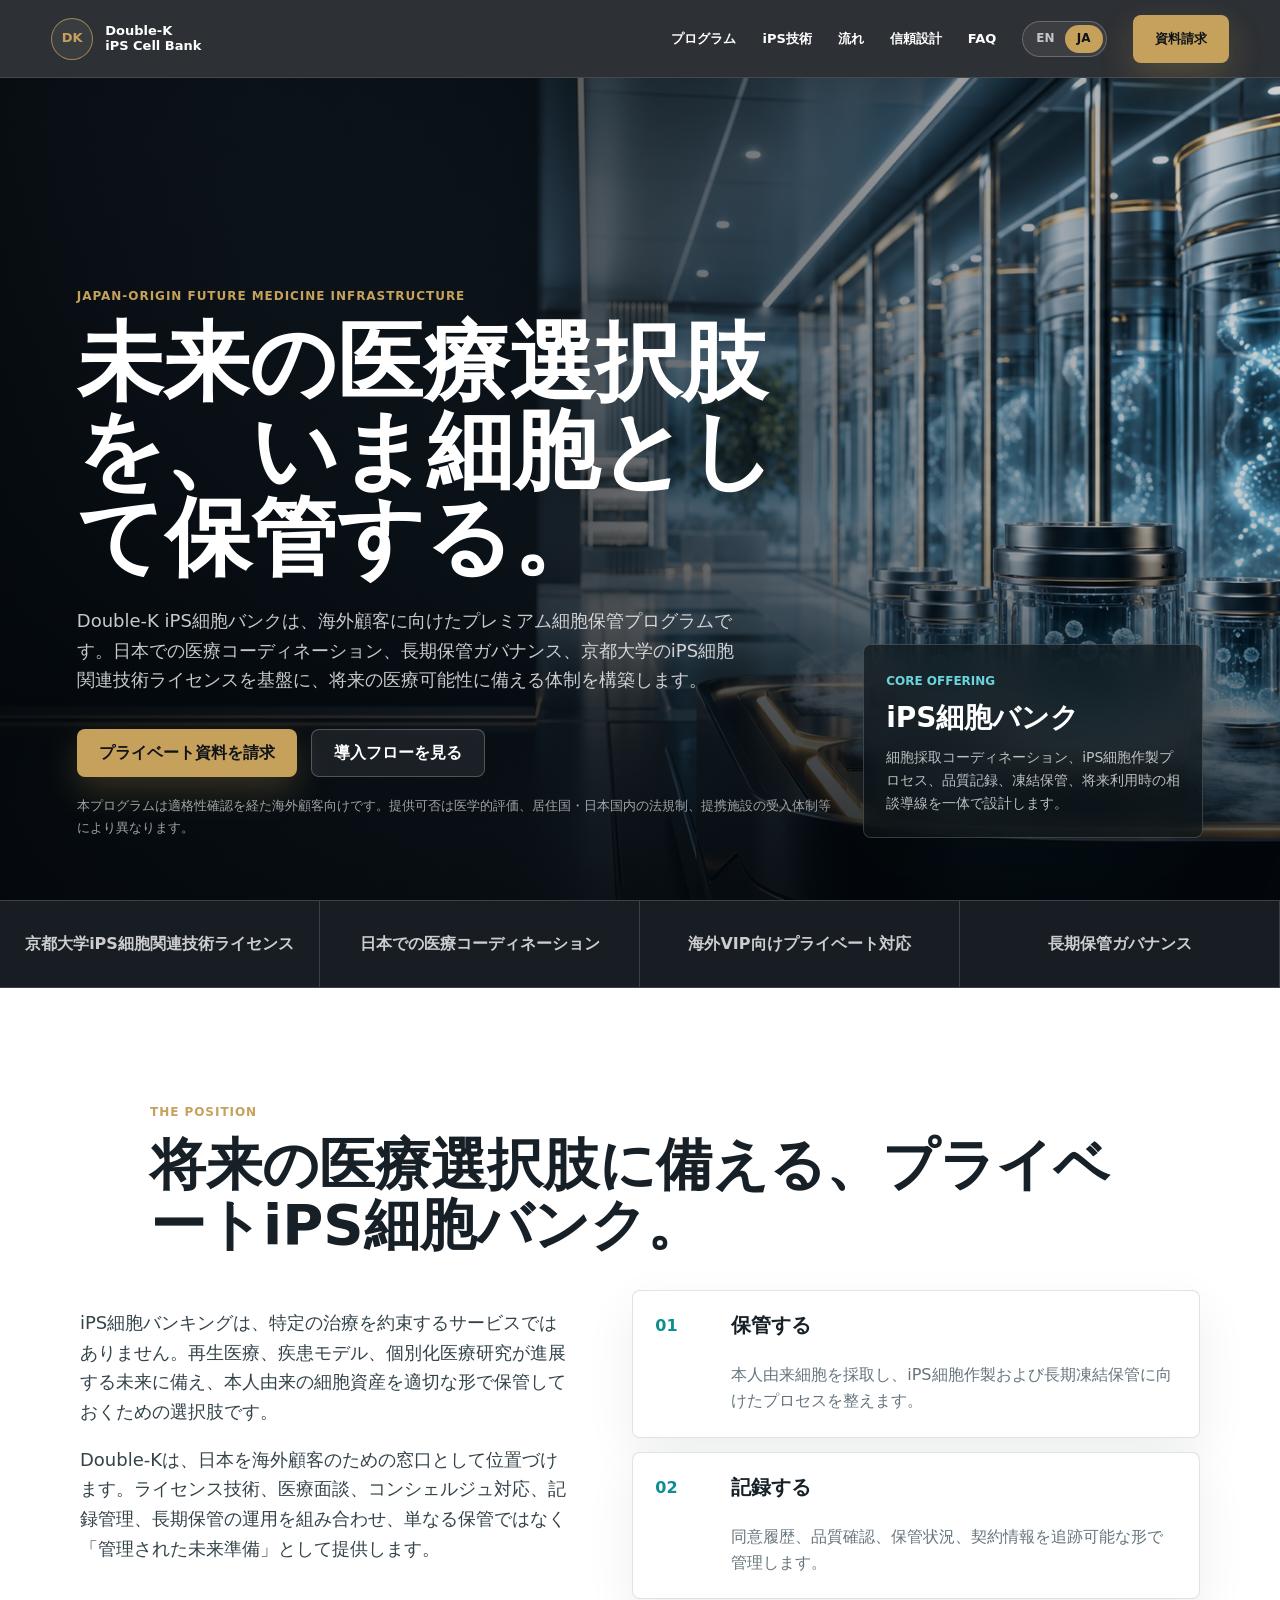
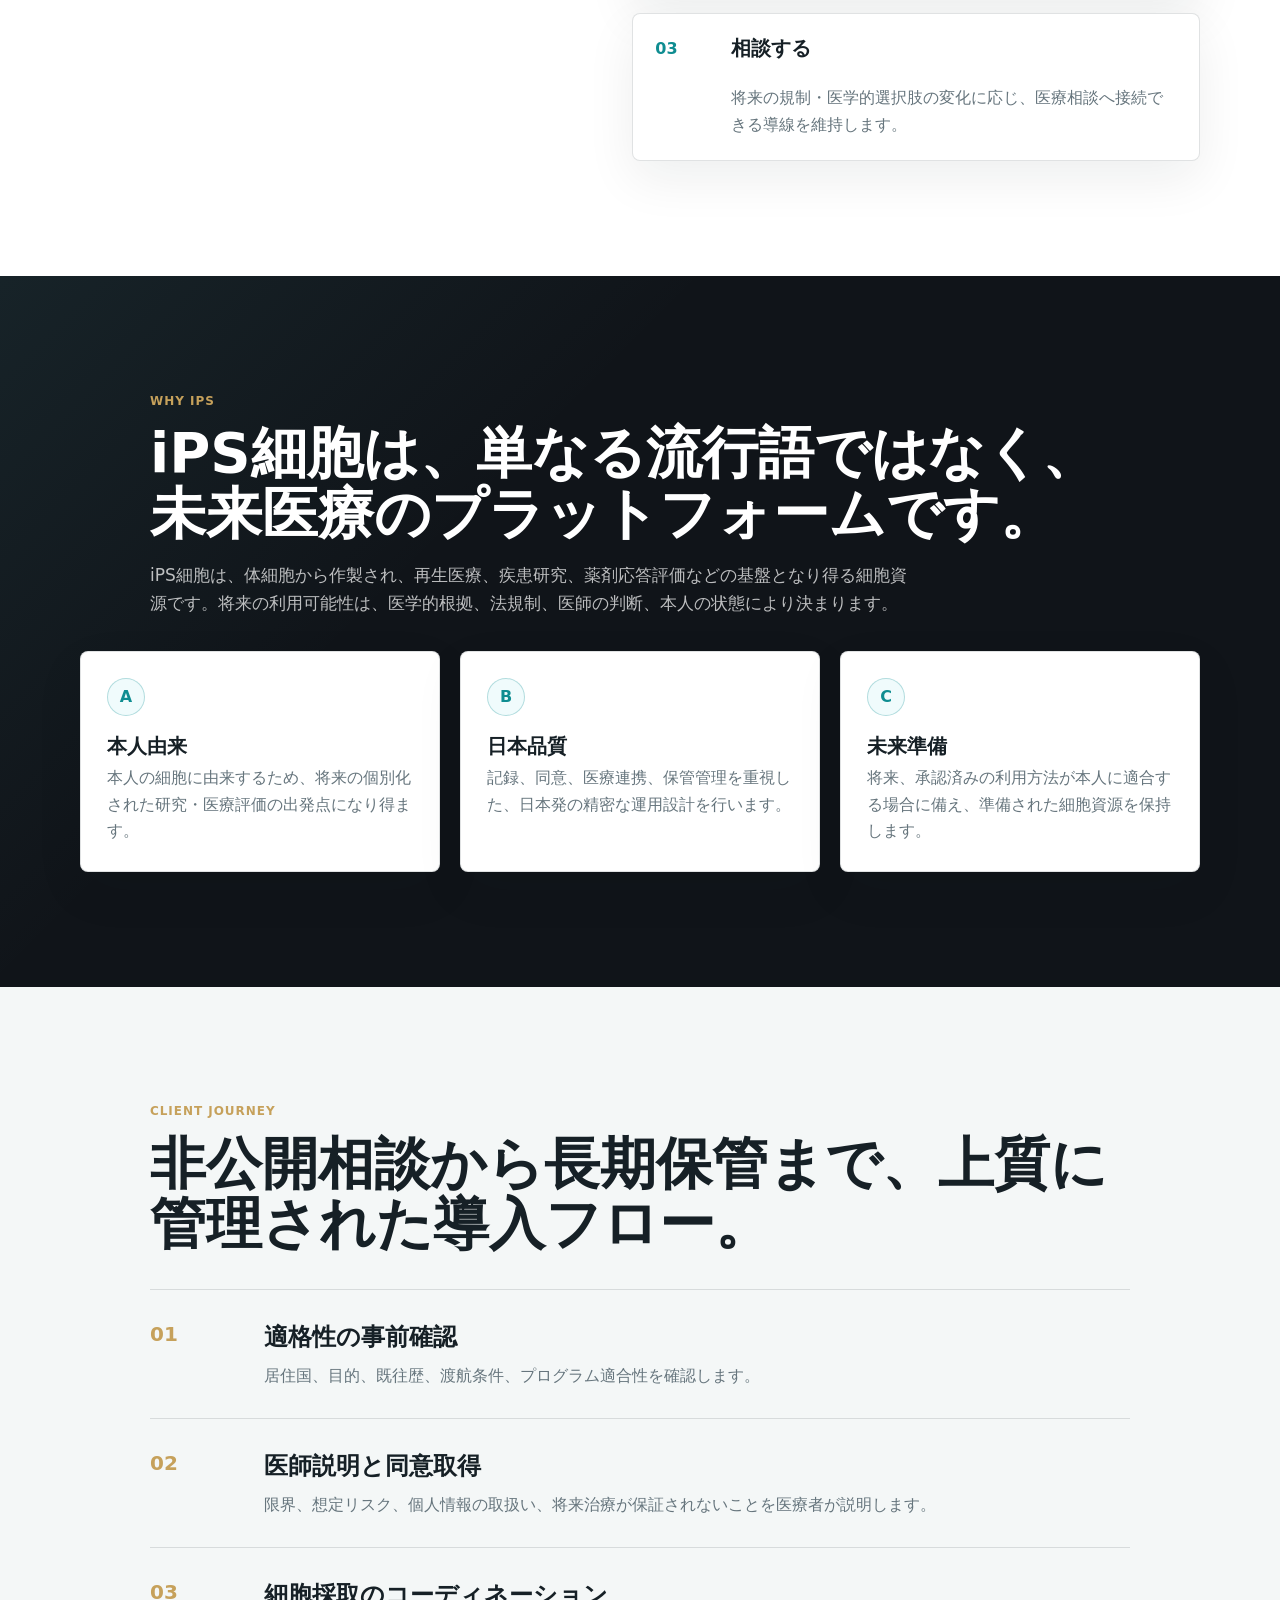
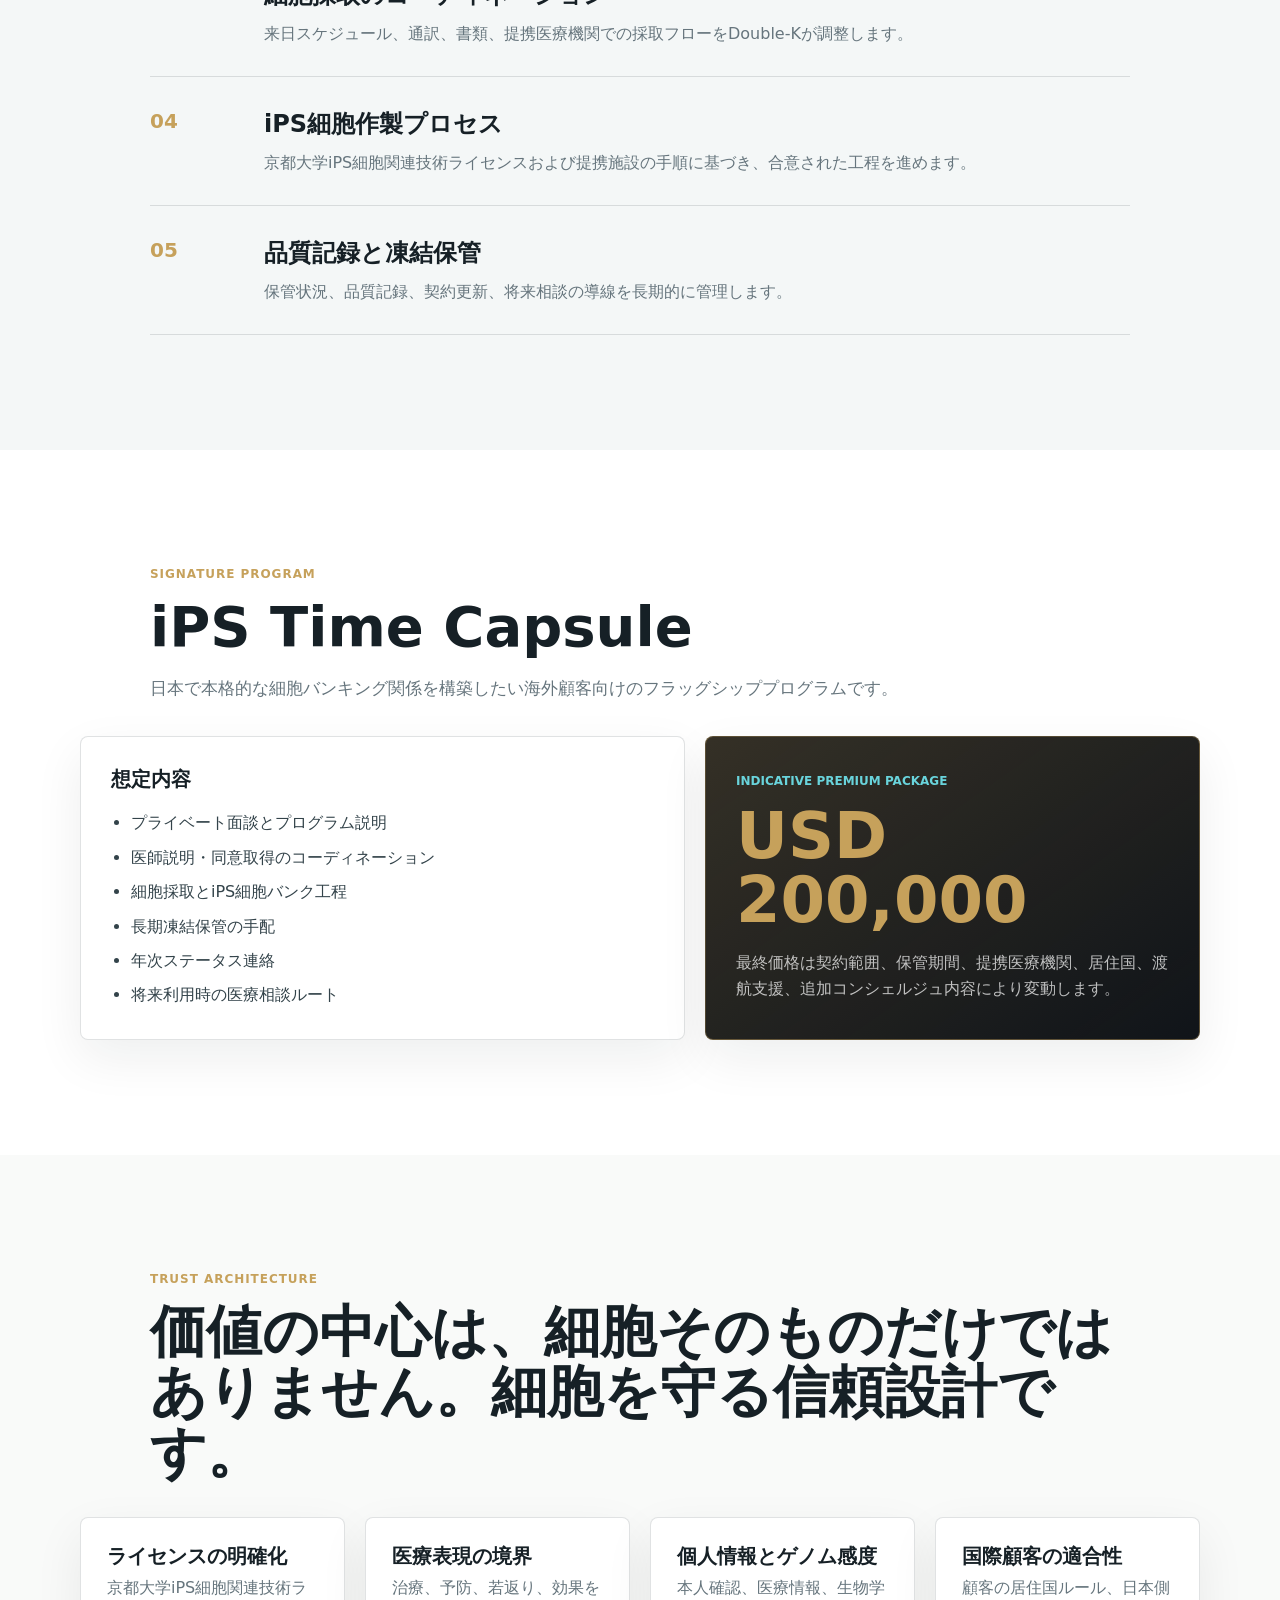
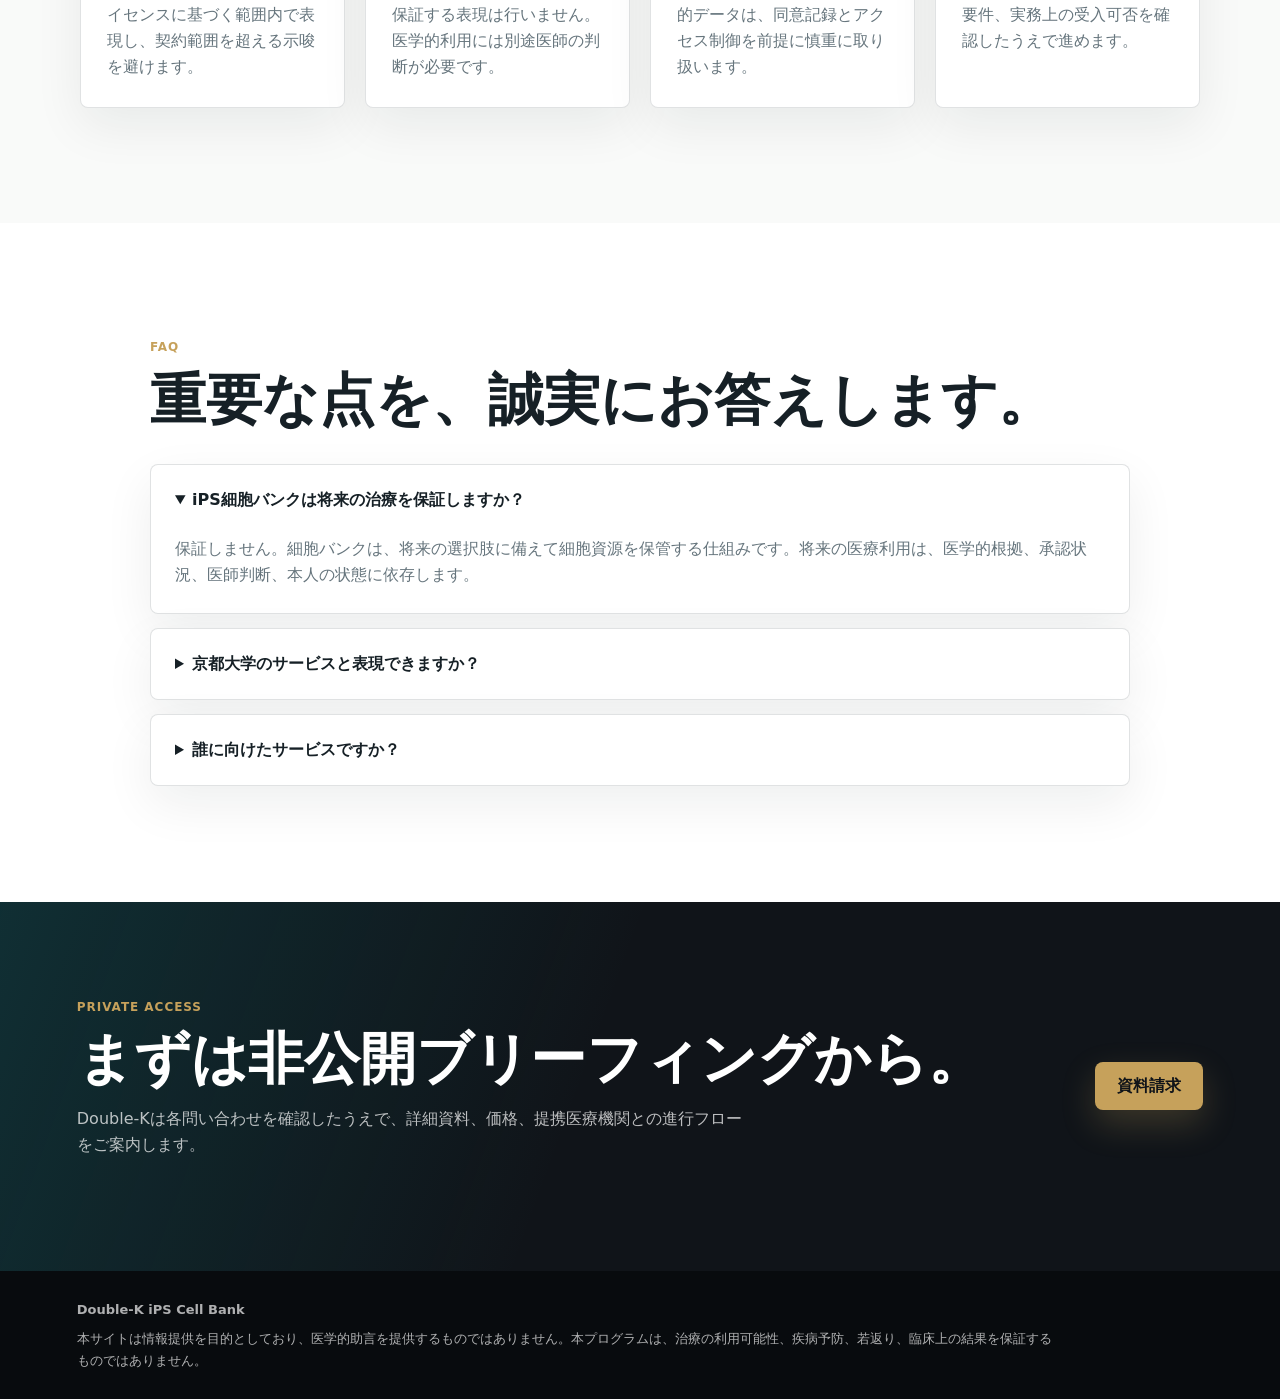
==== ja/index.html @ 8fcce0d9 "Initial Double-K iPS Cell Bank site" ====
<!doctype html>
<html lang="ja">
<head>
  <meta charset="utf-8">
  <meta name="viewport" content="width=device-width, initial-scale=1">
  <link rel="icon" type="image/svg+xml" href="../assets/favicon.svg">
  <title>Double-K iPS細胞バンク | 日本発のプライベート細胞保管</title>
  <meta name="description" content="Double-K iPS細胞バンクは、京都大学のiPS細胞関連技術ライセンスに基づき、海外顧客向けに日本での医療コーディネーションと長期保管ガバナンスを提供するプレミアム細胞バンキングプログラムです。">
  <meta property="og:site_name" content="Double-K iPS細胞バンク">
  <meta property="og:title" content="Double-K iPS細胞バンク | 日本発のプライベート細胞保管">
  <meta property="og:description" content="未来の医療選択肢に備える、プレミアムiPS細胞バンキングプログラム。">
  <meta property="og:type" content="website">
  <meta property="og:image" content="../assets/ips-cell-bank-hero.png">
  <meta name="twitter:card" content="summary_large_image">
  <link rel="stylesheet" href="../styles.css">
</head>
<body>
  <header class="site-header">
    <a class="brand" href="#top" aria-label="Double-K iPS細胞バンク ホーム">
      <span class="brand-mark">DK</span>
      <span>Double-K<br>iPS Cell Bank</span>
    </a>
    <button class="menu-button" type="button" aria-expanded="false" aria-controls="site-nav" aria-label="ナビゲーションを開く">
      <span></span><span></span><span></span>
    </button>
    <nav id="site-nav" class="site-nav">
      <a href="#program">プログラム</a>
      <a href="#science">iPS技術</a>
      <a href="#process">流れ</a>
      <a href="#governance">信頼設計</a>
      <a href="#faq">FAQ</a>
      <span class="lang-switch" aria-label="言語切り替え">
        <a href="../">EN</a>
        <a class="is-active" href="./" aria-current="page">JA</a>
      </span>
      <a class="nav-cta" href="#contact">資料請求</a>
    </nav>
  </header>

  <main id="top">
    <section class="hero">
      <img class="hero-bg" src="../assets/ips-cell-bank-hero.png" alt="先端的な細胞保管施設のイメージ">
      <div class="hero-shade"></div>
      <div class="hero-copy">
        <p class="eyebrow">Japan-Origin Future Medicine Infrastructure</p>
        <h1>未来の医療選択肢を、いま細胞として保管する。</h1>
        <p class="lead">Double-K iPS細胞バンクは、海外顧客に向けたプレミアム細胞保管プログラムです。日本での医療コーディネーション、長期保管ガバナンス、京都大学のiPS細胞関連技術ライセンスを基盤に、将来の医療可能性に備える体制を構築します。</p>
        <div class="hero-actions">
          <a class="button primary" href="#contact">プライベート資料を請求</a>
          <a class="button secondary" href="#process">導入フローを見る</a>
        </div>
        <p class="hero-note">本プログラムは適格性確認を経た海外顧客向けです。提供可否は医学的評価、居住国・日本国内の法規制、提携施設の受入体制等により異なります。</p>
      </div>
      <div class="hero-panel" aria-label="プログラム概要">
        <span class="panel-kicker">Core Offering</span>
        <strong>iPS細胞バンク</strong>
        <p>細胞採取コーディネーション、iPS細胞作製プロセス、品質記録、凍結保管、将来利用時の相談導線を一体で設計します。</p>
      </div>
    </section>

    <section class="proof-band">
      <p>京都大学iPS細胞関連技術ライセンス</p>
      <p>日本での医療コーディネーション</p>
      <p>海外VIP向けプライベート対応</p>
      <p>長期保管ガバナンス</p>
    </section>

    <section id="program" class="section split-section">
      <div class="section-heading">
        <p class="eyebrow">The Position</p>
        <h2>将来の医療選択肢に備える、プライベートiPS細胞バンク。</h2>
      </div>
      <div class="split-grid">
        <div>
          <p>iPS細胞バンキングは、特定の治療を約束するサービスではありません。再生医療、疾患モデル、個別化医療研究が進展する未来に備え、本人由来の細胞資産を適切な形で保管しておくための選択肢です。</p>
          <p>Double-Kは、日本を海外顧客のための窓口として位置づけます。ライセンス技術、医療面談、コンシェルジュ対応、記録管理、長期保管の運用を組み合わせ、単なる保管ではなく「管理された未来準備」として提供します。</p>
        </div>
        <div class="signal-list">
          <article><span>01</span><h3>保管する</h3><p>本人由来細胞を採取し、iPS細胞作製および長期凍結保管に向けたプロセスを整えます。</p></article>
          <article><span>02</span><h3>記録する</h3><p>同意履歴、品質確認、保管状況、契約情報を追跡可能な形で管理します。</p></article>
          <article><span>03</span><h3>相談する</h3><p>将来の規制・医学的選択肢の変化に応じ、医療相談へ接続できる導線を維持します。</p></article>
        </div>
      </div>
    </section>

    <section id="science" class="section dark-section">
      <div class="section-heading">
        <p class="eyebrow">Why iPS</p>
        <h2>iPS細胞は、単なる流行語ではなく、未来医療のプラットフォームです。</h2>
        <p>iPS細胞は、体細胞から作製され、再生医療、疾患研究、薬剤応答評価などの基盤となり得る細胞資源です。将来の利用可能性は、医学的根拠、法規制、医師の判断、本人の状態により決まります。</p>
      </div>
      <div class="feature-grid">
        <article><span class="icon">A</span><h3>本人由来</h3><p>本人の細胞に由来するため、将来の個別化された研究・医療評価の出発点になり得ます。</p></article>
        <article><span class="icon">B</span><h3>日本品質</h3><p>記録、同意、医療連携、保管管理を重視した、日本発の精密な運用設計を行います。</p></article>
        <article><span class="icon">C</span><h3>未来準備</h3><p>将来、承認済みの利用方法が本人に適合する場合に備え、準備された細胞資源を保持します。</p></article>
      </div>
    </section>

    <section id="process" class="section process-section">
      <div class="section-heading">
        <p class="eyebrow">Client Journey</p>
        <h2>非公開相談から長期保管まで、上質に管理された導入フロー。</h2>
      </div>
      <ol class="process-list">
        <li><span>01</span><div><h3>適格性の事前確認</h3><p>居住国、目的、既往歴、渡航条件、プログラム適合性を確認します。</p></div></li>
        <li><span>02</span><div><h3>医師説明と同意取得</h3><p>限界、想定リスク、個人情報の取扱い、将来治療が保証されないことを医療者が説明します。</p></div></li>
        <li><span>03</span><div><h3>細胞採取のコーディネーション</h3><p>来日スケジュール、通訳、書類、提携医療機関での採取フローをDouble-Kが調整します。</p></div></li>
        <li><span>04</span><div><h3>iPS細胞作製プロセス</h3><p>京都大学iPS細胞関連技術ライセンスおよび提携施設の手順に基づき、合意された工程を進めます。</p></div></li>
        <li><span>05</span><div><h3>品質記録と凍結保管</h3><p>保管状況、品質記録、契約更新、将来相談の導線を長期的に管理します。</p></div></li>
      </ol>
    </section>

    <section class="section package-section">
      <div class="section-heading">
        <p class="eyebrow">Signature Program</p>
        <h2>iPS Time Capsule</h2>
        <p>日本で本格的な細胞バンキング関係を構築したい海外顧客向けのフラッグシッププログラムです。</p>
      </div>
      <div class="package-grid">
        <article>
          <h3>想定内容</h3>
          <ul>
            <li>プライベート面談とプログラム説明</li>
            <li>医師説明・同意取得のコーディネーション</li>
            <li>細胞採取とiPS細胞バンク工程</li>
            <li>長期凍結保管の手配</li>
            <li>年次ステータス連絡</li>
            <li>将来利用時の医療相談ルート</li>
          </ul>
        </article>
        <article class="price-card">
          <span>Indicative Premium Package</span>
          <strong>USD 200,000</strong>
          <p>最終価格は契約範囲、保管期間、提携医療機関、居住国、渡航支援、追加コンシェルジュ内容により変動します。</p>
        </article>
      </div>
    </section>

    <section id="governance" class="section governance-section">
      <div class="section-heading">
        <p class="eyebrow">Trust Architecture</p>
        <h2>価値の中心は、細胞そのものだけではありません。細胞を守る信頼設計です。</h2>
      </div>
      <div class="governance-grid">
        <article><h3>ライセンスの明確化</h3><p>京都大学iPS細胞関連技術ライセンスに基づく範囲内で表現し、契約範囲を超える示唆を避けます。</p></article>
        <article><h3>医療表現の境界</h3><p>治療、予防、若返り、効果を保証する表現は行いません。医学的利用には別途医師の判断が必要です。</p></article>
        <article><h3>個人情報とゲノム感度</h3><p>本人確認、医療情報、生物学的データは、同意記録とアクセス制御を前提に慎重に取り扱います。</p></article>
        <article><h3>国際顧客の適合性</h3><p>顧客の居住国ルール、日本側要件、実務上の受入可否を確認したうえで進めます。</p></article>
      </div>
    </section>

    <section id="faq" class="section faq-section">
      <div class="section-heading">
        <p class="eyebrow">FAQ</p>
        <h2>重要な点を、誠実にお答えします。</h2>
      </div>
      <div class="faq-list">
        <details open><summary>iPS細胞バンクは将来の治療を保証しますか？</summary><p>保証しません。細胞バンクは、将来の選択肢に備えて細胞資源を保管する仕組みです。将来の医療利用は、医学的根拠、承認状況、医師判断、本人の状態に依存します。</p></details>
        <details><summary>京都大学のサービスと表現できますか？</summary><p>いいえ。適切な表現は、京都大学iPS細胞関連技術ライセンスに基づくプログラム、という範囲です。別途許諾がない限り、京都大学による推奨や運営と誤認される表現は避けます。</p></details>
        <details><summary>誰に向けたサービスですか？</summary><p>将来の医療選択肢に備え、日本で長期的に管理された細胞バンク関係を構築したい海外顧客向けです。治療保証ではなく、準備と保管のサービスであることを理解いただける方を対象とします。</p></details>
      </div>
    </section>

    <section id="contact" class="cta-section">
      <div>
        <p class="eyebrow">Private Access</p>
        <h2>まずは非公開ブリーフィングから。</h2>
        <p>Double-Kは各問い合わせを確認したうえで、詳細資料、価格、提携医療機関との進行フローをご案内します。</p>
      </div>
      <a class="button primary" href="mailto:info@example.com?subject=Double-K%20iPS%E7%B4%B0%E8%83%9E%E3%83%90%E3%83%B3%E3%82%AF%20%E8%B3%87%E6%96%99%E8%AB%8B%E6%B1%82">資料請求</a>
    </section>
  </main>

  <footer class="site-footer">
    <p><strong>Double-K iPS Cell Bank</strong></p>
    <p>本サイトは情報提供を目的としており、医学的助言を提供するものではありません。本プログラムは、治療の利用可能性、疾病予防、若返り、臨床上の結果を保証するものではありません。</p>
  </footer>

  <script src="../script.js"></script>
</body>
</html>
---- styles.css ----
:root {
  --graphite: #101419;
  --graphite-2: #171d23;
  --ink: #162026;
  --muted: #66757d;
  --mist: #f4f7f7;
  --white: #ffffff;
  --cyan: #69d4dc;
  --teal: #0f8d91;
  --gold: #c6a15b;
  --line: rgba(20, 32, 38, .13);
  --dark-line: rgba(255, 255, 255, .16);
  --shadow: 0 28px 80px rgba(3, 12, 18, .22);
}

* { box-sizing: border-box; }

html {
  scroll-behavior: smooth;
  scroll-padding-top: 88px;
}

body {
  margin: 0;
  color: var(--ink);
  background: var(--white);
  font-family: Inter, ui-sans-serif, system-ui, -apple-system, BlinkMacSystemFont, "Segoe UI", sans-serif;
  line-height: 1.65;
}

a {
  color: inherit;
  text-decoration: none;
}

img {
  display: block;
  max-width: 100%;
}

.site-header {
  position: sticky;
  top: 0;
  z-index: 20;
  display: flex;
  align-items: center;
  justify-content: space-between;
  min-height: 78px;
  padding: 14px clamp(18px, 4vw, 58px);
  color: var(--white);
  background: rgba(16, 20, 25, .88);
  border-bottom: 1px solid rgba(255, 255, 255, .12);
  backdrop-filter: blur(18px);
}

.brand {
  display: inline-flex;
  align-items: center;
  gap: 12px;
  font-size: 13px;
  font-weight: 800;
  line-height: 1.1;
}

.brand-mark {
  display: grid;
  place-items: center;
  width: 42px;
  height: 42px;
  border: 1px solid rgba(198, 161, 91, .75);
  border-radius: 50%;
  color: var(--gold);
  background: rgba(255, 255, 255, .06);
  font-size: 13px;
}

.site-nav {
  display: flex;
  align-items: center;
  gap: 26px;
  font-size: 13px;
  font-weight: 700;
}

.lang-switch {
  display: inline-grid;
  grid-template-columns: repeat(2, 1fr);
  min-width: 78px;
  padding: 3px;
  border: 1px solid rgba(255, 255, 255, .22);
  border-radius: 999px;
  background: rgba(255, 255, 255, .07);
}

.lang-switch a {
  display: grid;
  place-items: center;
  min-height: 28px;
  padding: 0 10px;
  border-radius: 999px;
  color: rgba(255, 255, 255, .7);
  font-size: 12px;
  font-weight: 900;
}

.lang-switch a.is-active {
  color: var(--graphite);
  background: var(--gold);
}

.nav-cta,
.button {
  display: inline-flex;
  align-items: center;
  justify-content: center;
  min-height: 48px;
  padding: 0 22px;
  border-radius: 8px;
  font-weight: 800;
  white-space: nowrap;
}

.nav-cta,
.button.primary {
  color: var(--graphite);
  background: var(--gold);
  box-shadow: 0 14px 34px rgba(198, 161, 91, .24);
}

.button.secondary {
  color: var(--white);
  background: rgba(255, 255, 255, .08);
  border: 1px solid rgba(255, 255, 255, .24);
}

.menu-button {
  display: none;
  width: 44px;
  height: 44px;
  padding: 10px;
  border: 0;
  background: transparent;
}

.menu-button span {
  display: block;
  height: 2px;
  margin: 6px 0;
  background: var(--white);
}

.hero {
  position: relative;
  min-height: calc(100vh - 78px);
  overflow: hidden;
  display: grid;
  align-items: end;
  padding: clamp(80px, 11vw, 132px) clamp(20px, 6vw, 88px) clamp(32px, 5vw, 62px);
  color: var(--white);
  background: var(--graphite);
}

.hero-bg,
.hero-shade {
  position: absolute;
  inset: 0;
}

.hero-bg {
  width: 100%;
  height: 100%;
  object-fit: cover;
}

.hero-shade {
  background:
    linear-gradient(90deg, rgba(4, 8, 12, .92) 0%, rgba(4, 8, 12, .68) 42%, rgba(4, 8, 12, .18) 100%),
    linear-gradient(0deg, rgba(4, 8, 12, .74), transparent 48%);
}

.hero-copy {
  position: relative;
  z-index: 1;
  max-width: 780px;
}

.eyebrow {
  margin: 0 0 12px;
  color: var(--gold);
  font-size: 12px;
  font-weight: 900;
  letter-spacing: .08em;
  text-transform: uppercase;
}

.hero h1 {
  margin: 0;
  max-width: 820px;
  font-size: clamp(44px, 7vw, 86px);
  line-height: 1.02;
}

.lead {
  max-width: 660px;
  margin: 24px 0 0;
  color: rgba(255, 255, 255, .78);
  font-size: 18px;
}

.hero-actions {
  display: flex;
  flex-wrap: wrap;
  gap: 14px;
  margin-top: 34px;
}

.hero-note {
  max-width: 760px;
  margin: 18px 0 0;
  color: rgba(255, 255, 255, .62);
  font-size: 13px;
}

.hero-panel {
  position: absolute;
  right: clamp(20px, 6vw, 88px);
  bottom: clamp(28px, 5vw, 62px);
  z-index: 2;
  width: min(340px, calc(100vw - 40px));
  padding: 22px;
  border: 1px solid rgba(255, 255, 255, .18);
  border-radius: 8px;
  background: rgba(10, 18, 23, .68);
  box-shadow: var(--shadow);
  backdrop-filter: blur(18px);
}

.panel-kicker {
  color: var(--cyan);
  font-size: 12px;
  font-weight: 900;
  text-transform: uppercase;
}

.hero-panel strong {
  display: block;
  margin-top: 8px;
  font-size: 28px;
  line-height: 1.15;
}

.hero-panel p {
  margin: 12px 0 0;
  color: rgba(255, 255, 255, .72);
  font-size: 14px;
}

.proof-band {
  display: grid;
  grid-template-columns: repeat(4, 1fr);
  color: var(--white);
  background: var(--graphite-2);
  border-top: 1px solid var(--dark-line);
  border-bottom: 1px solid var(--dark-line);
}

.proof-band p {
  margin: 0;
  min-height: 86px;
  display: grid;
  place-items: center;
  padding: 18px;
  border-right: 1px solid var(--dark-line);
  color: rgba(255, 255, 255, .78);
  text-align: center;
  font-weight: 800;
}

.section {
  padding: clamp(70px, 9vw, 120px) clamp(20px, 6vw, 88px);
}

.section-heading {
  max-width: 980px;
  margin: 0 auto 34px;
}

.section-heading h2,
.cta-section h2 {
  margin: 0;
  font-size: clamp(30px, 4.6vw, 56px);
  line-height: 1.08;
}

.section-heading p:not(.eyebrow) {
  max-width: 760px;
  color: var(--muted);
  font-size: 17px;
}

.split-grid {
  display: grid;
  grid-template-columns: minmax(0, .86fr) minmax(360px, 1fr);
  gap: clamp(28px, 5vw, 72px);
  max-width: 1120px;
  margin: 0 auto;
  align-items: start;
}

.split-grid > div:first-child {
  color: #34434a;
  font-size: 18px;
}

.signal-list {
  display: grid;
  gap: 14px;
}

.signal-list article,
.feature-grid article,
.package-grid article,
.governance-grid article,
.faq-list details {
  border: 1px solid var(--line);
  border-radius: 8px;
  background: var(--white);
  box-shadow: 0 18px 50px rgba(8, 24, 32, .07);
}

.signal-list article {
  display: grid;
  grid-template-columns: 58px 1fr;
  gap: 18px;
  padding: 22px;
}

.signal-list span,
.feature-grid .icon {
  color: var(--teal);
  font-weight: 900;
}

.signal-list h3,
.feature-grid h3,
.package-grid h3,
.governance-grid h3 {
  margin: 0 0 6px;
  font-size: 20px;
  line-height: 1.25;
}

.signal-list p,
.feature-grid p,
.package-grid p,
.governance-grid p,
.faq-list p {
  margin: 0;
  color: var(--muted);
}

.signal-list p { grid-column: 2; }

.dark-section {
  color: var(--white);
  background:
    linear-gradient(135deg, rgba(105, 212, 220, .08), transparent 36%),
    var(--graphite);
}

.dark-section .section-heading p:not(.eyebrow) {
  color: rgba(255, 255, 255, .72);
}

.feature-grid,
.governance-grid {
  display: grid;
  grid-template-columns: repeat(3, 1fr);
  gap: 20px;
  max-width: 1120px;
  margin: 0 auto;
}

.feature-grid article {
  padding: 26px;
  color: var(--ink);
}

.feature-grid .icon {
  display: inline-grid;
  place-items: center;
  width: 38px;
  height: 38px;
  margin-bottom: 18px;
  border: 1px solid rgba(15, 141, 145, .28);
  border-radius: 50%;
  background: rgba(105, 212, 220, .1);
}

.process-section { background: var(--mist); }

.process-list {
  max-width: 980px;
  margin: 0 auto;
  padding: 0;
  list-style: none;
  border-top: 1px solid var(--line);
}

.process-list li {
  display: grid;
  grid-template-columns: 90px 1fr;
  gap: 24px;
  padding: 28px 0;
  border-bottom: 1px solid var(--line);
}

.process-list span {
  color: var(--gold);
  font-weight: 900;
  font-size: 20px;
}

.process-list h3 {
  margin: 0 0 6px;
  font-size: 24px;
}

.process-list p {
  margin: 0;
  color: var(--muted);
}

.package-grid {
  display: grid;
  grid-template-columns: 1.1fr .9fr;
  gap: 20px;
  max-width: 1120px;
  margin: 0 auto;
}

.package-grid article { padding: 30px; }

.package-grid ul {
  margin: 18px 0 0;
  padding-left: 20px;
  color: #33434a;
}

.package-grid li + li { margin-top: 8px; }

.price-card {
  color: var(--white);
  background:
    linear-gradient(145deg, rgba(198, 161, 91, .2), transparent),
    var(--graphite) !important;
  border-color: rgba(198, 161, 91, .36) !important;
}

.price-card span {
  color: var(--cyan);
  font-size: 12px;
  font-weight: 900;
  text-transform: uppercase;
}

.price-card strong {
  display: block;
  margin: 10px 0 18px;
  color: var(--gold);
  font-size: clamp(42px, 5vw, 64px);
  line-height: 1;
}

.price-card p { color: rgba(255, 255, 255, .72); }

.governance-section { background: #f9faf9; }

.governance-grid {
  grid-template-columns: repeat(4, 1fr);
}

.governance-grid article { padding: 26px; }

.faq-list {
  max-width: 980px;
  margin: 0 auto;
  display: grid;
  gap: 14px;
}

.faq-list details { padding: 0; }

.faq-list summary {
  cursor: pointer;
  padding: 22px 24px;
  font-weight: 900;
}

.faq-list p { padding: 0 24px 24px; }

.cta-section {
  display: flex;
  align-items: center;
  justify-content: space-between;
  gap: 28px;
  padding: clamp(64px, 8vw, 96px) clamp(20px, 6vw, 88px);
  color: var(--white);
  background:
    linear-gradient(110deg, rgba(15, 141, 145, .22), transparent 46%),
    var(--graphite);
}

.cta-section p:not(.eyebrow) {
  max-width: 680px;
  color: rgba(255, 255, 255, .72);
}

.site-footer {
  padding: 28px clamp(20px, 6vw, 88px);
  color: rgba(255, 255, 255, .68);
  background: #080b0e;
  font-size: 13px;
}

.site-footer p {
  max-width: 980px;
  margin: 0;
}

.site-footer p + p { margin-top: 8px; }

@media (max-width: 980px) {
  .site-nav {
    position: fixed;
    inset: 78px 0 auto 0;
    display: none;
    flex-direction: column;
    align-items: stretch;
    gap: 0;
    padding: 14px 20px 24px;
    background: rgba(16, 20, 25, .98);
  }

  .site-nav.is-open { display: flex; }

  .site-nav a {
    padding: 14px 0;
    border-bottom: 1px solid rgba(255, 255, 255, .1);
  }

  .site-nav .lang-switch {
    width: 112px;
    margin: 14px 0;
  }

  .site-nav .lang-switch a {
    padding: 0 12px;
    border-bottom: 0;
  }

  .menu-button { display: block; }

  .hero {
    min-height: 840px;
    align-items: start;
  }

  .hero-panel {
    left: 20px;
    right: 20px;
    bottom: 28px;
  }

  .proof-band,
  .feature-grid,
  .governance-grid,
  .package-grid,
  .split-grid {
    grid-template-columns: 1fr;
  }

  .proof-band p {
    min-height: 64px;
    border-right: 0;
    border-bottom: 1px solid var(--dark-line);
  }

  .cta-section {
    align-items: flex-start;
    flex-direction: column;
  }
}

@media (max-width: 640px) {
  .brand { font-size: 12px; }

  .hero {
    min-height: 780px;
    padding-top: 66px;
  }

  .hero h1 { font-size: 42px; }

  .lead { font-size: 16px; }

  .hero-actions,
  .button {
    width: 100%;
  }

  .process-list li,
  .signal-list article {
    grid-template-columns: 1fr;
    gap: 8px;
  }

  .signal-list p { grid-column: auto; }

  .section {
    padding-left: 18px;
    padding-right: 18px;
  }
}
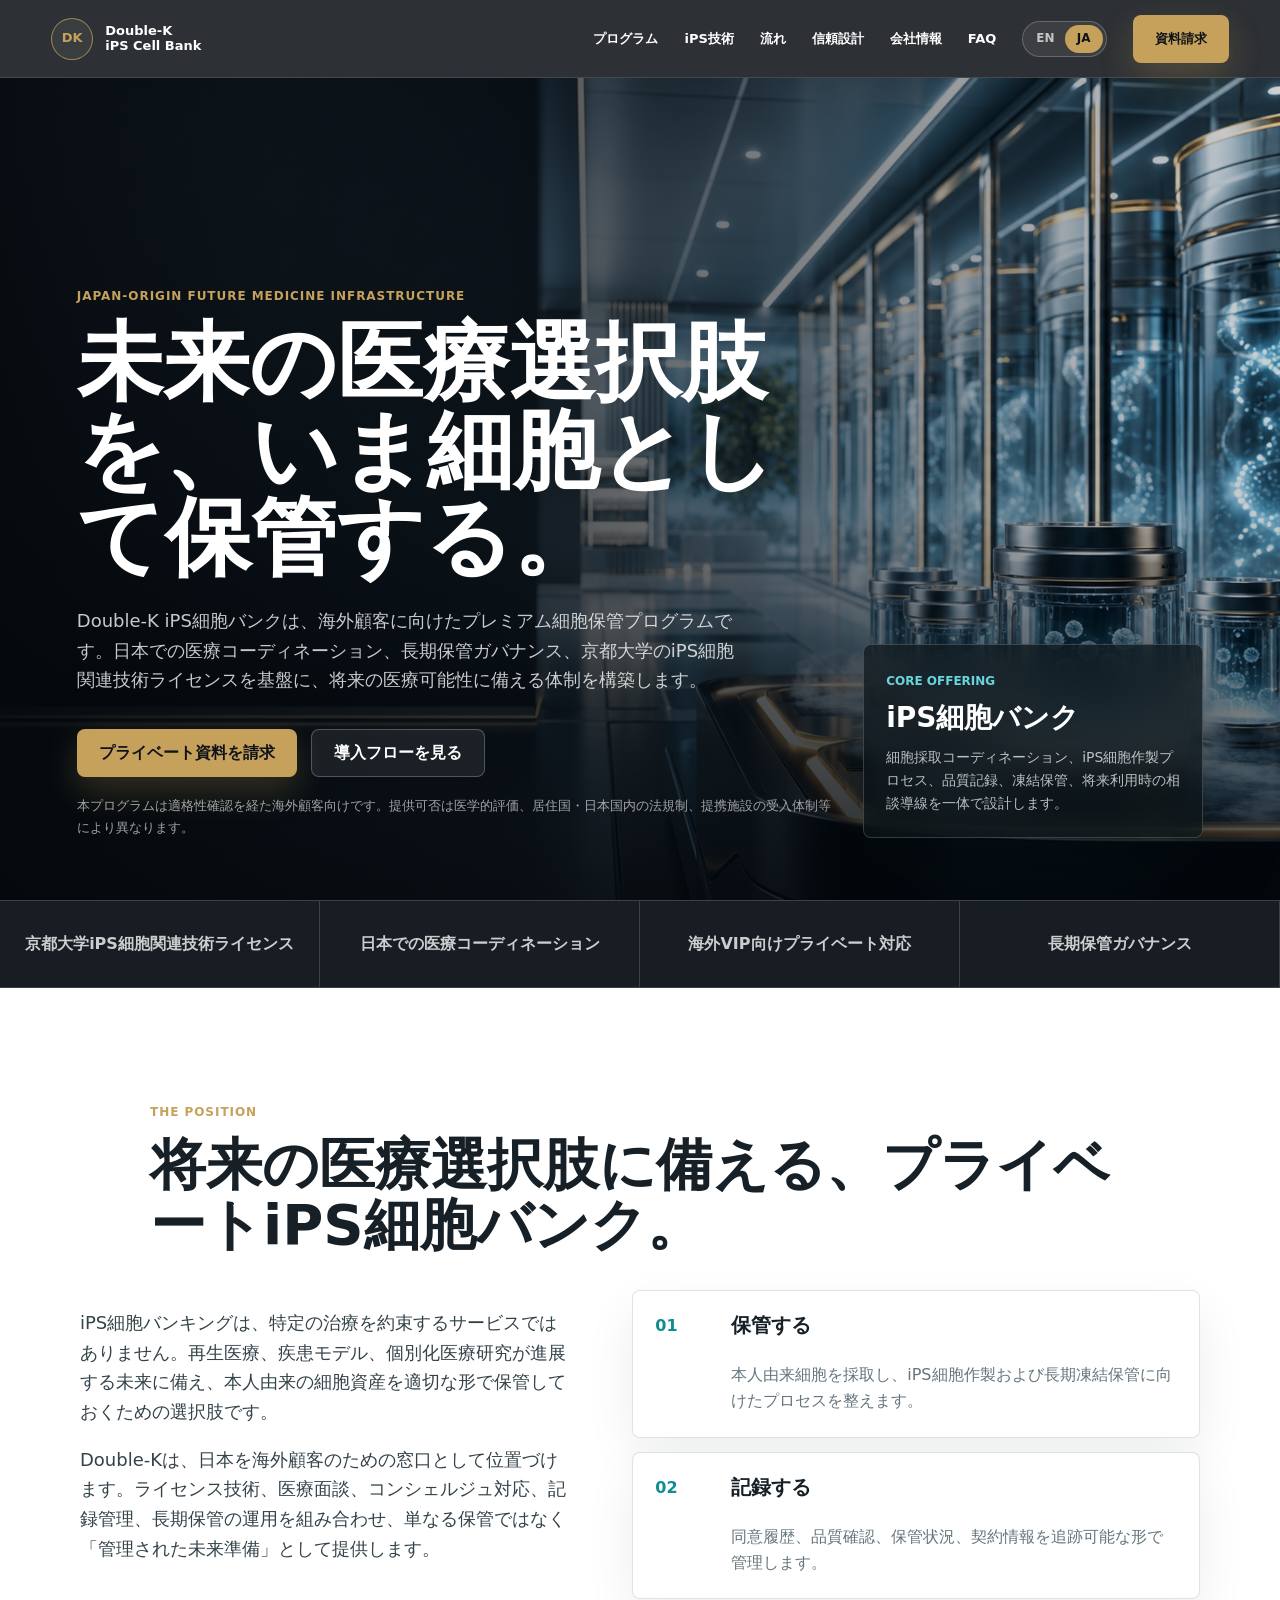
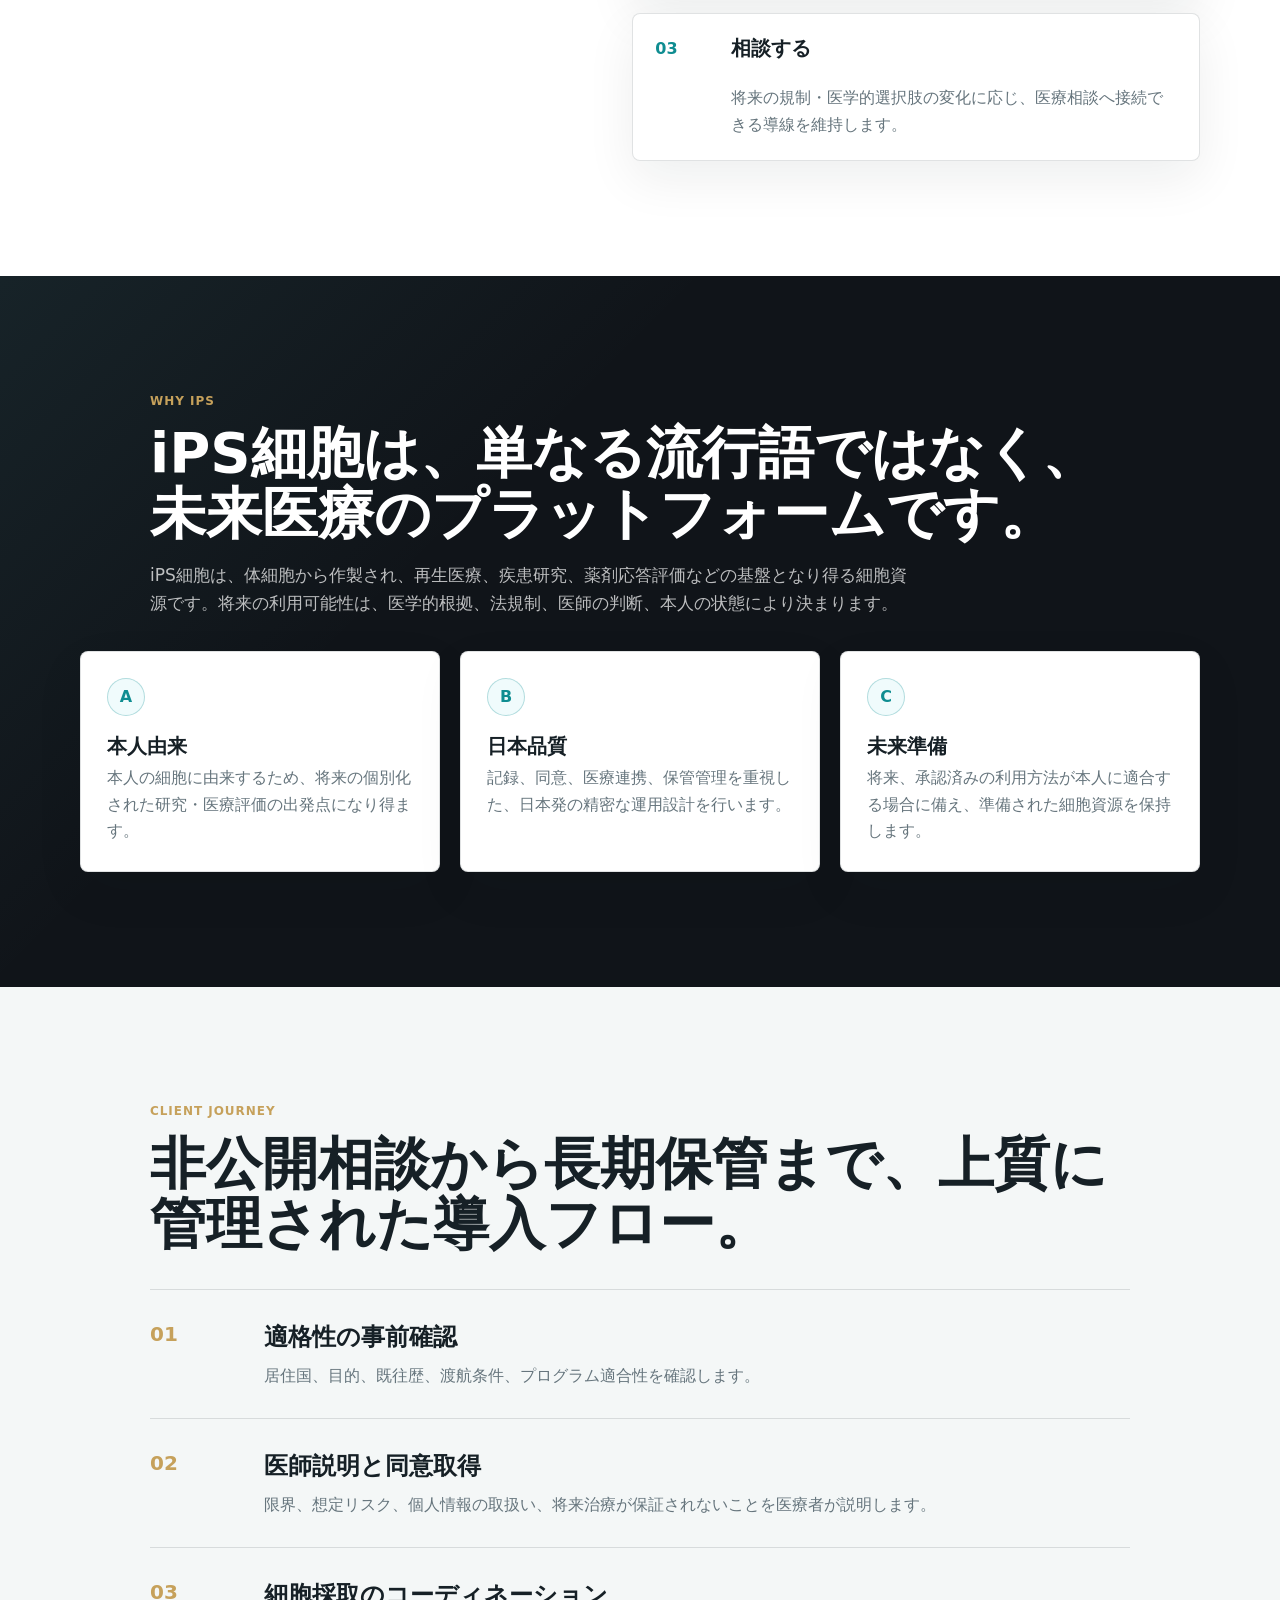
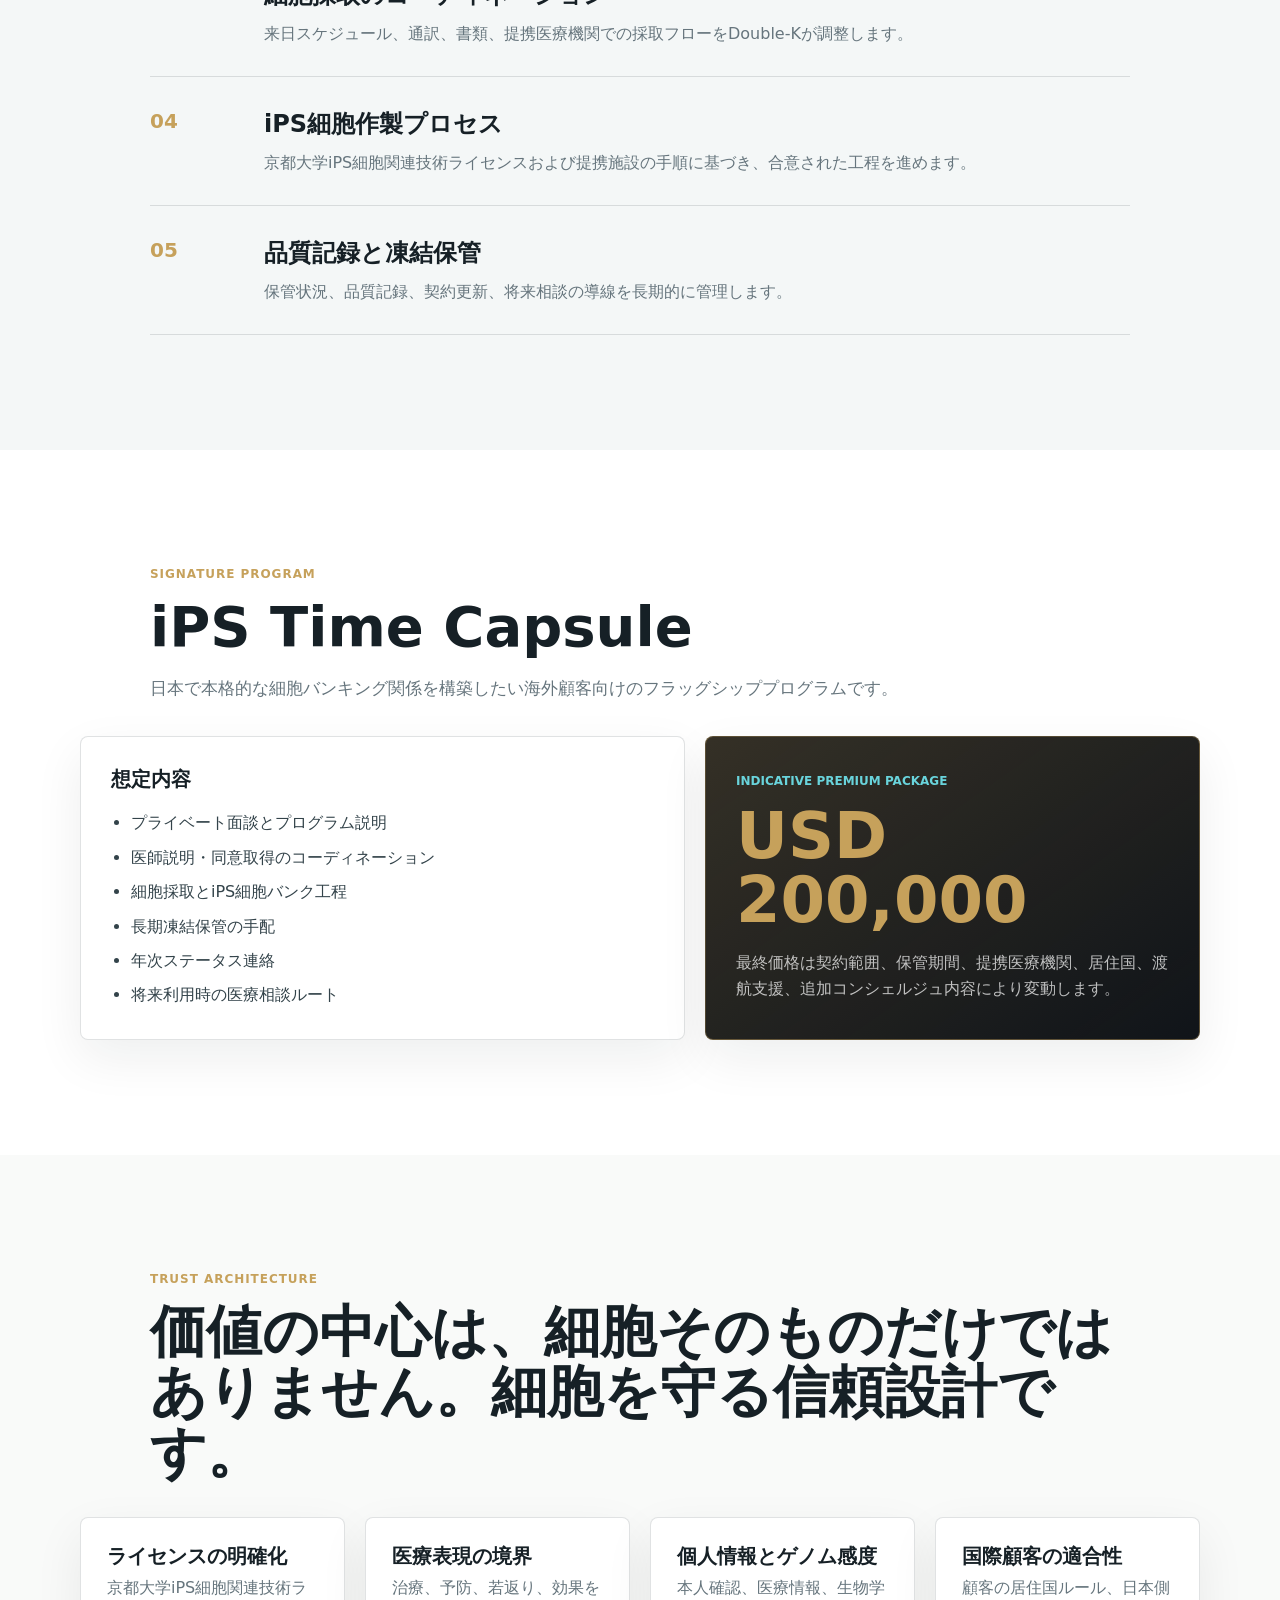
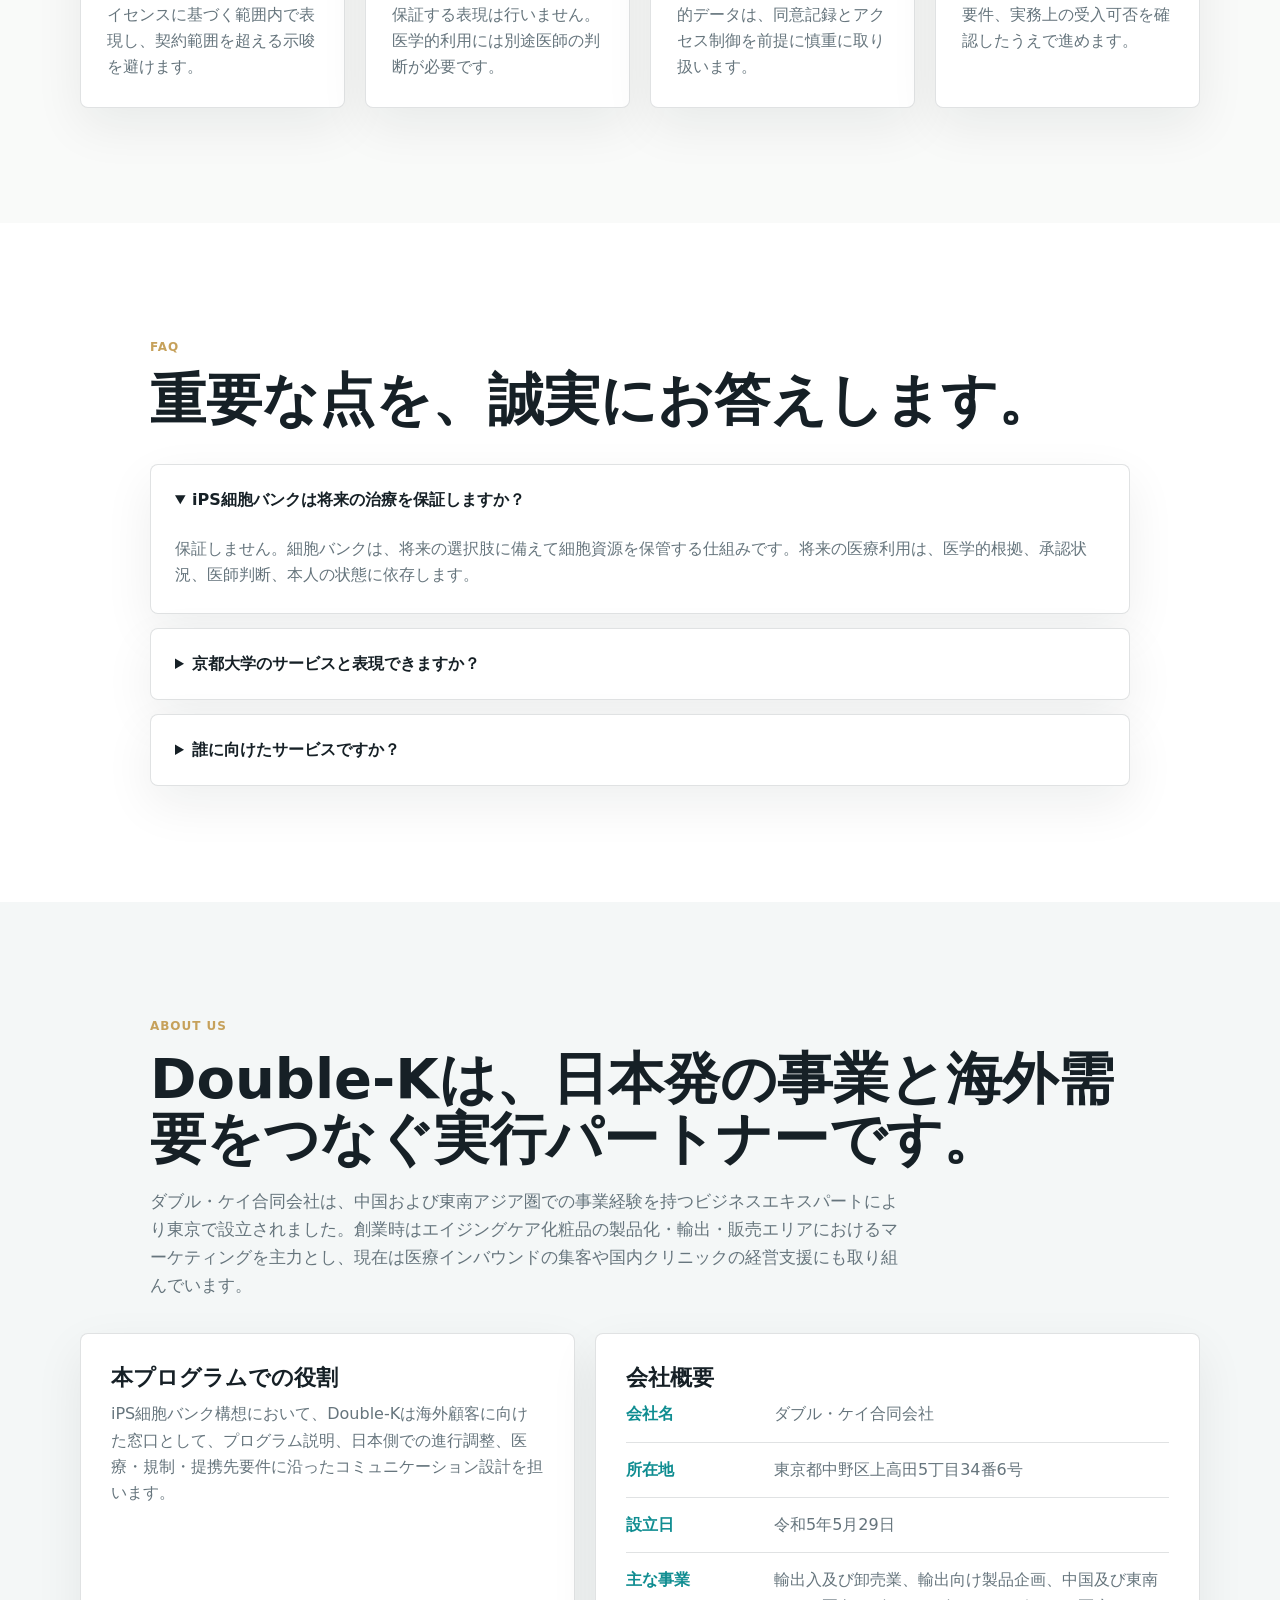
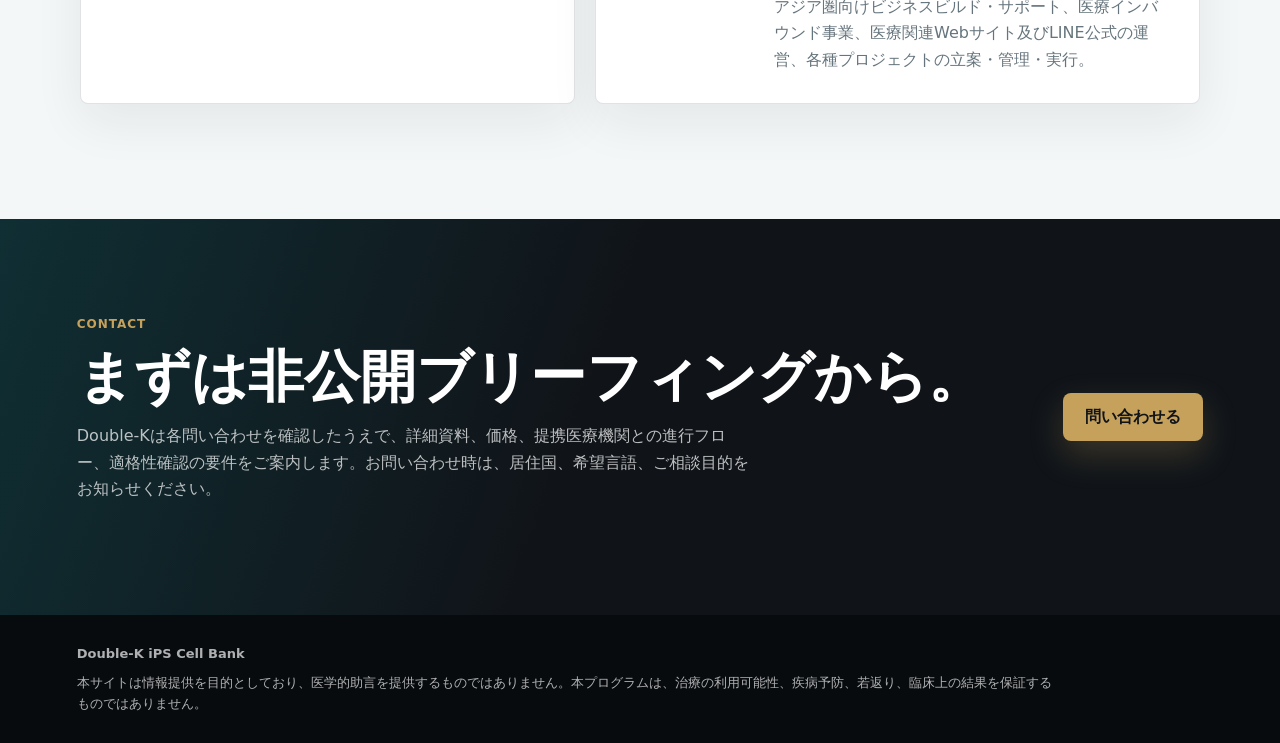
==== commit efc52d9d: "Add about and contact sections" ====
--- a/ja/index.html
+++ b/ja/index.html
@@ -28,6 +28,7 @@
       <a href="#science">iPS技術</a>
       <a href="#process">流れ</a>
       <a href="#governance">信頼設計</a>
+      <a href="#about">会社情報</a>
       <a href="#faq">FAQ</a>
       <span class="lang-switch" aria-label="言語切り替え">
         <a href="../">EN</a>
@@ -161,13 +162,36 @@
       </div>
     </section>
 
+    <section id="about" class="section about-section">
+      <div class="section-heading">
+        <p class="eyebrow">About Us</p>
+        <h2>Double-Kは、日本発の事業と海外需要をつなぐ実行パートナーです。</h2>
+        <p>ダブル・ケイ合同会社は、中国および東南アジア圏での事業経験を持つビジネスエキスパートにより東京で設立されました。創業時はエイジングケア化粧品の製品化・輸出・販売エリアにおけるマーケティングを主力とし、現在は医療インバウンドの集客や国内クリニックの経営支援にも取り組んでいます。</p>
+      </div>
+      <div class="about-grid">
+        <article>
+          <h3>本プログラムでの役割</h3>
+          <p>iPS細胞バンク構想において、Double-Kは海外顧客に向けた窓口として、プログラム説明、日本側での進行調整、医療・規制・提携先要件に沿ったコミュニケーション設計を担います。</p>
+        </article>
+        <article>
+          <h3>会社概要</h3>
+          <dl class="company-list">
+            <div><dt>会社名</dt><dd>ダブル・ケイ合同会社</dd></div>
+            <div><dt>所在地</dt><dd>東京都中野区上高田5丁目34番6号</dd></div>
+            <div><dt>設立日</dt><dd>令和5年5月29日</dd></div>
+            <div><dt>主な事業</dt><dd>輸出入及び卸売業、輸出向け製品企画、中国及び東南アジア圏向けビジネスビルド・サポート、医療インバウンド事業、医療関連Webサイト及びLINE公式の運営、各種プロジェクトの立案・管理・実行。</dd></div>
+          </dl>
+        </article>
+      </div>
+    </section>
+
     <section id="contact" class="cta-section">
       <div>
-        <p class="eyebrow">Private Access</p>
+        <p class="eyebrow">Contact</p>
         <h2>まずは非公開ブリーフィングから。</h2>
-        <p>Double-Kは各問い合わせを確認したうえで、詳細資料、価格、提携医療機関との進行フローをご案内します。</p>
-      </div>
-      <a class="button primary" href="mailto:info@example.com?subject=Double-K%20iPS%E7%B4%B0%E8%83%9E%E3%83%90%E3%83%B3%E3%82%AF%20%E8%B3%87%E6%96%99%E8%AB%8B%E6%B1%82">資料請求</a>
+        <p>Double-Kは各問い合わせを確認したうえで、詳細資料、価格、提携医療機関との進行フロー、適格性確認の要件をご案内します。お問い合わせ時は、居住国、希望言語、ご相談目的をお知らせください。</p>
+      </div>
+      <a class="button primary" href="mailto:info@double-k.co.jp?subject=Double-K%20iPS%E7%B4%B0%E8%83%9E%E3%83%90%E3%83%B3%E3%82%AF%20%E8%B3%87%E6%96%99%E8%AB%8B%E6%B1%82">問い合わせる</a>
     </section>
   </main>
 
--- a/styles.css
+++ b/styles.css
@@ -482,6 +482,68 @@
 
 .governance-grid article { padding: 26px; }
 
+.about-section {
+  background: var(--mist);
+}
+
+.about-grid {
+  display: grid;
+  grid-template-columns: .9fr 1.1fr;
+  gap: 20px;
+  max-width: 1120px;
+  margin: 0 auto;
+}
+
+.about-grid article {
+  padding: 30px;
+  border: 1px solid var(--line);
+  border-radius: 8px;
+  background: var(--white);
+  box-shadow: 0 18px 50px rgba(8, 24, 32, .07);
+}
+
+.about-grid h3 {
+  margin: 0 0 10px;
+  font-size: 22px;
+  line-height: 1.25;
+}
+
+.about-grid p {
+  margin: 0;
+  color: var(--muted);
+}
+
+.company-list {
+  margin: 0;
+}
+
+.company-list div {
+  display: grid;
+  grid-template-columns: 130px 1fr;
+  gap: 18px;
+  padding: 14px 0;
+  border-bottom: 1px solid var(--line);
+}
+
+.company-list div:first-child {
+  padding-top: 0;
+}
+
+.company-list div:last-child {
+  padding-bottom: 0;
+  border-bottom: 0;
+}
+
+.company-list dt {
+  color: var(--teal);
+  font-weight: 900;
+}
+
+.company-list dd {
+  margin: 0;
+  color: var(--muted);
+}
+
 .faq-list {
   max-width: 980px;
   margin: 0 auto;
@@ -575,6 +637,7 @@
   .proof-band,
   .feature-grid,
   .governance-grid,
+  .about-grid,
   .package-grid,
   .split-grid {
     grid-template-columns: 1fr;
@@ -610,7 +673,8 @@
   }
 
   .process-list li,
-  .signal-list article {
+  .signal-list article,
+  .company-list div {
     grid-template-columns: 1fr;
     gap: 8px;
   }
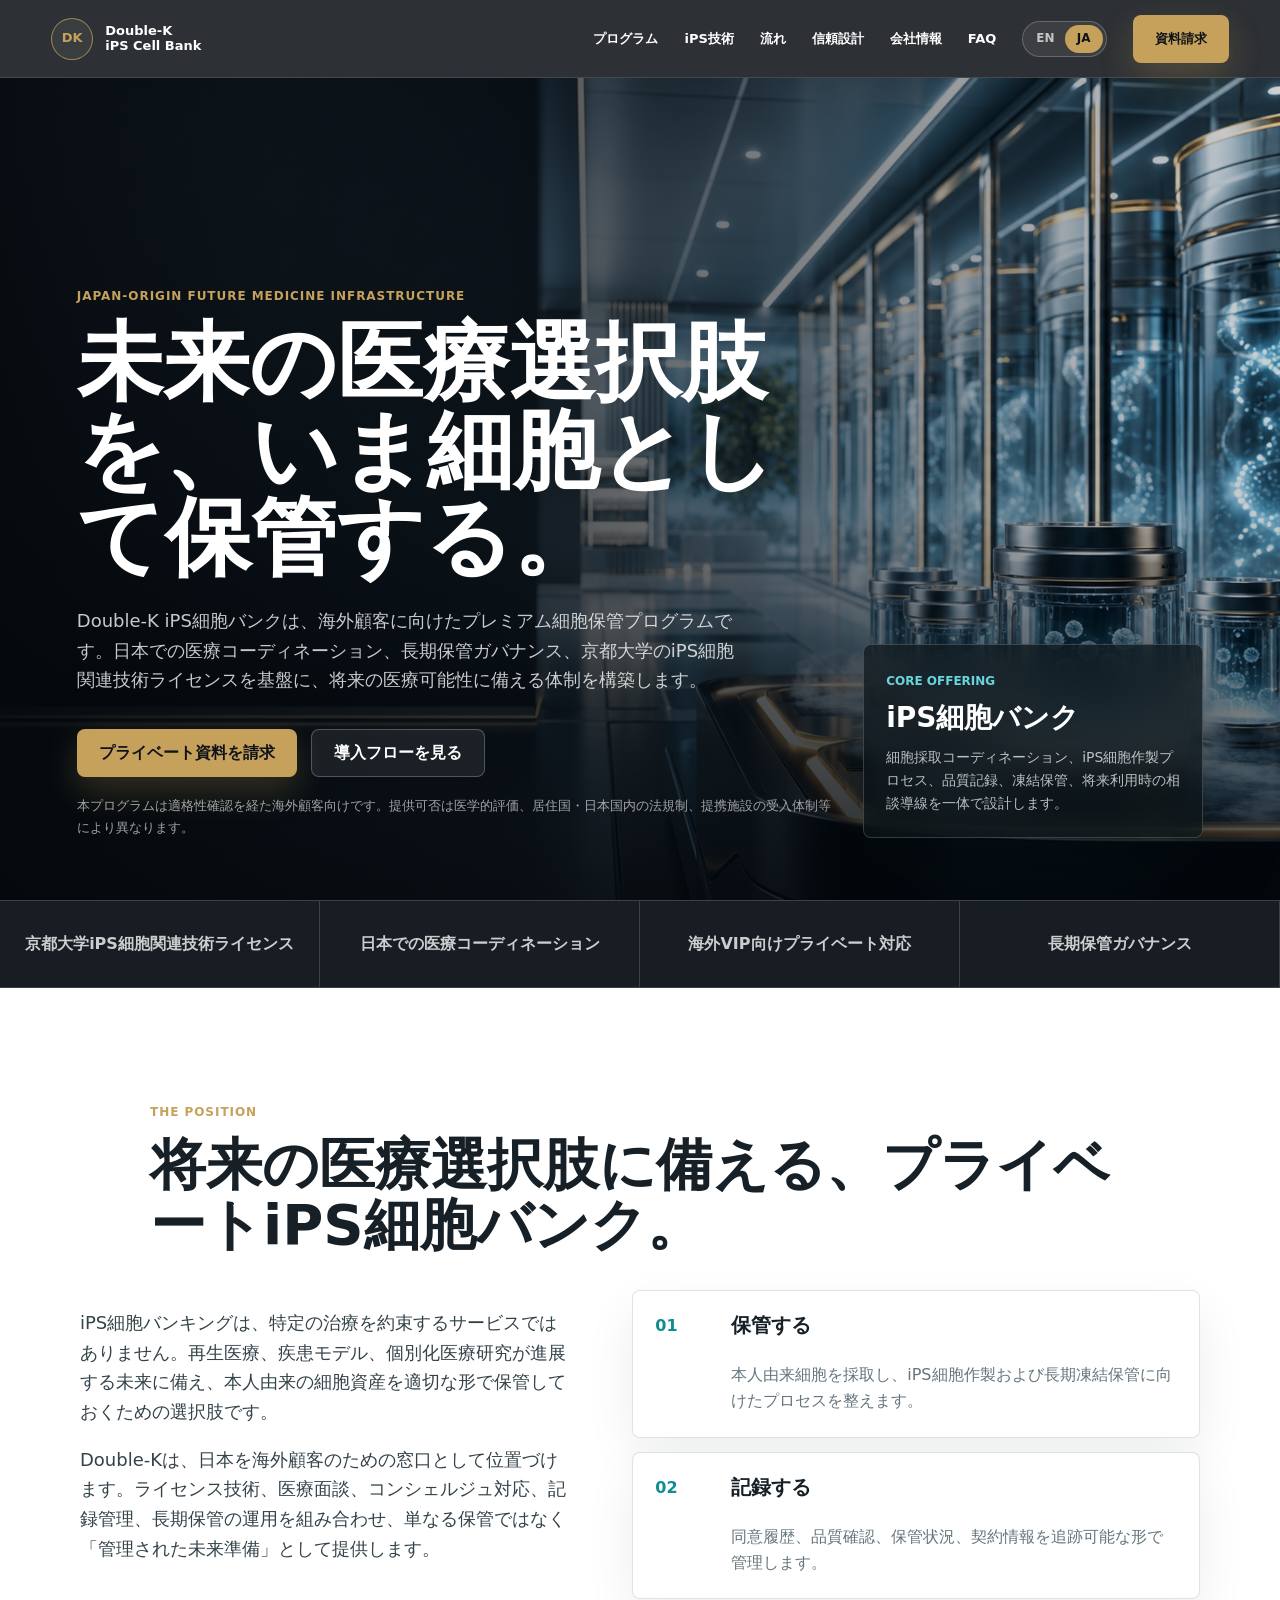
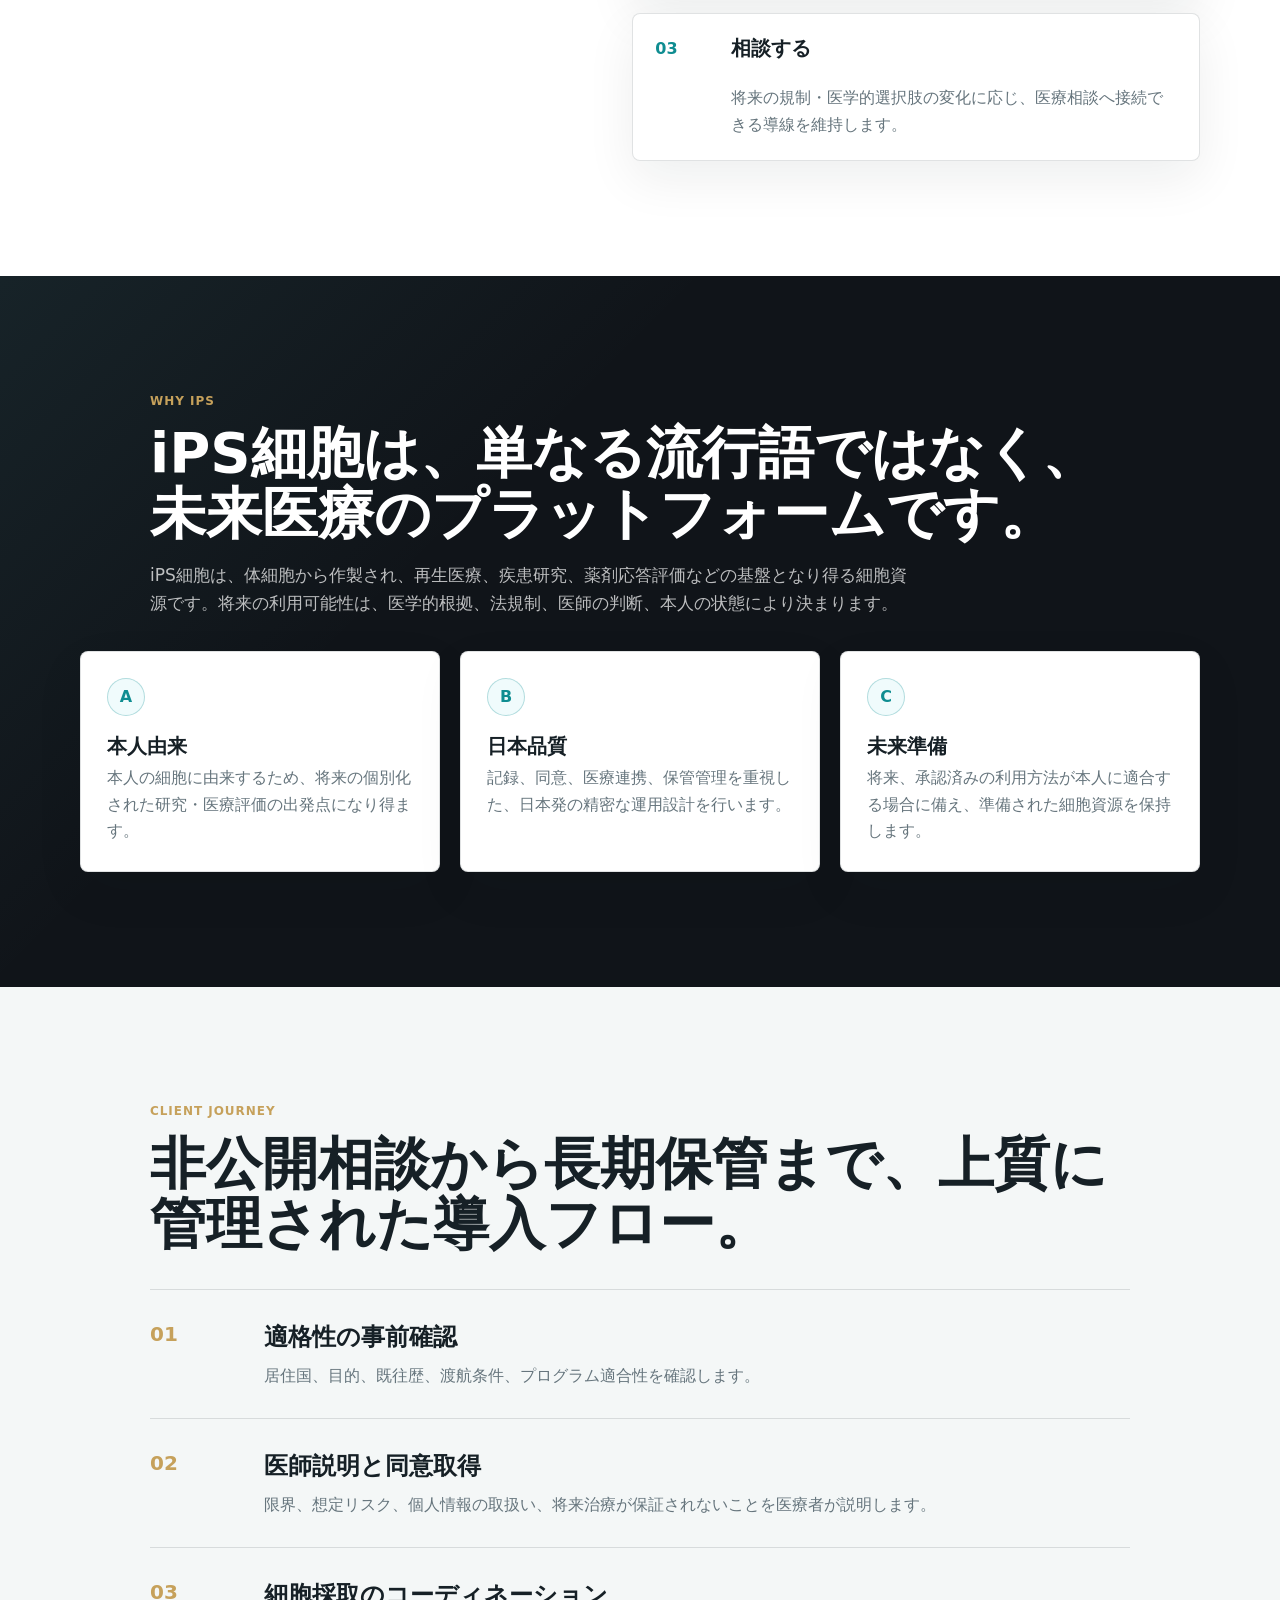
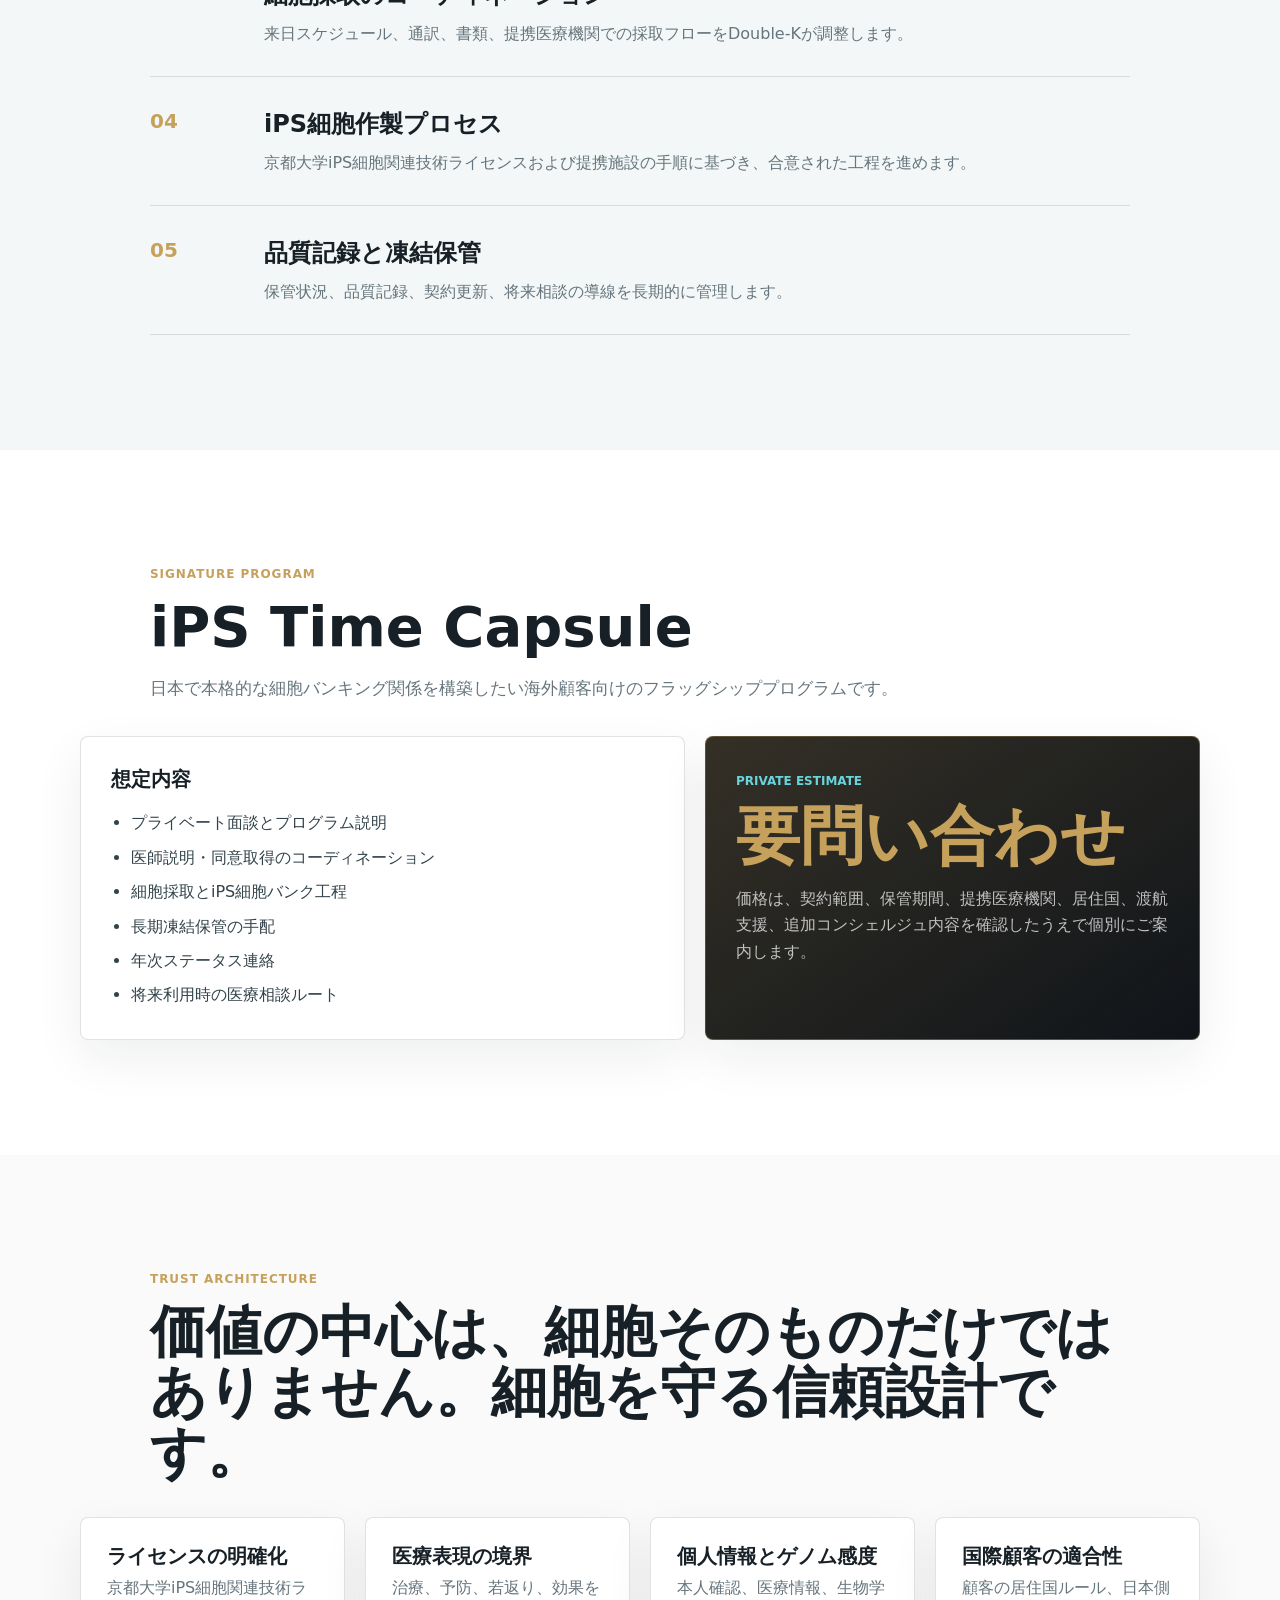
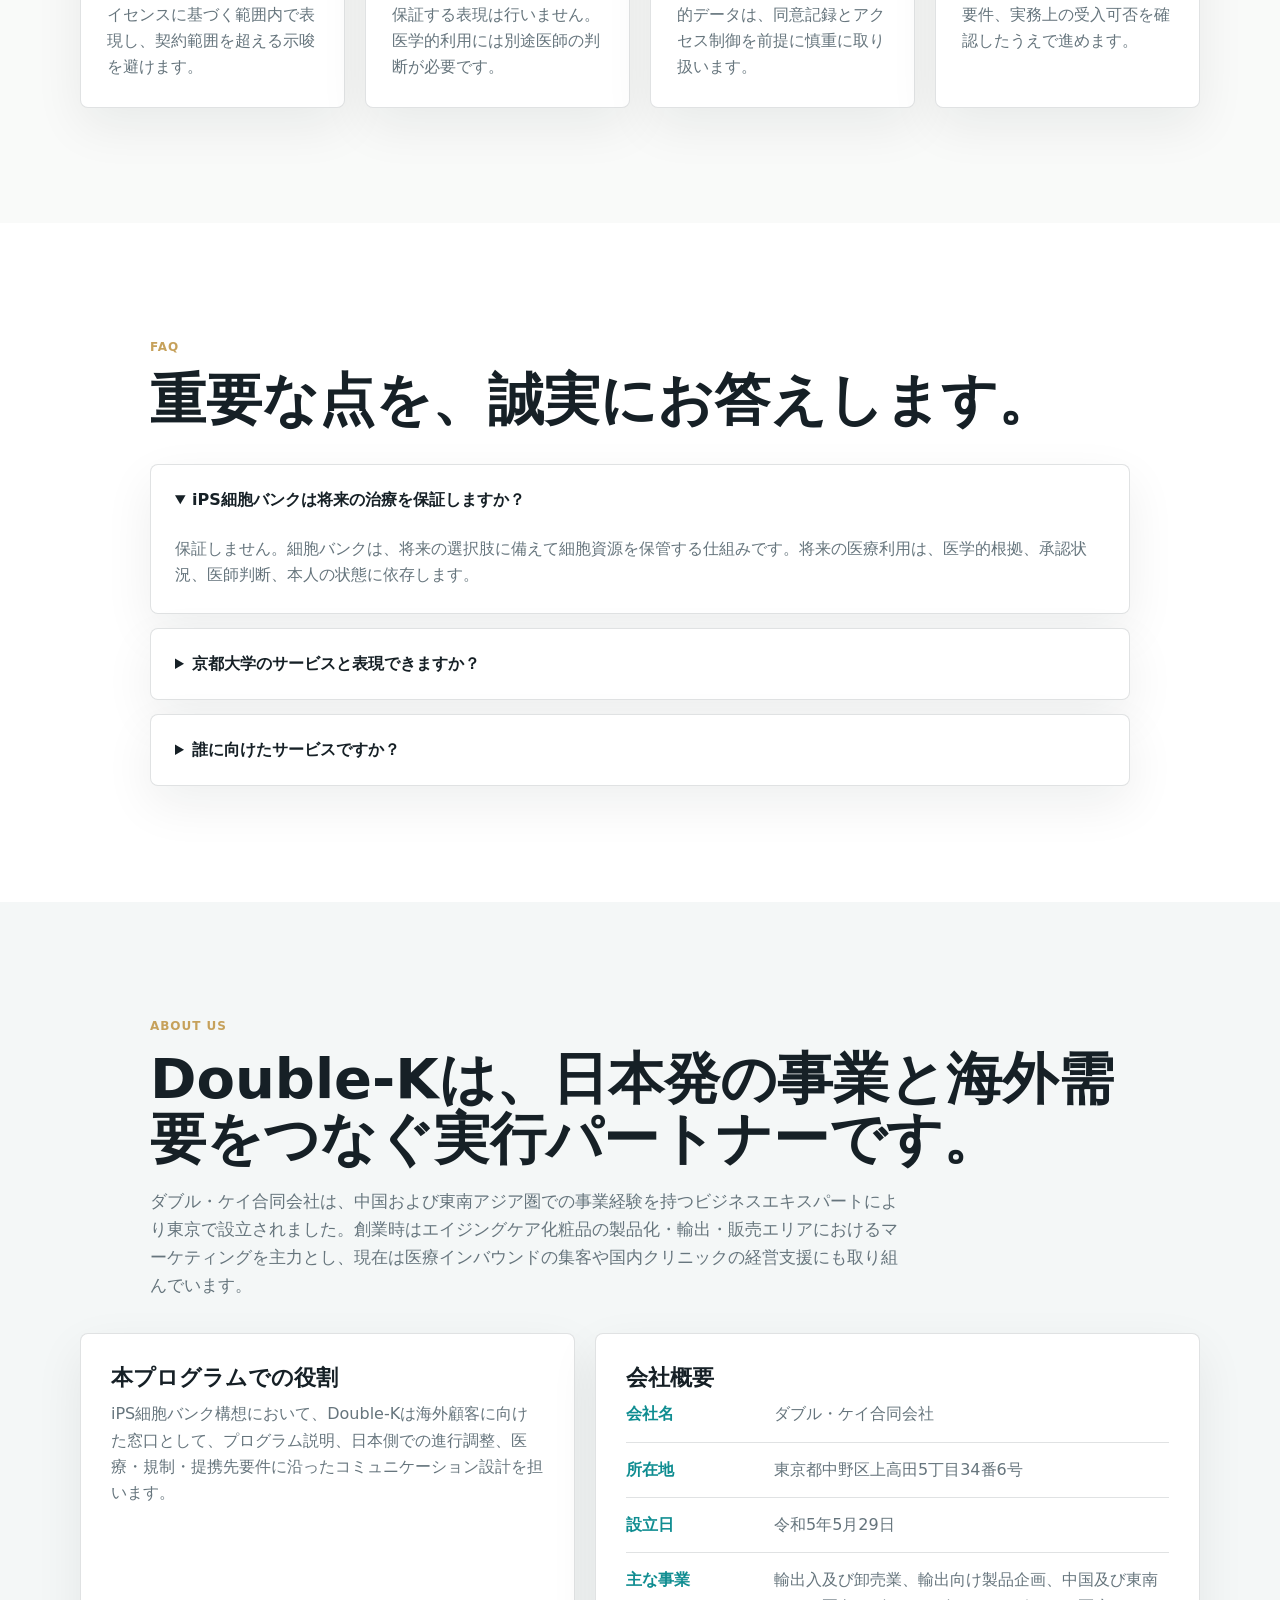
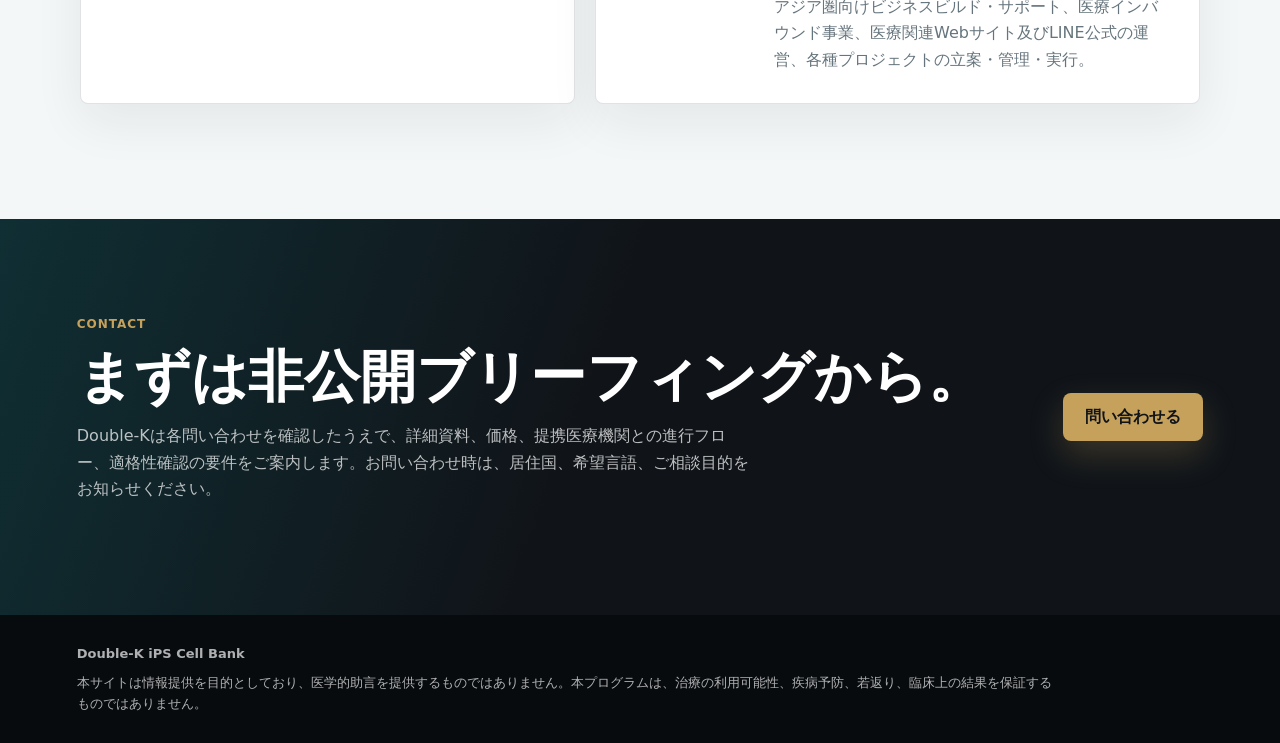
==== commit 2cb1d810: "Replace package price with inquiry notice" ====
--- a/ja/index.html
+++ b/ja/index.html
@@ -130,9 +130,9 @@
           </ul>
         </article>
         <article class="price-card">
-          <span>Indicative Premium Package</span>
-          <strong>USD 200,000</strong>
-          <p>最終価格は契約範囲、保管期間、提携医療機関、居住国、渡航支援、追加コンシェルジュ内容により変動します。</p>
+          <span>Private Estimate</span>
+          <strong>要問い合わせ</strong>
+          <p>価格は、契約範囲、保管期間、提携医療機関、居住国、渡航支援、追加コンシェルジュ内容を確認したうえで個別にご案内します。</p>
         </article>
       </div>
     </section>
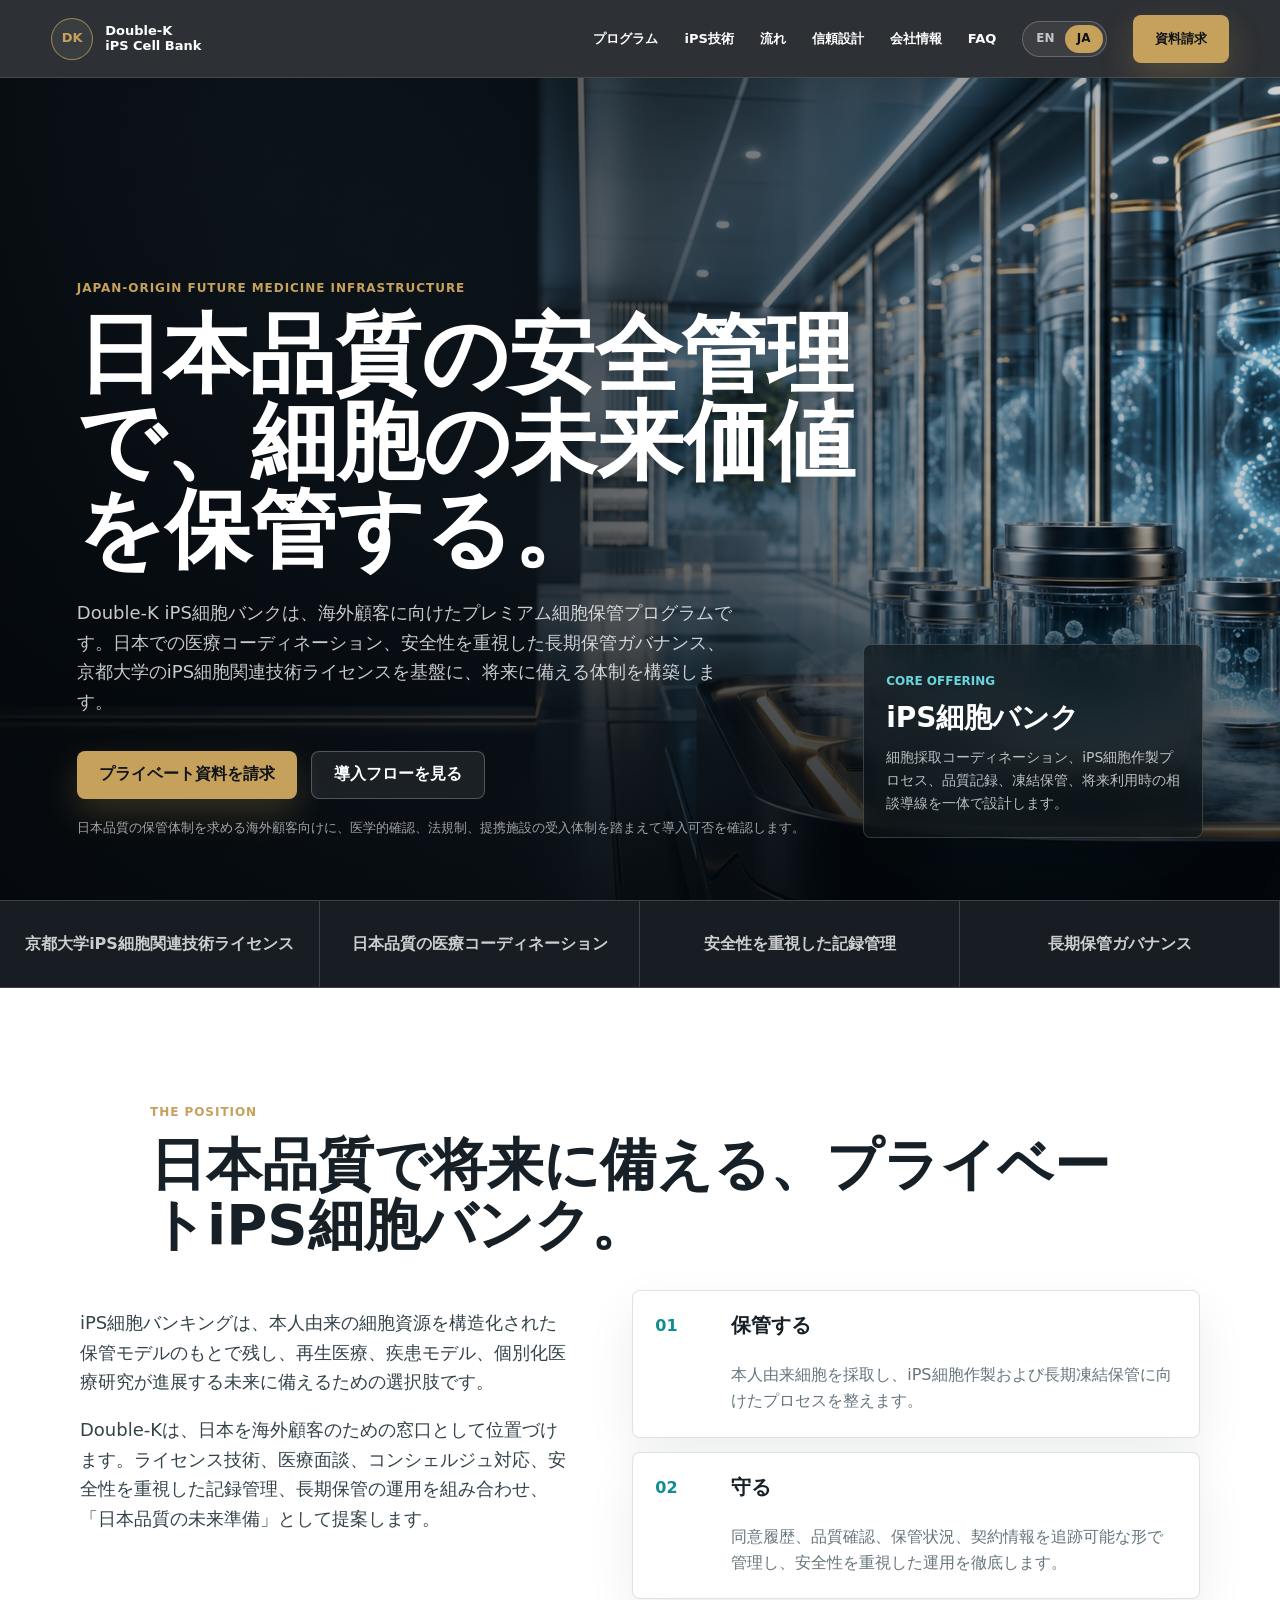
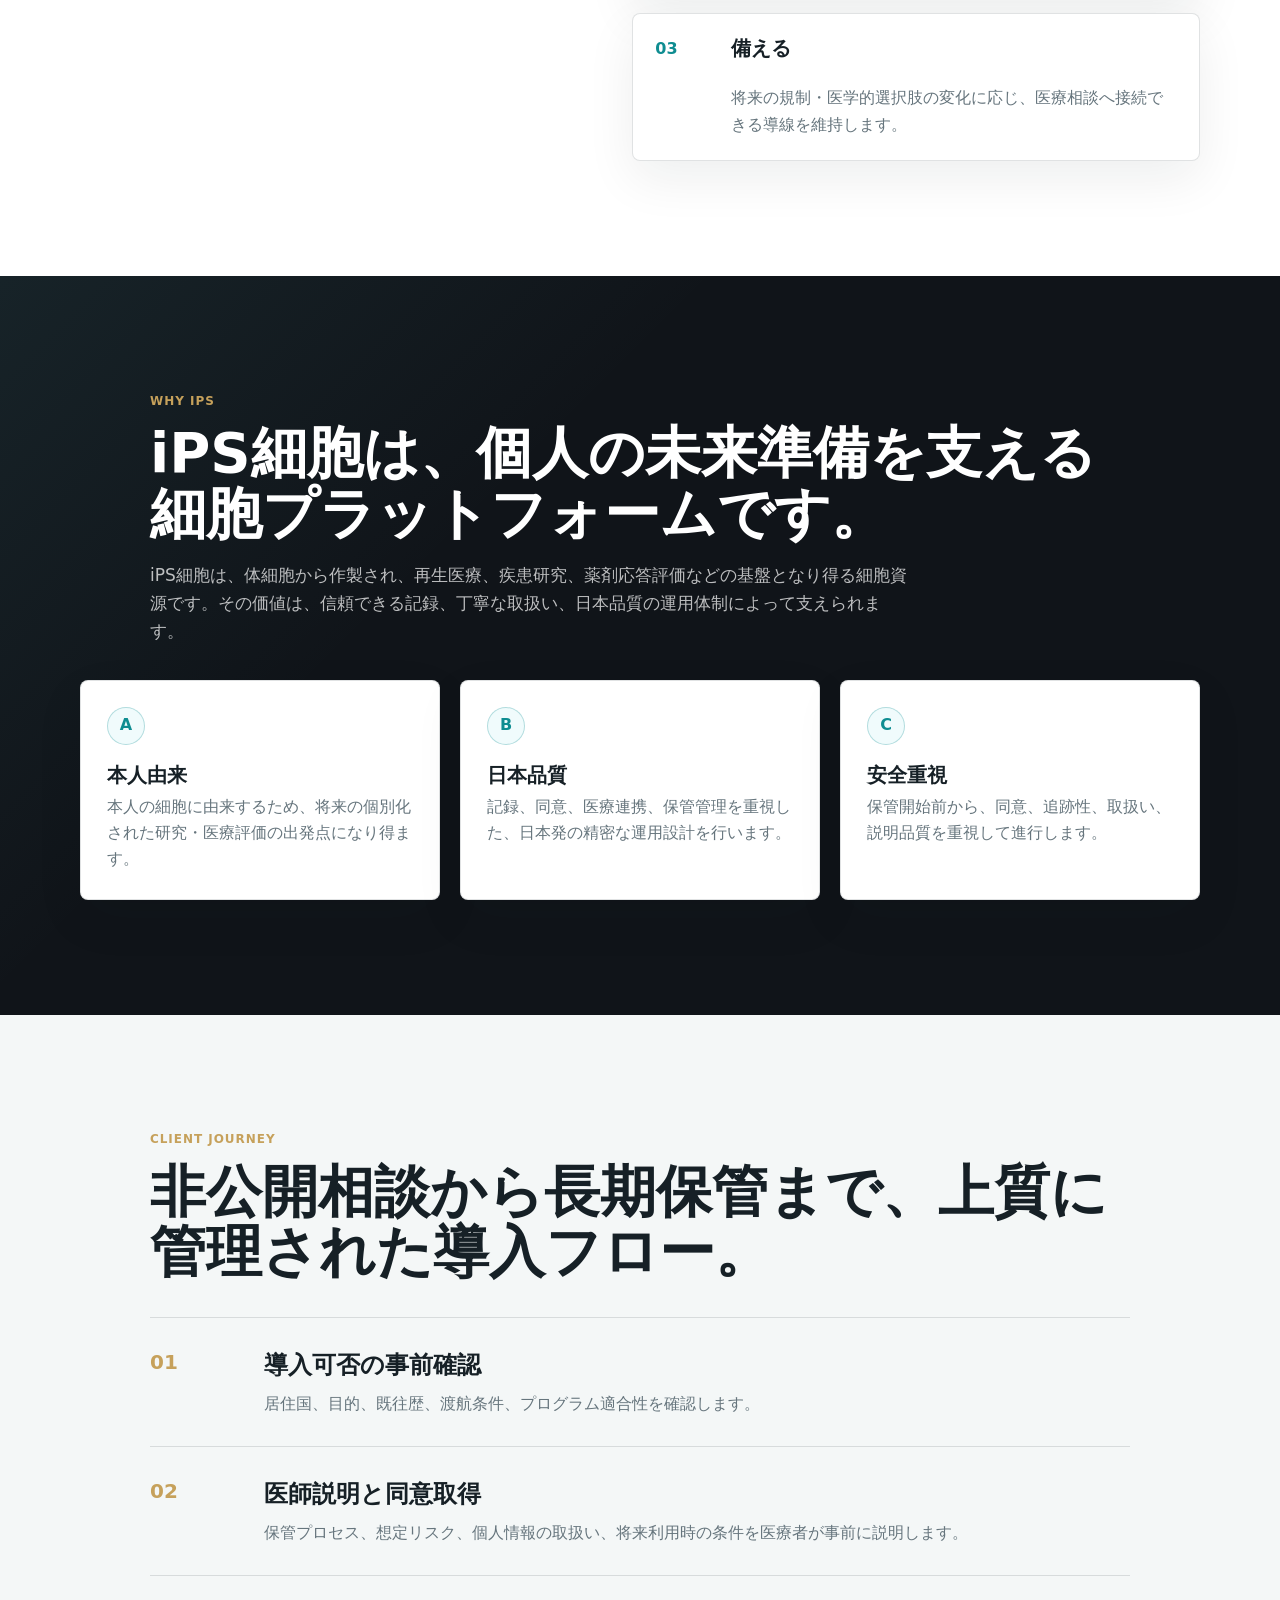
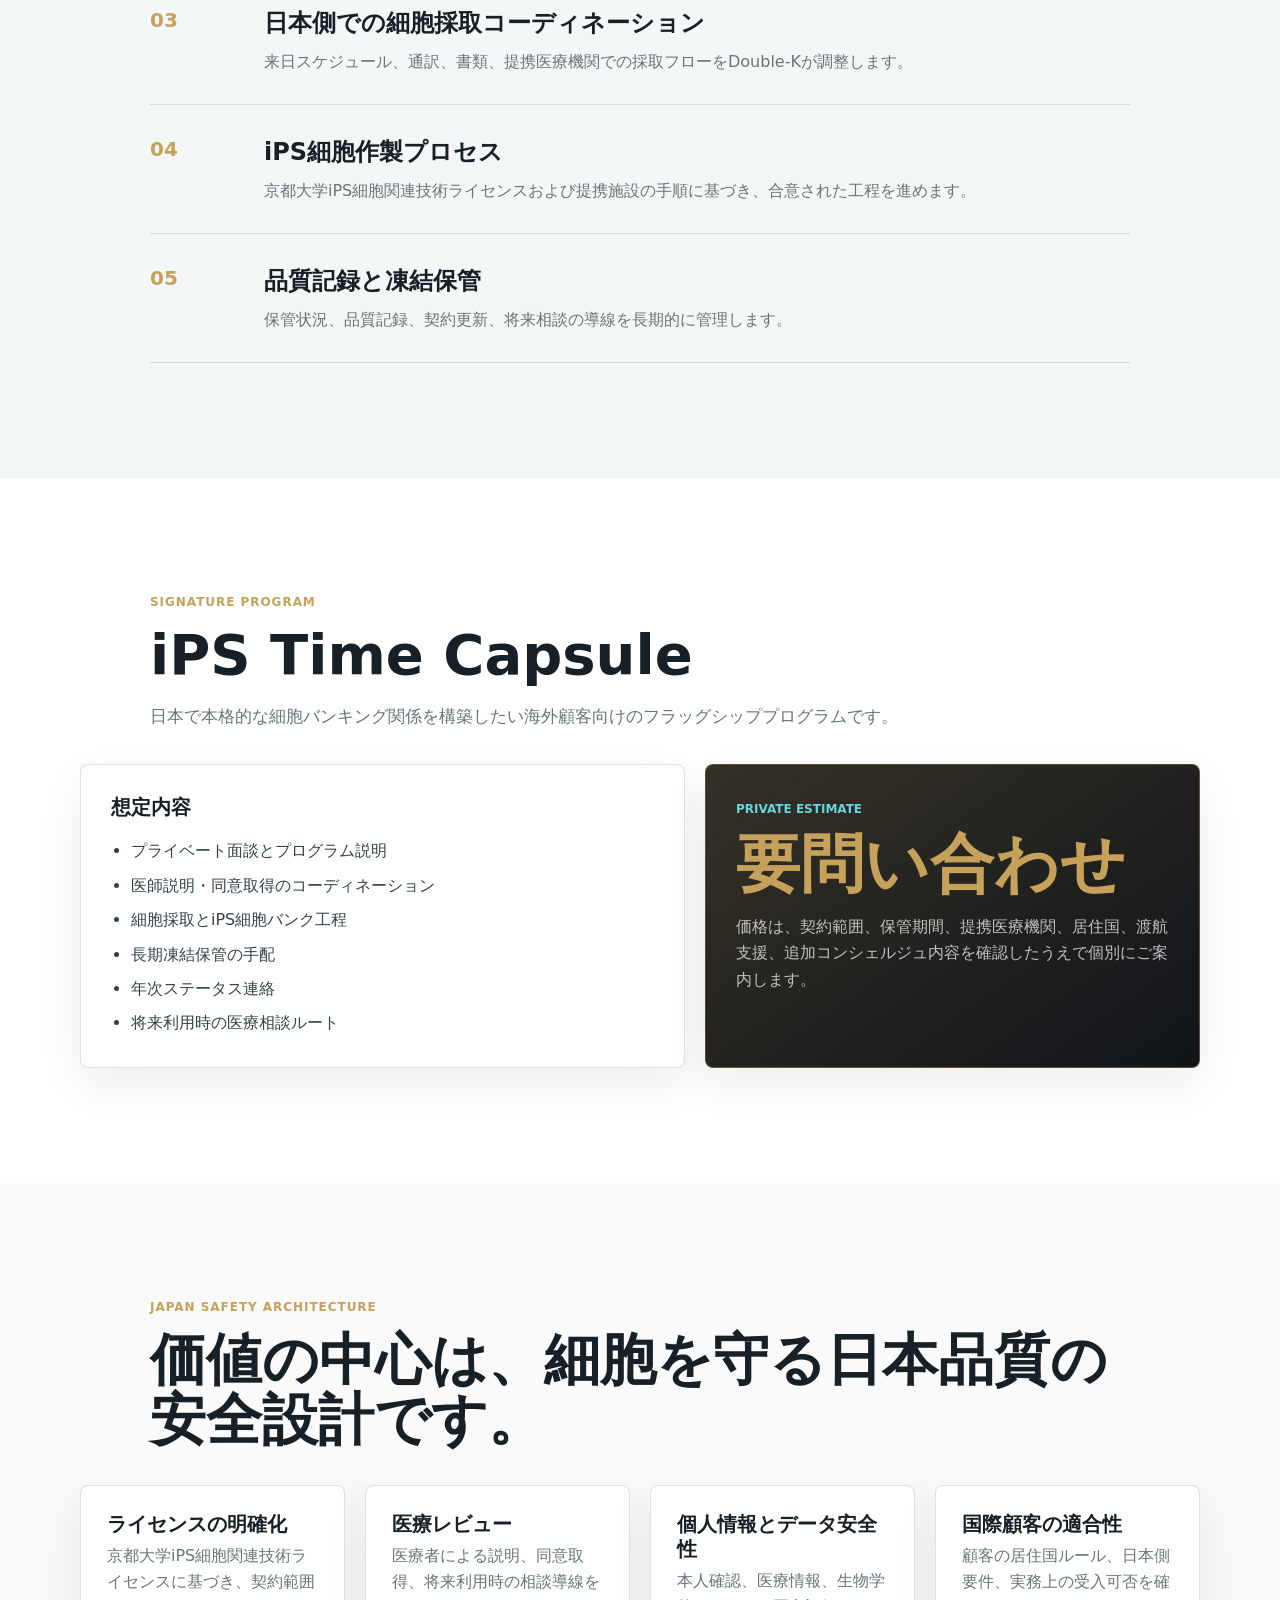
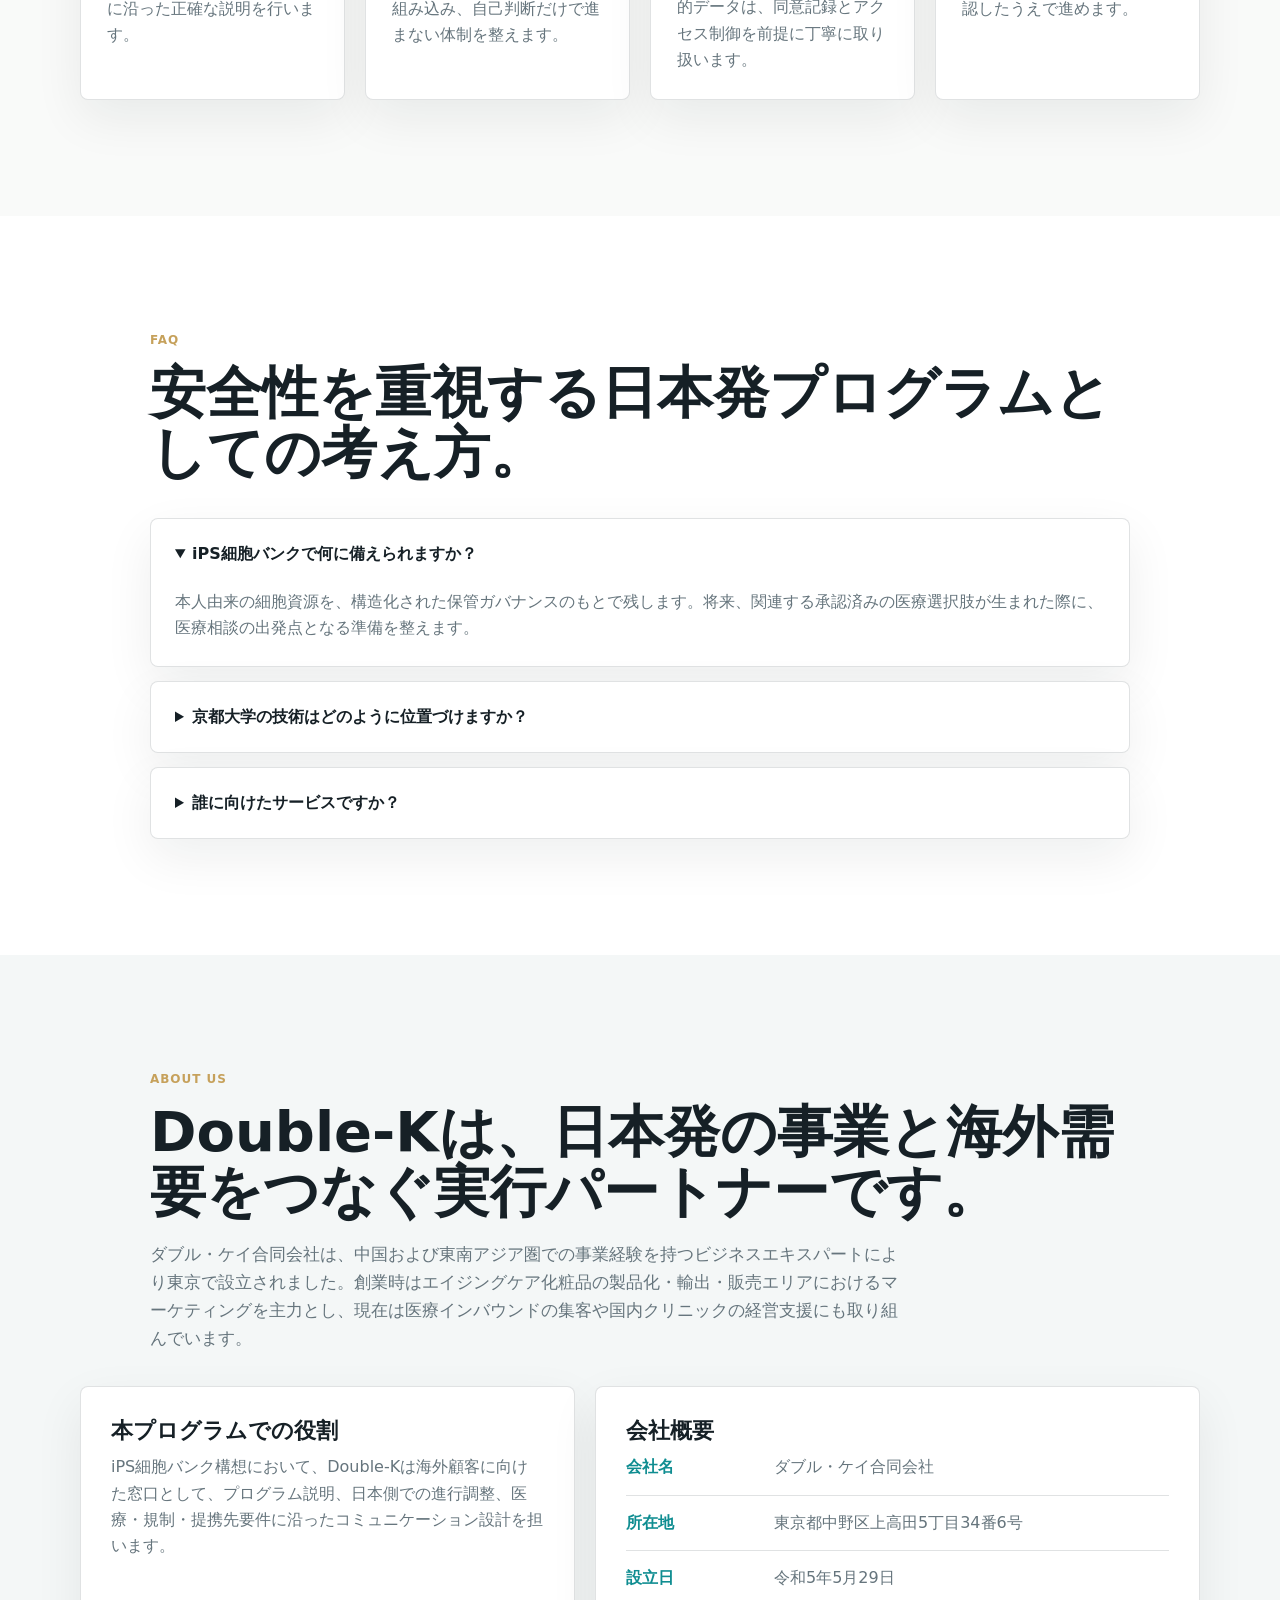
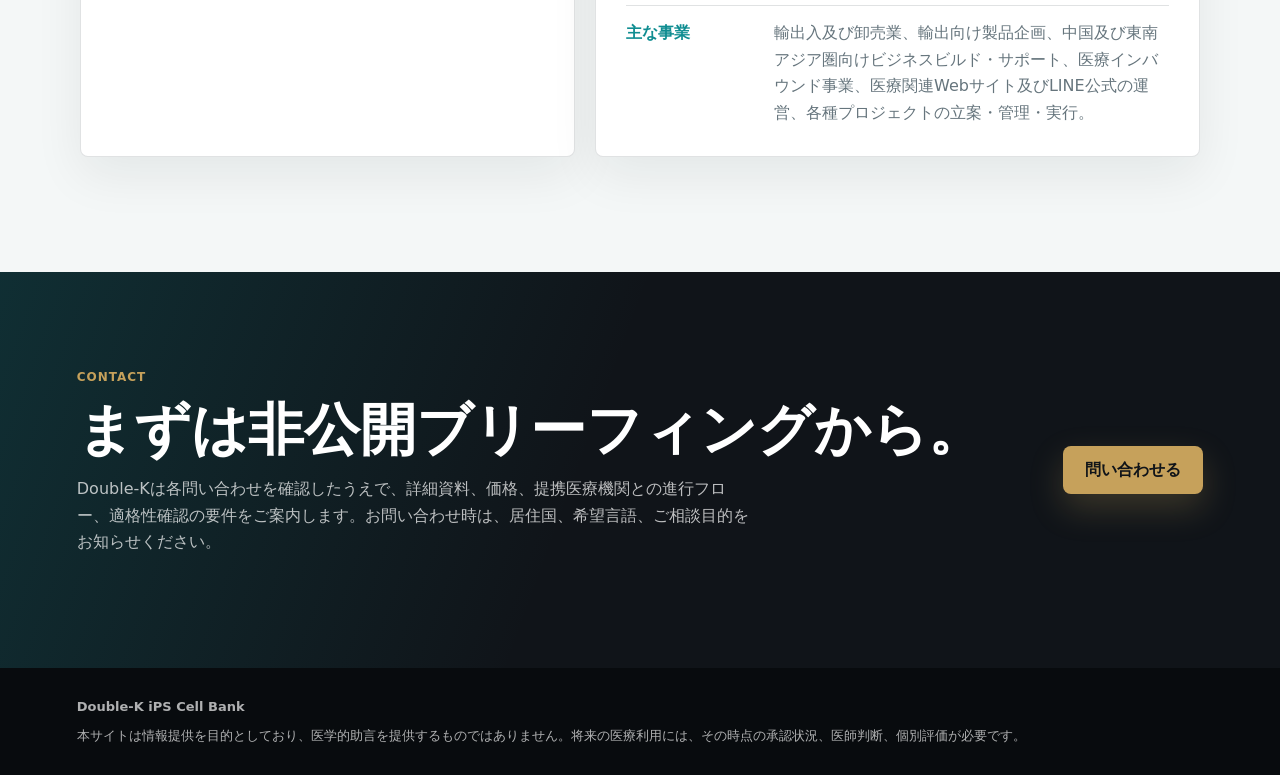
==== commit 3db3abcc: "Emphasize Japan quality and safety messaging" ====
--- a/ja/index.html
+++ b/ja/index.html
@@ -44,13 +44,13 @@
       <div class="hero-shade"></div>
       <div class="hero-copy">
         <p class="eyebrow">Japan-Origin Future Medicine Infrastructure</p>
-        <h1>未来の医療選択肢を、いま細胞として保管する。</h1>
-        <p class="lead">Double-K iPS細胞バンクは、海外顧客に向けたプレミアム細胞保管プログラムです。日本での医療コーディネーション、長期保管ガバナンス、京都大学のiPS細胞関連技術ライセンスを基盤に、将来の医療可能性に備える体制を構築します。</p>
+        <h1>日本品質の安全管理で、細胞の未来価値を保管する。</h1>
+        <p class="lead">Double-K iPS細胞バンクは、海外顧客に向けたプレミアム細胞保管プログラムです。日本での医療コーディネーション、安全性を重視した長期保管ガバナンス、京都大学のiPS細胞関連技術ライセンスを基盤に、将来に備える体制を構築します。</p>
         <div class="hero-actions">
           <a class="button primary" href="#contact">プライベート資料を請求</a>
           <a class="button secondary" href="#process">導入フローを見る</a>
         </div>
-        <p class="hero-note">本プログラムは適格性確認を経た海外顧客向けです。提供可否は医学的評価、居住国・日本国内の法規制、提携施設の受入体制等により異なります。</p>
+        <p class="hero-note">日本品質の保管体制を求める海外顧客向けに、医学的確認、法規制、提携施設の受入体制を踏まえて導入可否を確認します。</p>
       </div>
       <div class="hero-panel" aria-label="プログラム概要">
         <span class="panel-kicker">Core Offering</span>
@@ -61,25 +61,25 @@
 
     <section class="proof-band">
       <p>京都大学iPS細胞関連技術ライセンス</p>
-      <p>日本での医療コーディネーション</p>
-      <p>海外VIP向けプライベート対応</p>
+      <p>日本品質の医療コーディネーション</p>
+      <p>安全性を重視した記録管理</p>
       <p>長期保管ガバナンス</p>
     </section>
 
     <section id="program" class="section split-section">
       <div class="section-heading">
         <p class="eyebrow">The Position</p>
-        <h2>将来の医療選択肢に備える、プライベートiPS細胞バンク。</h2>
+        <h2>日本品質で将来に備える、プライベートiPS細胞バンク。</h2>
       </div>
       <div class="split-grid">
         <div>
-          <p>iPS細胞バンキングは、特定の治療を約束するサービスではありません。再生医療、疾患モデル、個別化医療研究が進展する未来に備え、本人由来の細胞資産を適切な形で保管しておくための選択肢です。</p>
-          <p>Double-Kは、日本を海外顧客のための窓口として位置づけます。ライセンス技術、医療面談、コンシェルジュ対応、記録管理、長期保管の運用を組み合わせ、単なる保管ではなく「管理された未来準備」として提供します。</p>
+          <p>iPS細胞バンキングは、本人由来の細胞資源を構造化された保管モデルのもとで残し、再生医療、疾患モデル、個別化医療研究が進展する未来に備えるための選択肢です。</p>
+          <p>Double-Kは、日本を海外顧客のための窓口として位置づけます。ライセンス技術、医療面談、コンシェルジュ対応、安全性を重視した記録管理、長期保管の運用を組み合わせ、「日本品質の未来準備」として提案します。</p>
         </div>
         <div class="signal-list">
           <article><span>01</span><h3>保管する</h3><p>本人由来細胞を採取し、iPS細胞作製および長期凍結保管に向けたプロセスを整えます。</p></article>
-          <article><span>02</span><h3>記録する</h3><p>同意履歴、品質確認、保管状況、契約情報を追跡可能な形で管理します。</p></article>
-          <article><span>03</span><h3>相談する</h3><p>将来の規制・医学的選択肢の変化に応じ、医療相談へ接続できる導線を維持します。</p></article>
+          <article><span>02</span><h3>守る</h3><p>同意履歴、品質確認、保管状況、契約情報を追跡可能な形で管理し、安全性を重視した運用を徹底します。</p></article>
+          <article><span>03</span><h3>備える</h3><p>将来の規制・医学的選択肢の変化に応じ、医療相談へ接続できる導線を維持します。</p></article>
         </div>
       </div>
     </section>
@@ -87,13 +87,13 @@
     <section id="science" class="section dark-section">
       <div class="section-heading">
         <p class="eyebrow">Why iPS</p>
-        <h2>iPS細胞は、単なる流行語ではなく、未来医療のプラットフォームです。</h2>
-        <p>iPS細胞は、体細胞から作製され、再生医療、疾患研究、薬剤応答評価などの基盤となり得る細胞資源です。将来の利用可能性は、医学的根拠、法規制、医師の判断、本人の状態により決まります。</p>
+        <h2>iPS細胞は、個人の未来準備を支える細胞プラットフォームです。</h2>
+        <p>iPS細胞は、体細胞から作製され、再生医療、疾患研究、薬剤応答評価などの基盤となり得る細胞資源です。その価値は、信頼できる記録、丁寧な取扱い、日本品質の運用体制によって支えられます。</p>
       </div>
       <div class="feature-grid">
         <article><span class="icon">A</span><h3>本人由来</h3><p>本人の細胞に由来するため、将来の個別化された研究・医療評価の出発点になり得ます。</p></article>
         <article><span class="icon">B</span><h3>日本品質</h3><p>記録、同意、医療連携、保管管理を重視した、日本発の精密な運用設計を行います。</p></article>
-        <article><span class="icon">C</span><h3>未来準備</h3><p>将来、承認済みの利用方法が本人に適合する場合に備え、準備された細胞資源を保持します。</p></article>
+        <article><span class="icon">C</span><h3>安全重視</h3><p>保管開始前から、同意、追跡性、取扱い、説明品質を重視して進行します。</p></article>
       </div>
     </section>
 
@@ -103,9 +103,9 @@
         <h2>非公開相談から長期保管まで、上質に管理された導入フロー。</h2>
       </div>
       <ol class="process-list">
-        <li><span>01</span><div><h3>適格性の事前確認</h3><p>居住国、目的、既往歴、渡航条件、プログラム適合性を確認します。</p></div></li>
-        <li><span>02</span><div><h3>医師説明と同意取得</h3><p>限界、想定リスク、個人情報の取扱い、将来治療が保証されないことを医療者が説明します。</p></div></li>
-        <li><span>03</span><div><h3>細胞採取のコーディネーション</h3><p>来日スケジュール、通訳、書類、提携医療機関での採取フローをDouble-Kが調整します。</p></div></li>
+        <li><span>01</span><div><h3>導入可否の事前確認</h3><p>居住国、目的、既往歴、渡航条件、プログラム適合性を確認します。</p></div></li>
+        <li><span>02</span><div><h3>医師説明と同意取得</h3><p>保管プロセス、想定リスク、個人情報の取扱い、将来利用時の条件を医療者が事前に説明します。</p></div></li>
+        <li><span>03</span><div><h3>日本側での細胞採取コーディネーション</h3><p>来日スケジュール、通訳、書類、提携医療機関での採取フローをDouble-Kが調整します。</p></div></li>
         <li><span>04</span><div><h3>iPS細胞作製プロセス</h3><p>京都大学iPS細胞関連技術ライセンスおよび提携施設の手順に基づき、合意された工程を進めます。</p></div></li>
         <li><span>05</span><div><h3>品質記録と凍結保管</h3><p>保管状況、品質記録、契約更新、将来相談の導線を長期的に管理します。</p></div></li>
       </ol>
@@ -139,13 +139,13 @@
 
     <section id="governance" class="section governance-section">
       <div class="section-heading">
-        <p class="eyebrow">Trust Architecture</p>
-        <h2>価値の中心は、細胞そのものだけではありません。細胞を守る信頼設計です。</h2>
+        <p class="eyebrow">Japan Safety Architecture</p>
+        <h2>価値の中心は、細胞を守る日本品質の安全設計です。</h2>
       </div>
       <div class="governance-grid">
-        <article><h3>ライセンスの明確化</h3><p>京都大学iPS細胞関連技術ライセンスに基づく範囲内で表現し、契約範囲を超える示唆を避けます。</p></article>
-        <article><h3>医療表現の境界</h3><p>治療、予防、若返り、効果を保証する表現は行いません。医学的利用には別途医師の判断が必要です。</p></article>
-        <article><h3>個人情報とゲノム感度</h3><p>本人確認、医療情報、生物学的データは、同意記録とアクセス制御を前提に慎重に取り扱います。</p></article>
+        <article><h3>ライセンスの明確化</h3><p>京都大学iPS細胞関連技術ライセンスに基づき、契約範囲に沿った正確な説明を行います。</p></article>
+        <article><h3>医療レビュー</h3><p>医療者による説明、同意取得、将来利用時の相談導線を組み込み、自己判断だけで進まない体制を整えます。</p></article>
+        <article><h3>個人情報とデータ安全性</h3><p>本人確認、医療情報、生物学的データは、同意記録とアクセス制御を前提に丁寧に取り扱います。</p></article>
         <article><h3>国際顧客の適合性</h3><p>顧客の居住国ルール、日本側要件、実務上の受入可否を確認したうえで進めます。</p></article>
       </div>
     </section>
@@ -153,12 +153,12 @@
     <section id="faq" class="section faq-section">
       <div class="section-heading">
         <p class="eyebrow">FAQ</p>
-        <h2>重要な点を、誠実にお答えします。</h2>
+        <h2>安全性を重視する日本発プログラムとしての考え方。</h2>
       </div>
       <div class="faq-list">
-        <details open><summary>iPS細胞バンクは将来の治療を保証しますか？</summary><p>保証しません。細胞バンクは、将来の選択肢に備えて細胞資源を保管する仕組みです。将来の医療利用は、医学的根拠、承認状況、医師判断、本人の状態に依存します。</p></details>
-        <details><summary>京都大学のサービスと表現できますか？</summary><p>いいえ。適切な表現は、京都大学iPS細胞関連技術ライセンスに基づくプログラム、という範囲です。別途許諾がない限り、京都大学による推奨や運営と誤認される表現は避けます。</p></details>
-        <details><summary>誰に向けたサービスですか？</summary><p>将来の医療選択肢に備え、日本で長期的に管理された細胞バンク関係を構築したい海外顧客向けです。治療保証ではなく、準備と保管のサービスであることを理解いただける方を対象とします。</p></details>
+        <details open><summary>iPS細胞バンクで何に備えられますか？</summary><p>本人由来の細胞資源を、構造化された保管ガバナンスのもとで残します。将来、関連する承認済みの医療選択肢が生まれた際に、医療相談の出発点となる準備を整えます。</p></details>
+        <details><summary>京都大学の技術はどのように位置づけますか？</summary><p>本プログラムは、京都大学iPS細胞関連技術ライセンスに基づく技術を活用し、Double-Kの日本側コーディネーションと顧客支援を組み合わせて提供します。</p></details>
+        <details><summary>誰に向けたサービスですか？</summary><p>将来に備え、日本品質の記録管理、安全性レビュー、長期保管ガバナンスを重視した細胞バンク関係を構築したい海外顧客向けです。</p></details>
       </div>
     </section>
 
@@ -197,7 +197,7 @@
 
   <footer class="site-footer">
     <p><strong>Double-K iPS Cell Bank</strong></p>
-    <p>本サイトは情報提供を目的としており、医学的助言を提供するものではありません。本プログラムは、治療の利用可能性、疾病予防、若返り、臨床上の結果を保証するものではありません。</p>
+    <p>本サイトは情報提供を目的としており、医学的助言を提供するものではありません。将来の医療利用には、その時点の承認状況、医師判断、個別評価が必要です。</p>
   </footer>
 
   <script src="../script.js"></script>
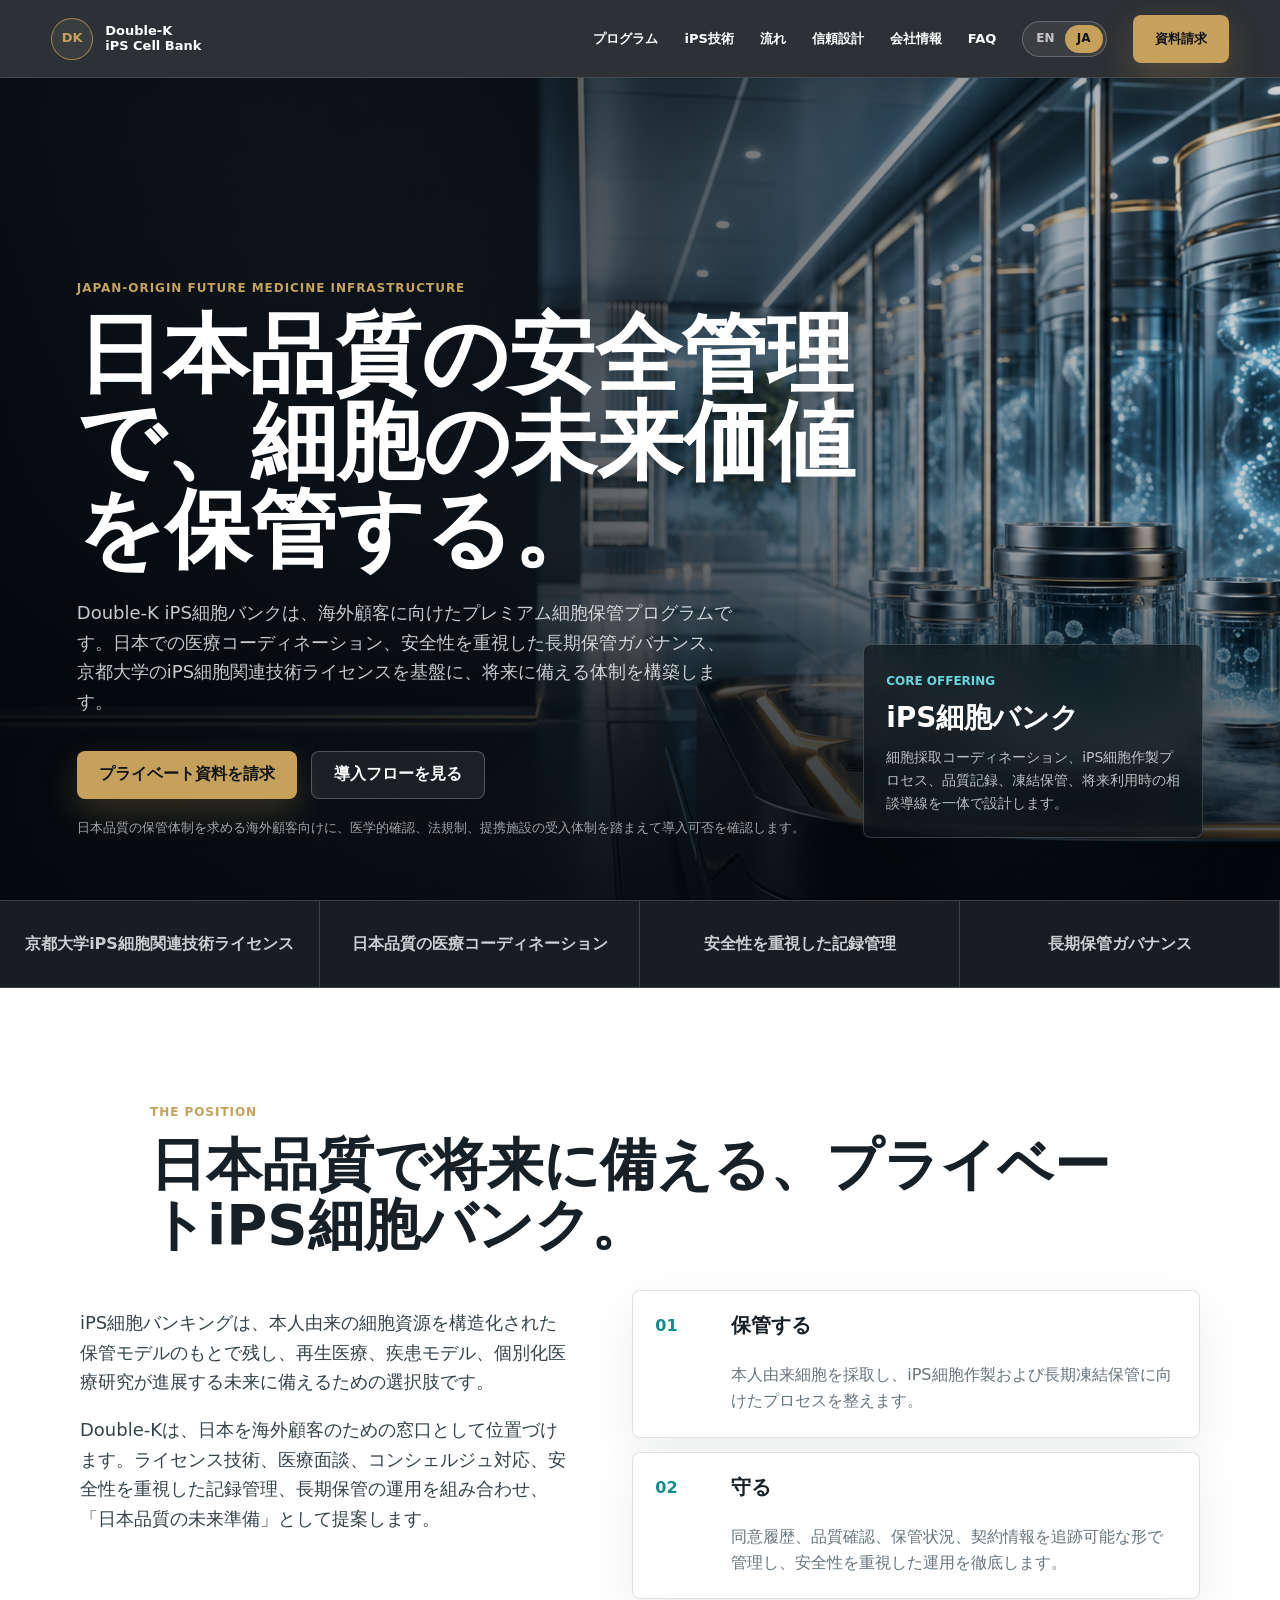
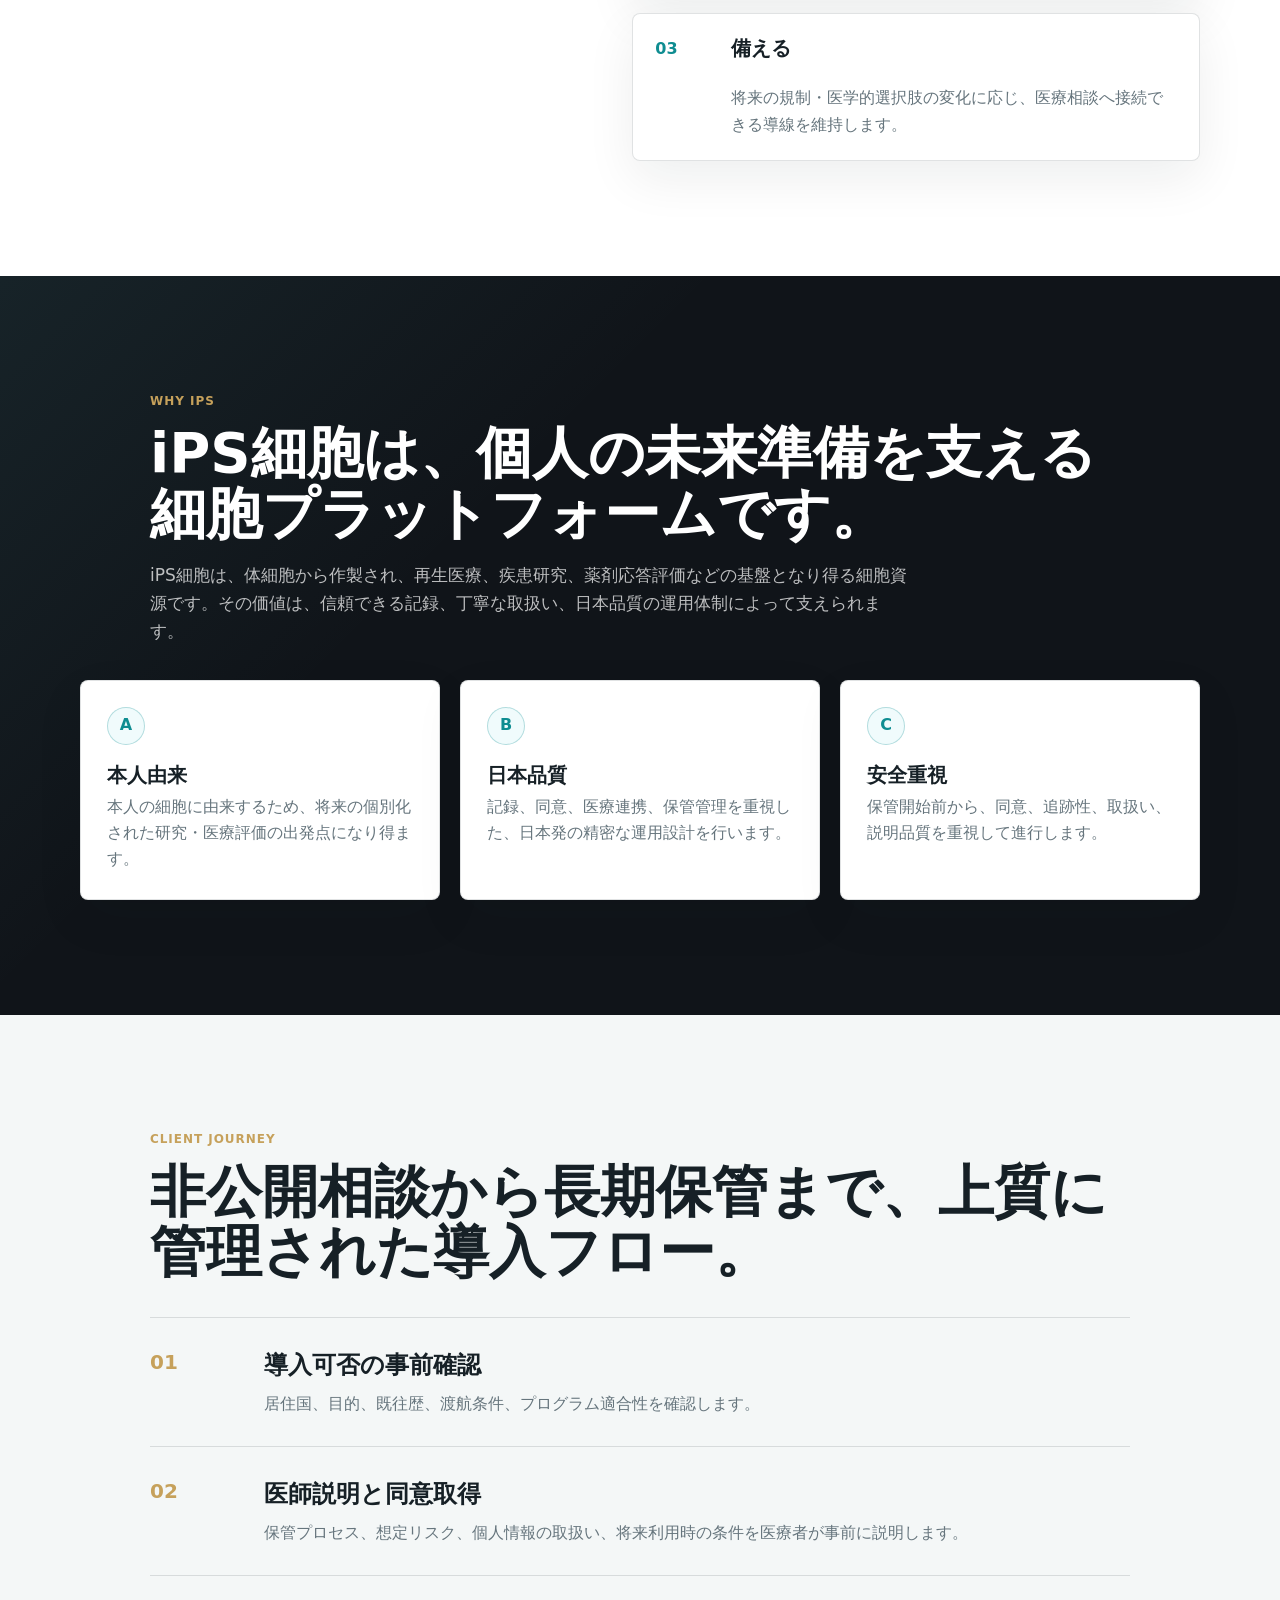
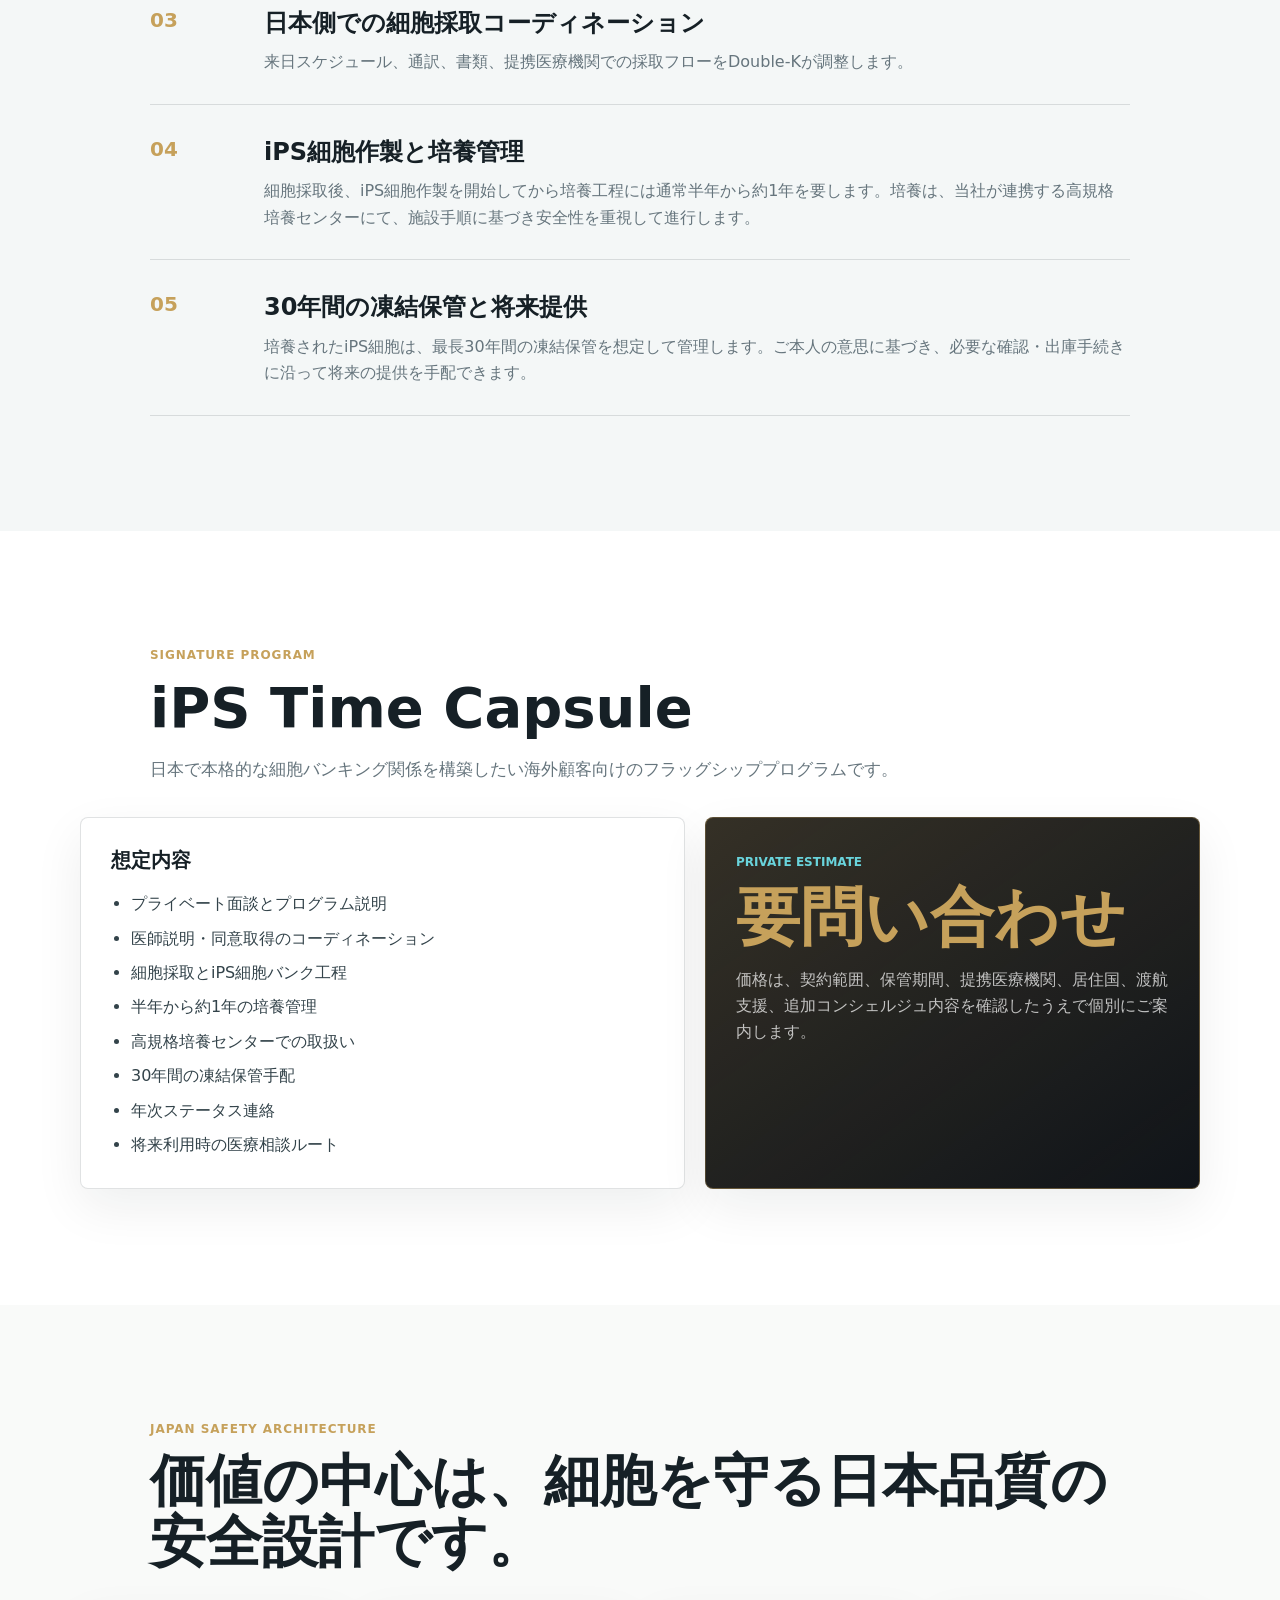
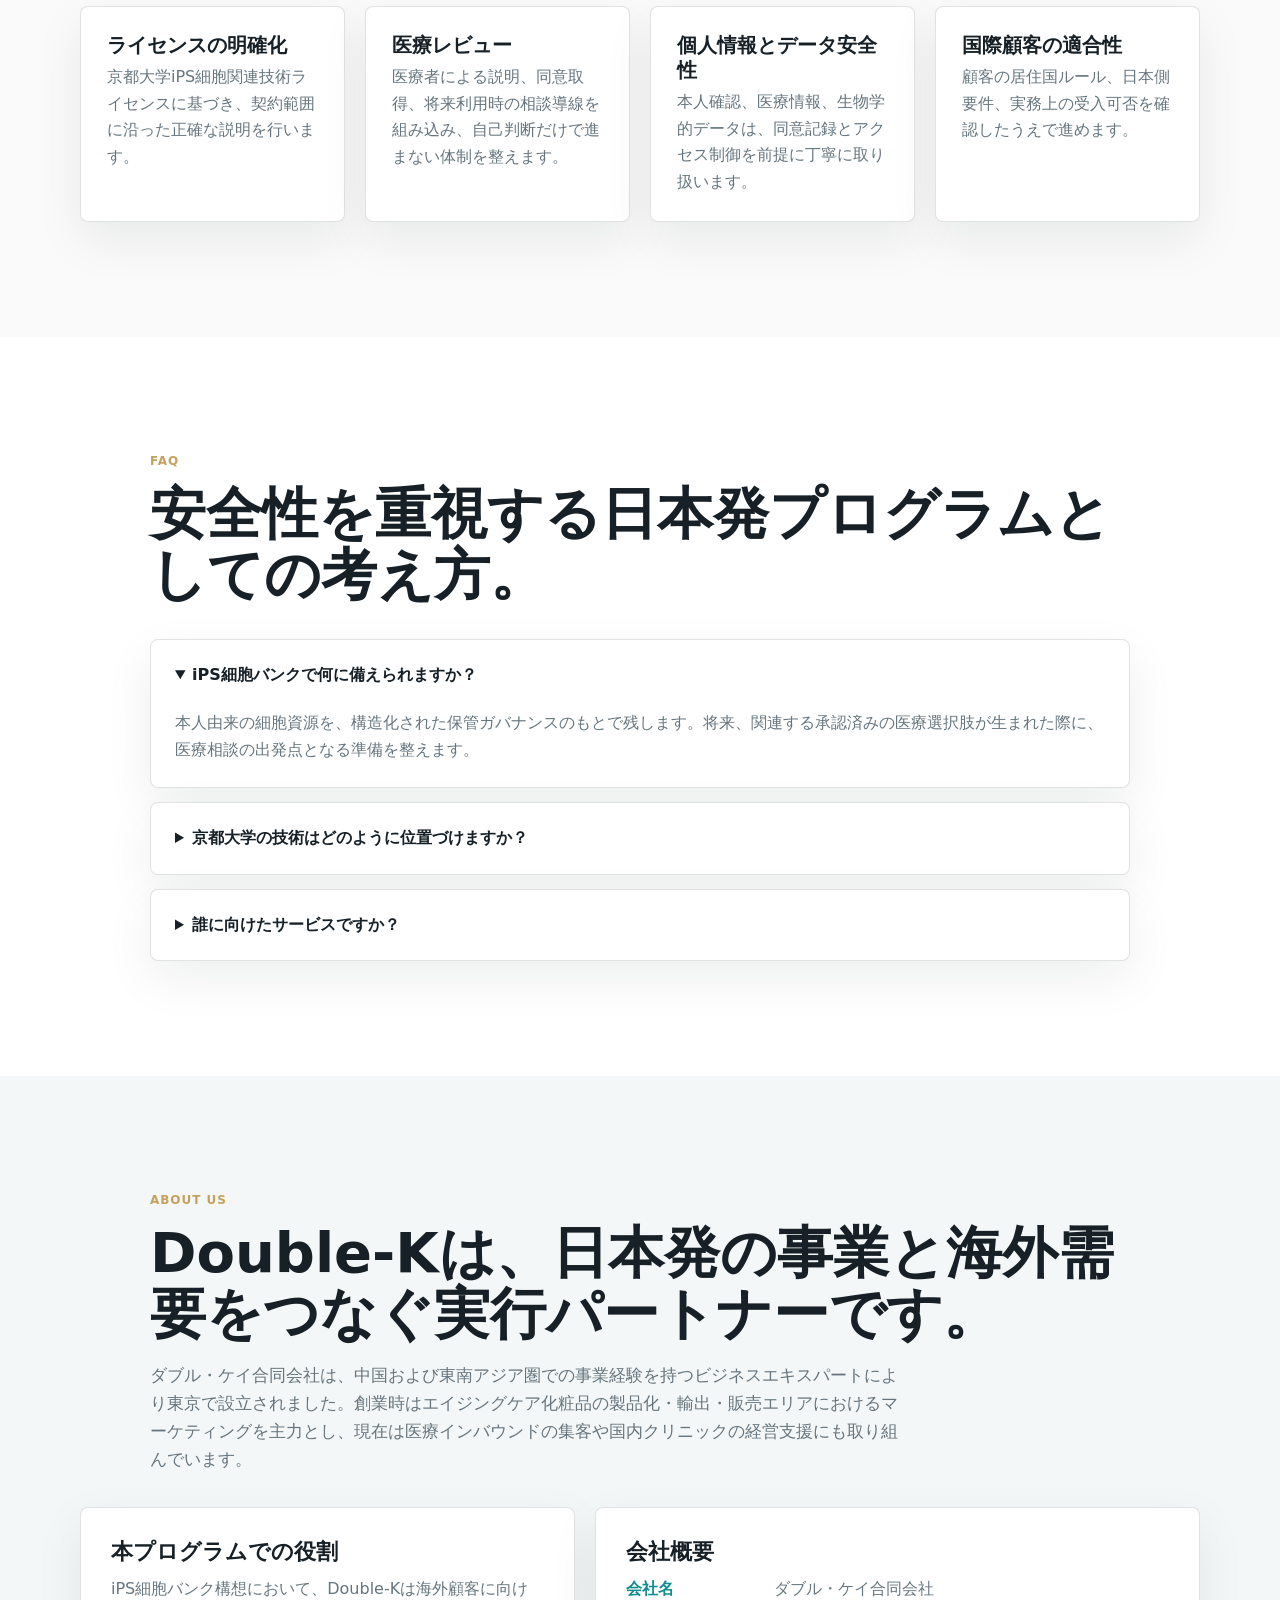
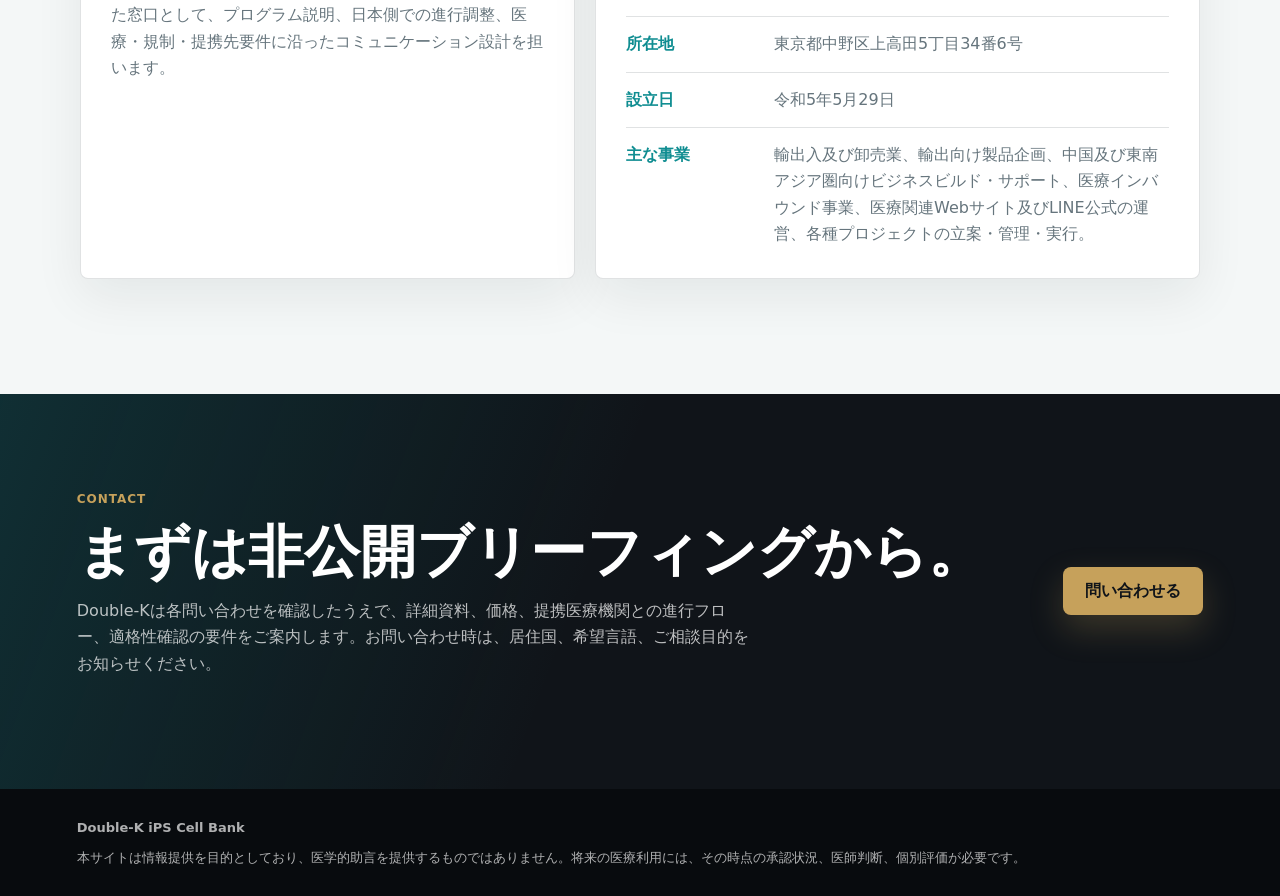
==== commit 9969e0d6: "Add culture and long-term storage details" ====
--- a/ja/index.html
+++ b/ja/index.html
@@ -106,8 +106,8 @@
         <li><span>01</span><div><h3>導入可否の事前確認</h3><p>居住国、目的、既往歴、渡航条件、プログラム適合性を確認します。</p></div></li>
         <li><span>02</span><div><h3>医師説明と同意取得</h3><p>保管プロセス、想定リスク、個人情報の取扱い、将来利用時の条件を医療者が事前に説明します。</p></div></li>
         <li><span>03</span><div><h3>日本側での細胞採取コーディネーション</h3><p>来日スケジュール、通訳、書類、提携医療機関での採取フローをDouble-Kが調整します。</p></div></li>
-        <li><span>04</span><div><h3>iPS細胞作製プロセス</h3><p>京都大学iPS細胞関連技術ライセンスおよび提携施設の手順に基づき、合意された工程を進めます。</p></div></li>
-        <li><span>05</span><div><h3>品質記録と凍結保管</h3><p>保管状況、品質記録、契約更新、将来相談の導線を長期的に管理します。</p></div></li>
+        <li><span>04</span><div><h3>iPS細胞作製と培養管理</h3><p>細胞採取後、iPS細胞作製を開始してから培養工程には通常半年から約1年を要します。培養は、当社が連携する高規格培養センターにて、施設手順に基づき安全性を重視して進行します。</p></div></li>
+        <li><span>05</span><div><h3>30年間の凍結保管と将来提供</h3><p>培養されたiPS細胞は、最長30年間の凍結保管を想定して管理します。ご本人の意思に基づき、必要な確認・出庫手続きに沿って将来の提供を手配できます。</p></div></li>
       </ol>
     </section>
 
@@ -124,7 +124,9 @@
             <li>プライベート面談とプログラム説明</li>
             <li>医師説明・同意取得のコーディネーション</li>
             <li>細胞採取とiPS細胞バンク工程</li>
-            <li>長期凍結保管の手配</li>
+            <li>半年から約1年の培養管理</li>
+            <li>高規格培養センターでの取扱い</li>
+            <li>30年間の凍結保管手配</li>
             <li>年次ステータス連絡</li>
             <li>将来利用時の医療相談ルート</li>
           </ul>
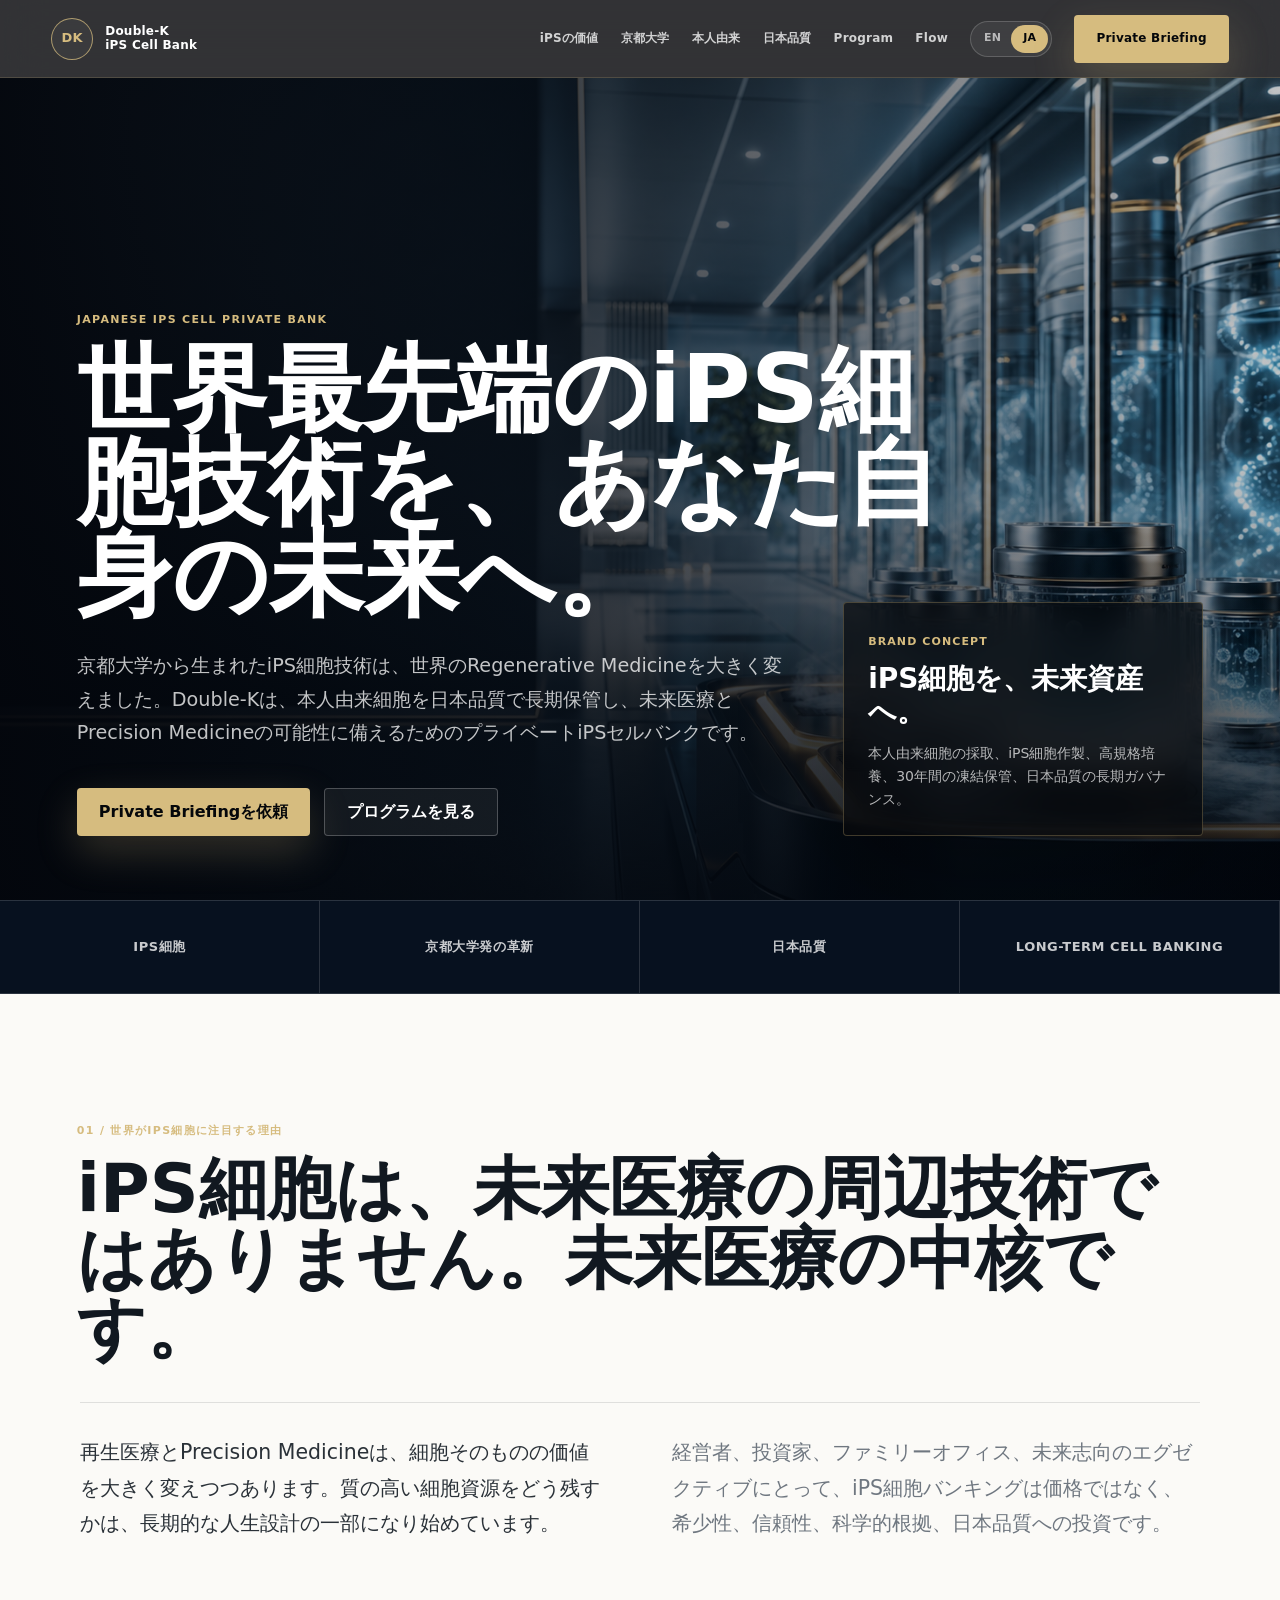
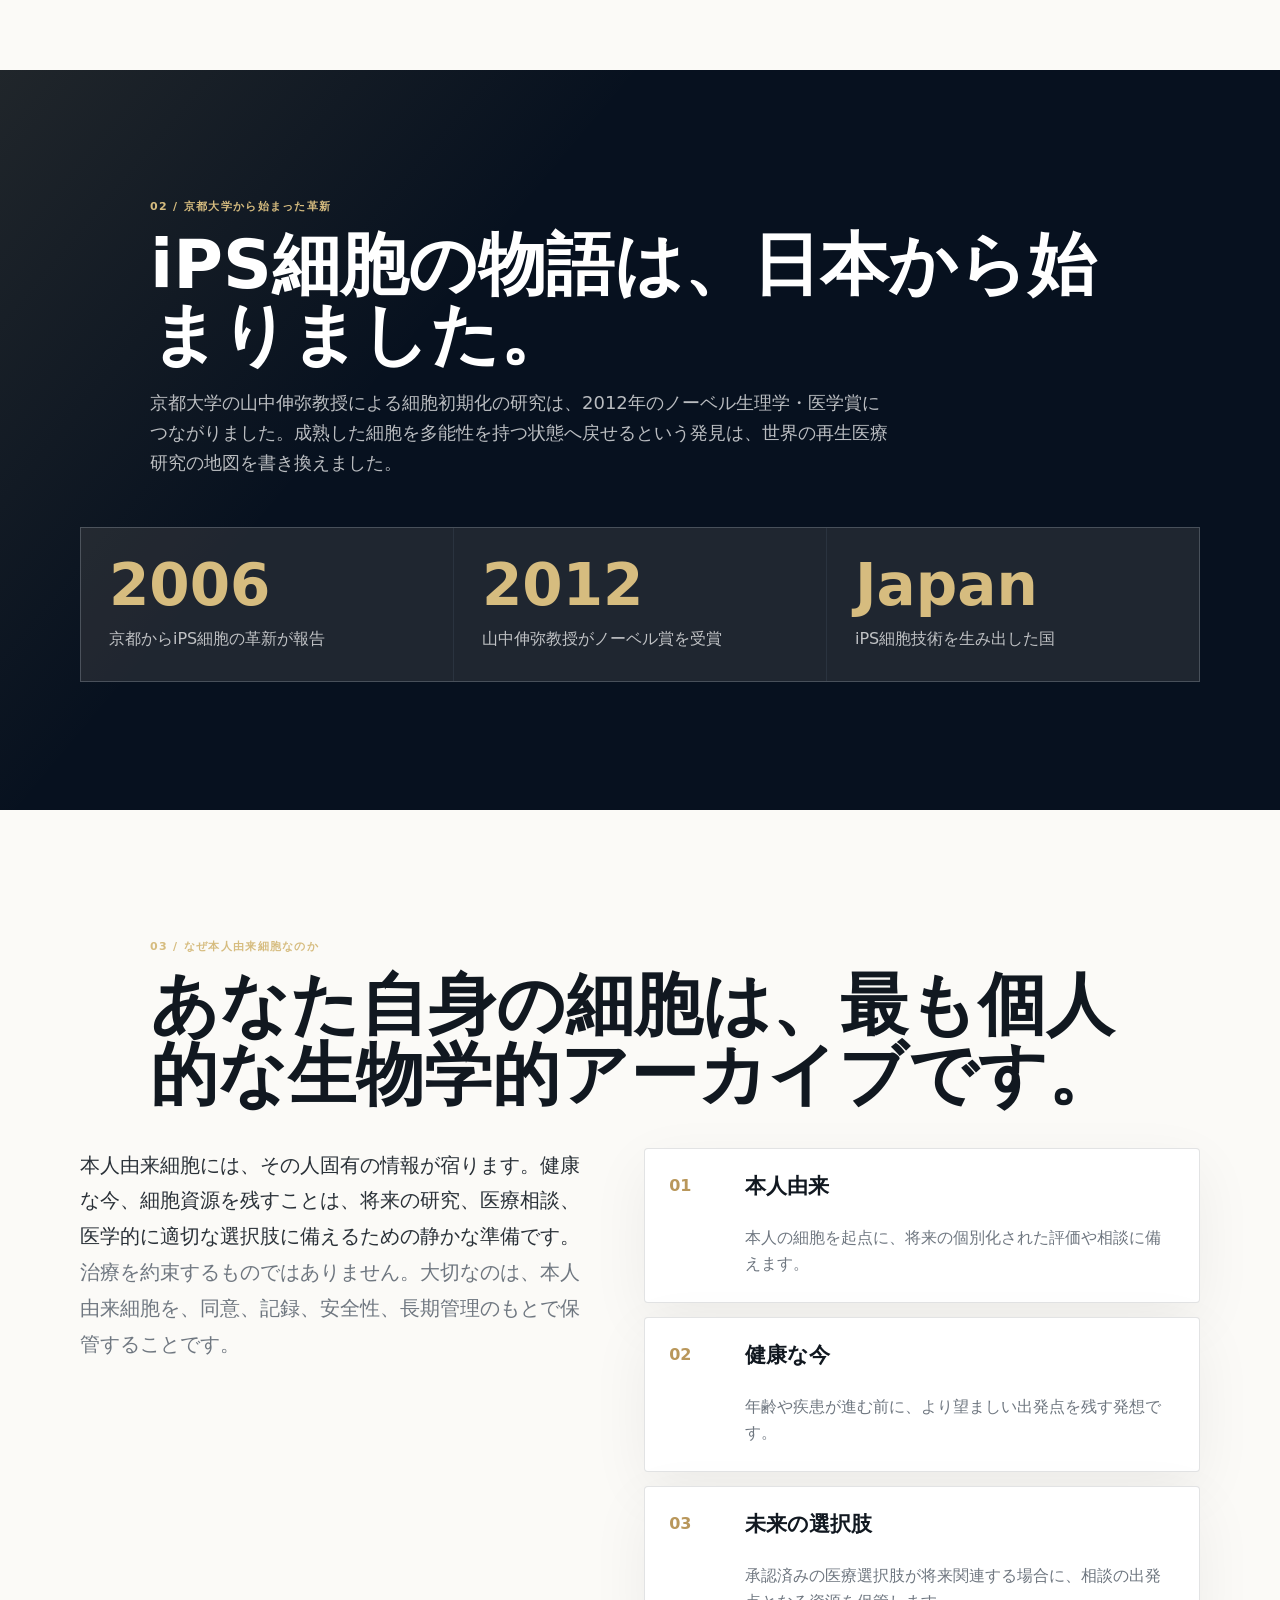
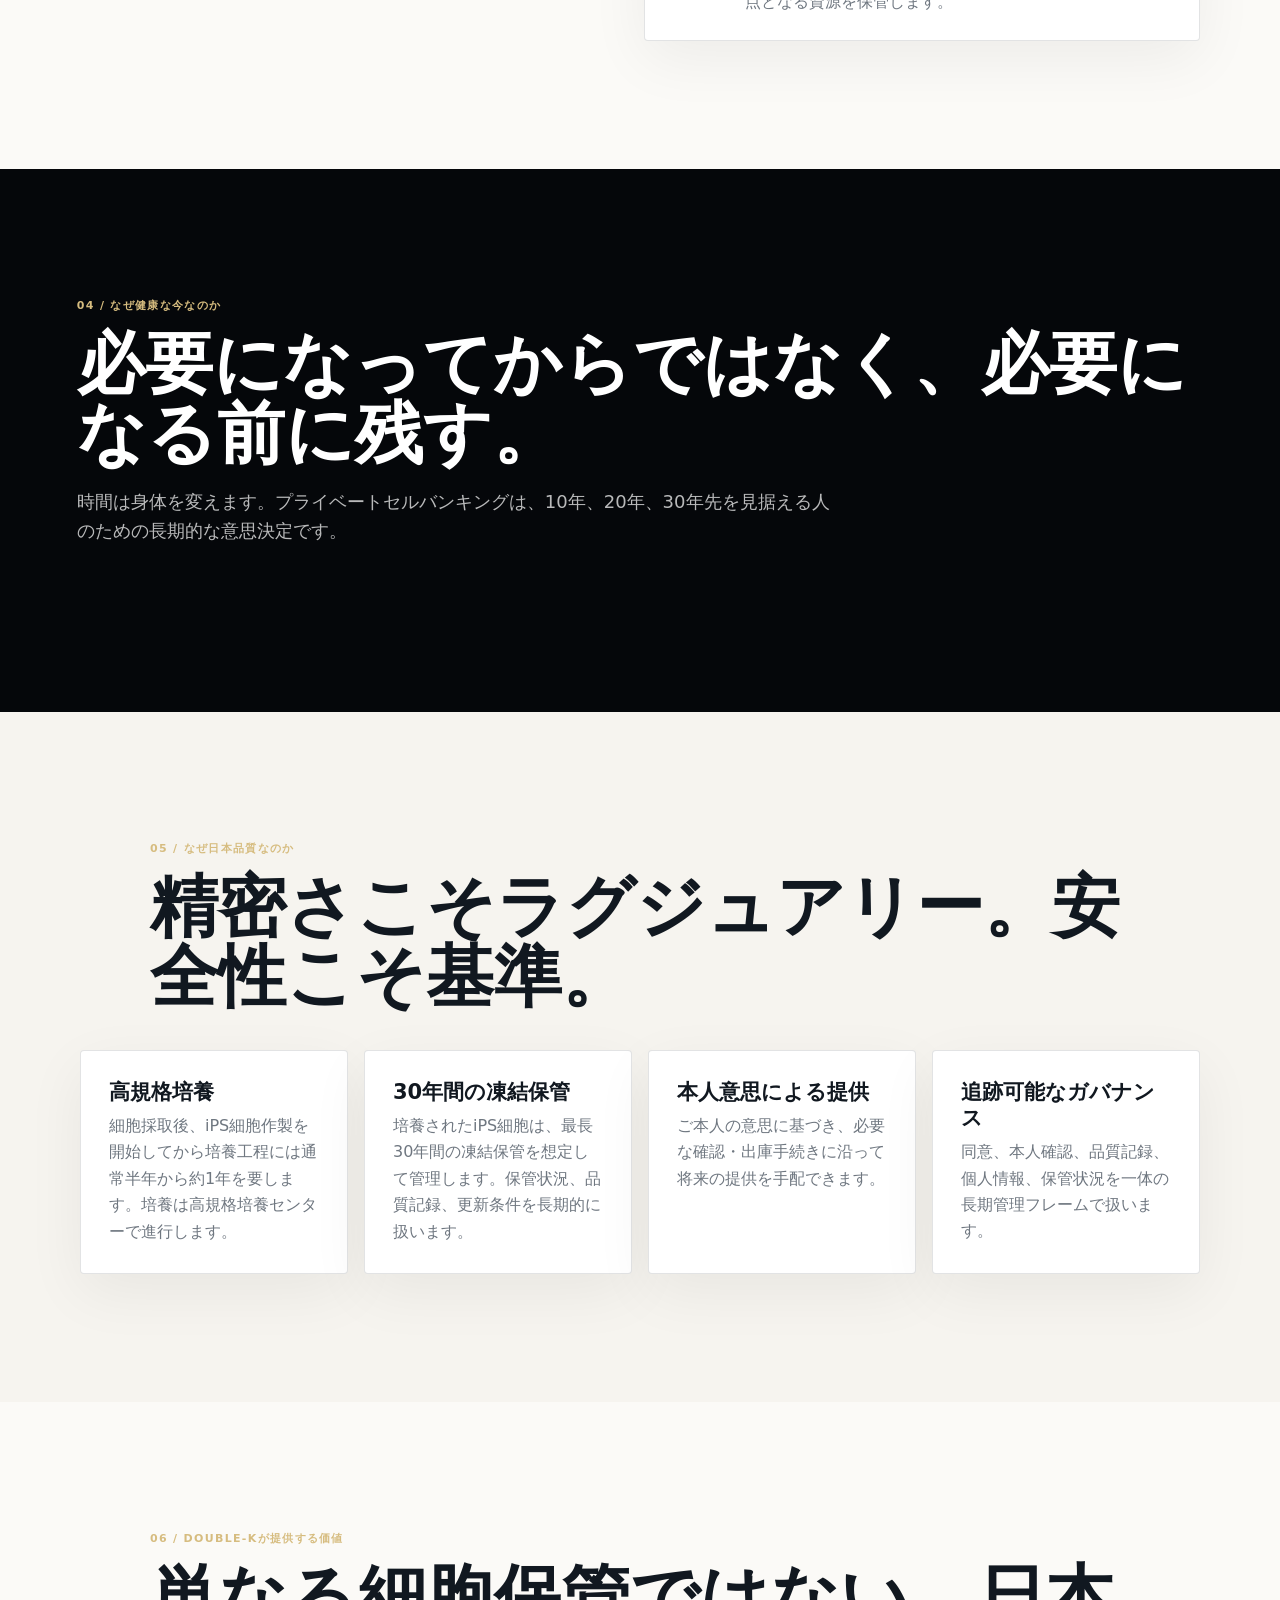
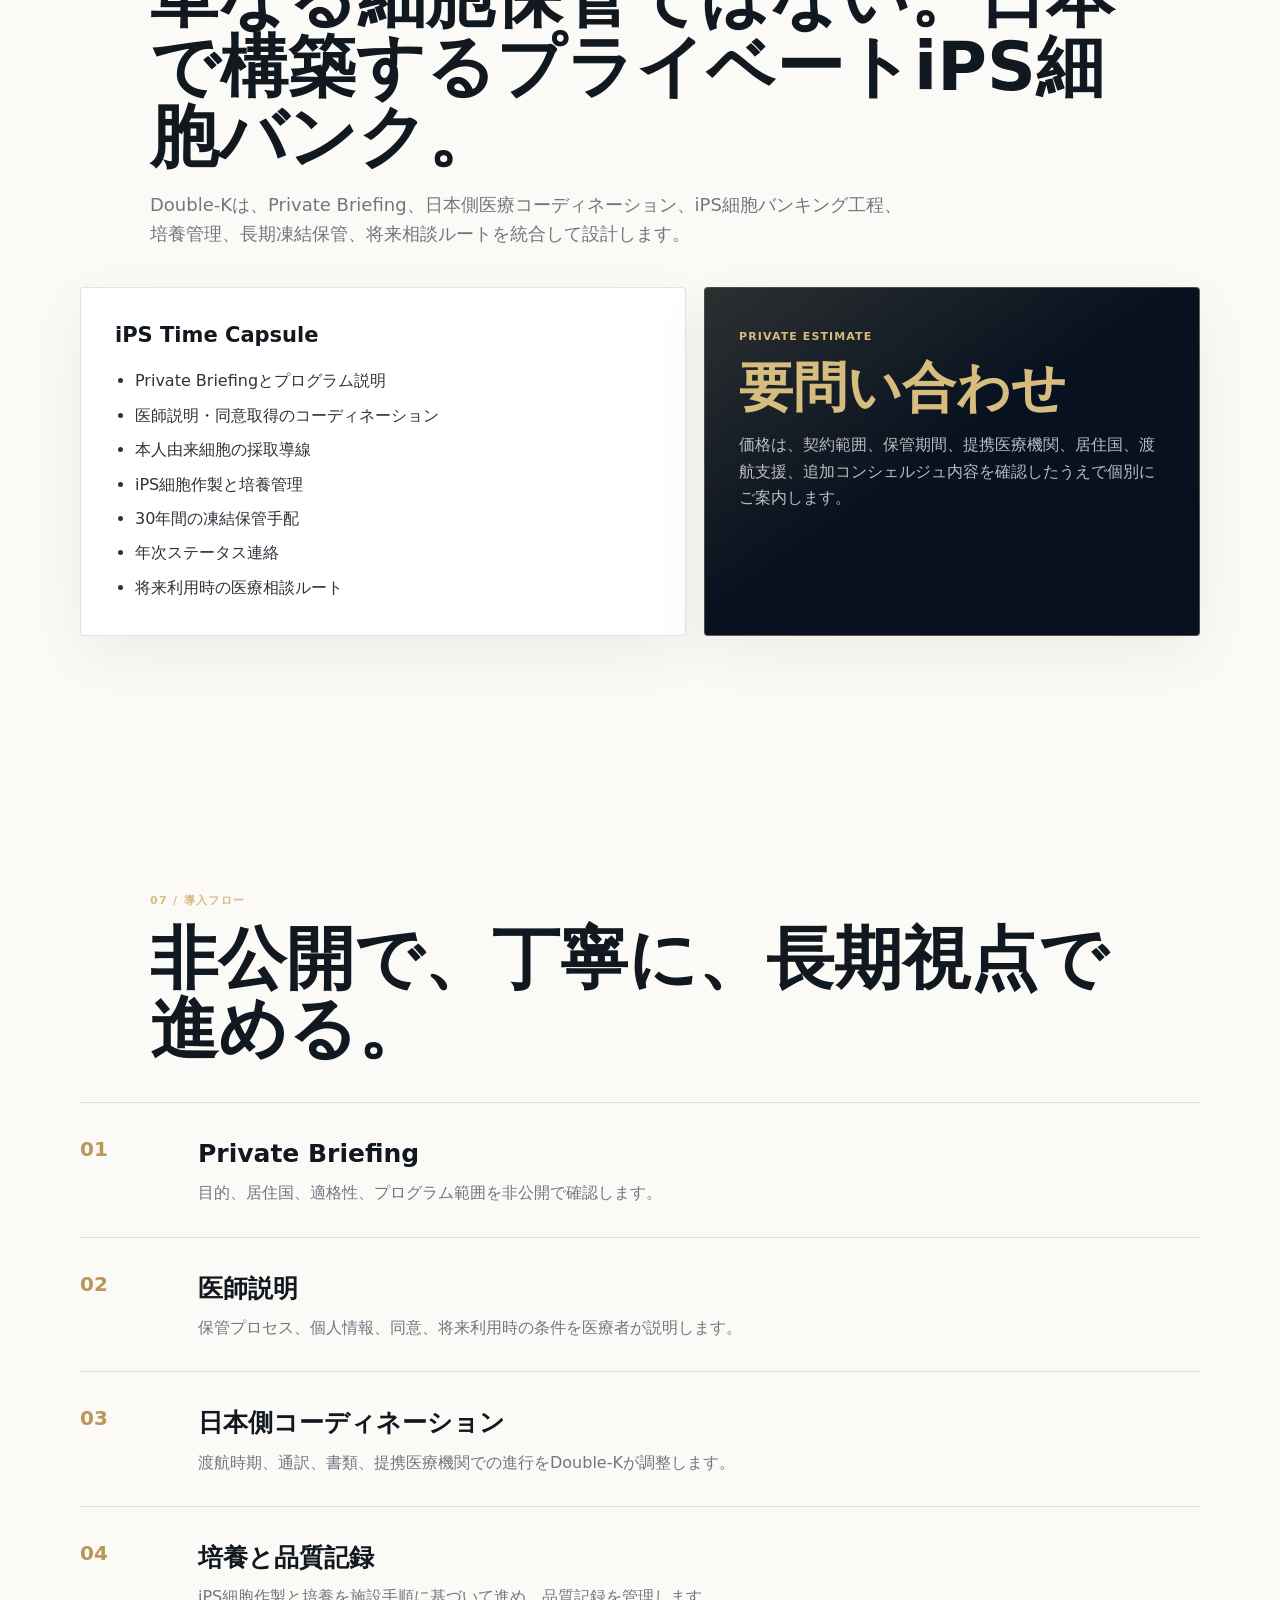
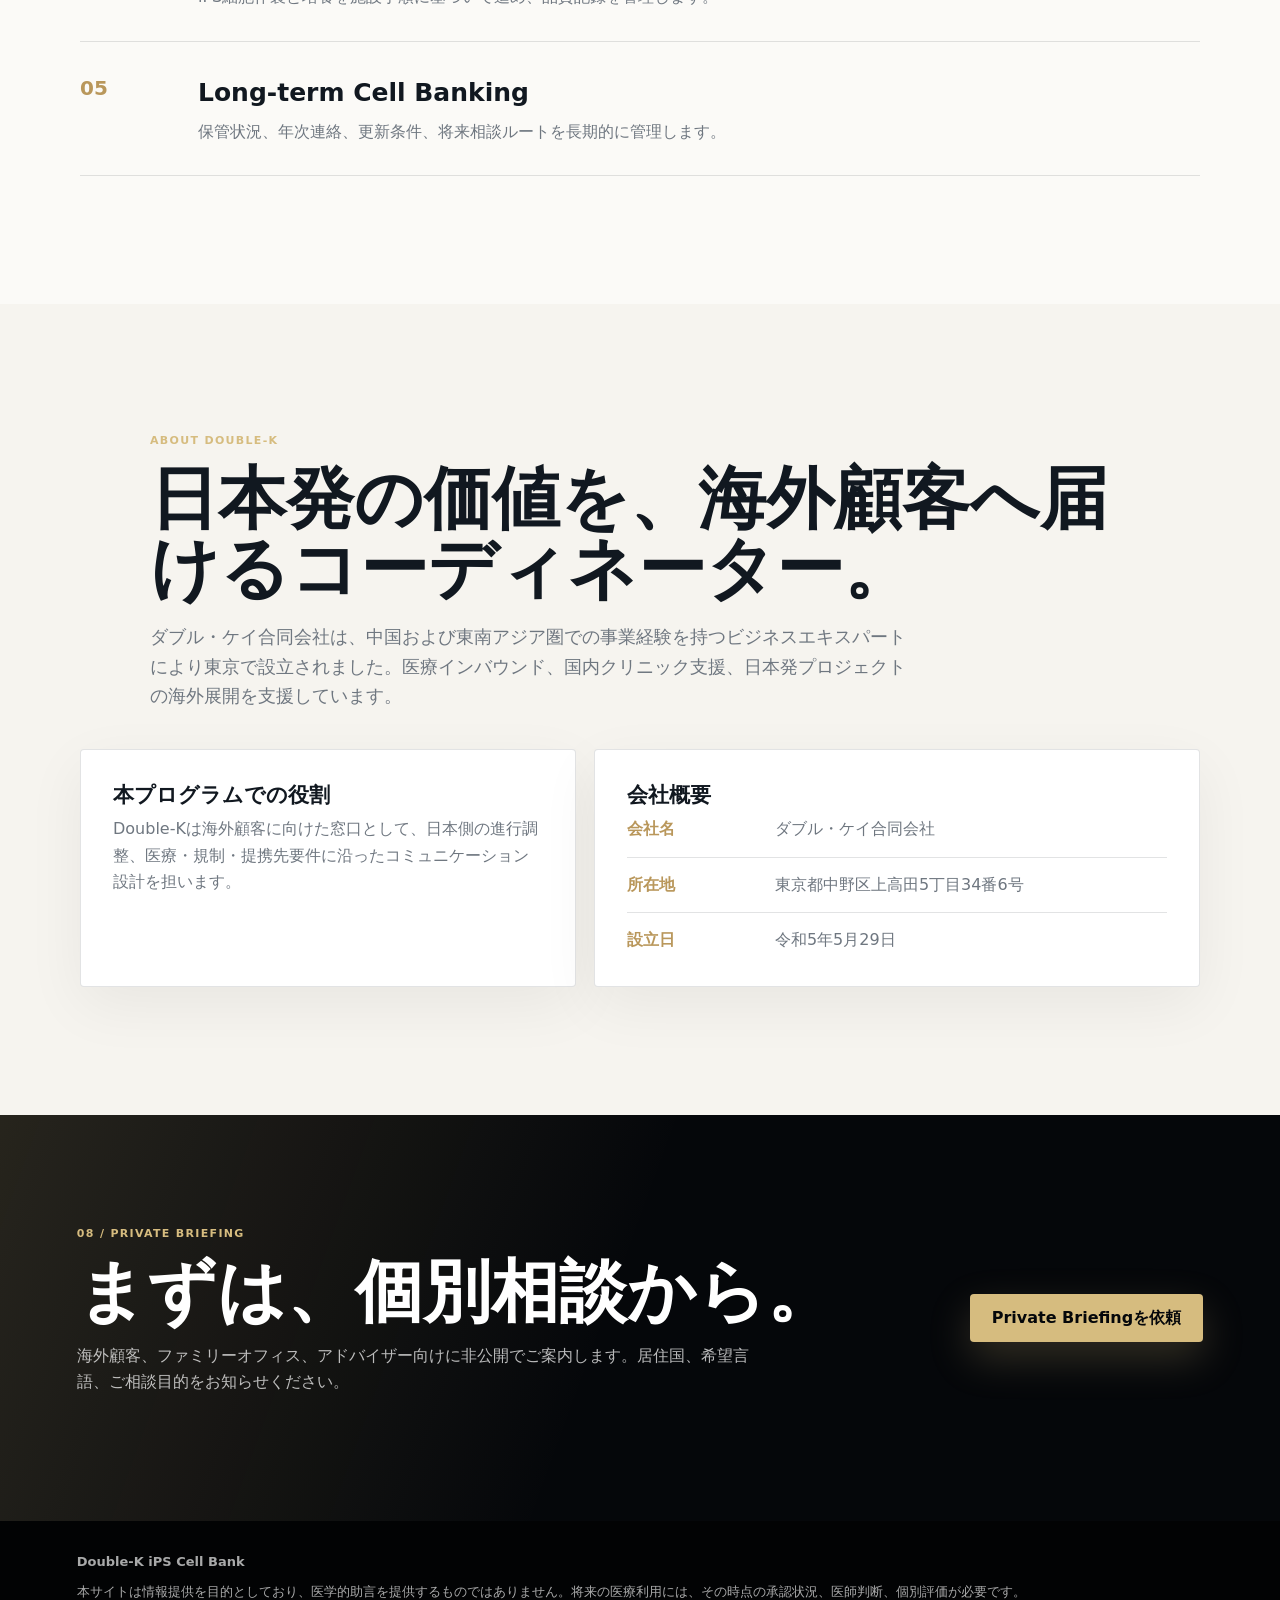
==== commit eb4975c3: "Redesign iPS private bank brand experience" ====
--- a/ja/index.html
+++ b/ja/index.html
@@ -4,11 +4,11 @@
   <meta charset="utf-8">
   <meta name="viewport" content="width=device-width, initial-scale=1">
   <link rel="icon" type="image/svg+xml" href="../assets/favicon.svg">
-  <title>Double-K iPS細胞バンク | 日本発のプライベート細胞保管</title>
-  <meta name="description" content="Double-K iPS細胞バンクは、京都大学のiPS細胞関連技術ライセンスに基づき、海外顧客向けに日本での医療コーディネーションと長期保管ガバナンスを提供するプレミアム細胞バンキングプログラムです。">
+  <title>Double-K iPS細胞バンク | 世界最先端のiPS細胞プライベートバンク</title>
+  <meta name="description" content="Double-K iPS細胞バンクは、京都大学発のiPS細胞技術、日本品質の長期管理、本人由来細胞の保管を軸とする、海外富裕層向けプライベートiPSセルバンクです。">
   <meta property="og:site_name" content="Double-K iPS細胞バンク">
-  <meta property="og:title" content="Double-K iPS細胞バンク | 日本発のプライベート細胞保管">
-  <meta property="og:description" content="未来の医療選択肢に備える、プレミアムiPS細胞バンキングプログラム。">
+  <meta property="og:title" content="Double-K iPS細胞バンク | 世界最先端のiPS細胞プライベートバンク">
+  <meta property="og:description" content="世界最先端のiPS細胞技術を、あなた自身の未来へ。">
   <meta property="og:type" content="website">
   <meta property="og:image" content="../assets/ips-cell-bank-hero.png">
   <meta name="twitter:card" content="summary_large_image">
@@ -24,114 +24,130 @@
       <span></span><span></span><span></span>
     </button>
     <nav id="site-nav" class="site-nav">
-      <a href="#program">プログラム</a>
-      <a href="#science">iPS技術</a>
-      <a href="#process">流れ</a>
-      <a href="#governance">信頼設計</a>
-      <a href="#about">会社情報</a>
-      <a href="#faq">FAQ</a>
+      <a href="#why">iPSの価値</a>
+      <a href="#origin">京都大学</a>
+      <a href="#cells">本人由来</a>
+      <a href="#quality">日本品質</a>
+      <a href="#program">Program</a>
+      <a href="#process">Flow</a>
       <span class="lang-switch" aria-label="言語切り替え">
         <a href="../">EN</a>
         <a class="is-active" href="./" aria-current="page">JA</a>
       </span>
-      <a class="nav-cta" href="#contact">資料請求</a>
+      <a class="nav-cta" href="#contact">Private Briefing</a>
     </nav>
   </header>
 
   <main id="top">
     <section class="hero">
-      <img class="hero-bg" src="../assets/ips-cell-bank-hero.png" alt="先端的な細胞保管施設のイメージ">
+      <img class="hero-bg" src="../assets/ips-cell-bank-hero.png" alt="先端的なiPS細胞バンキングと凍結保管環境">
       <div class="hero-shade"></div>
       <div class="hero-copy">
-        <p class="eyebrow">Japan-Origin Future Medicine Infrastructure</p>
-        <h1>日本品質の安全管理で、細胞の未来価値を保管する。</h1>
-        <p class="lead">Double-K iPS細胞バンクは、海外顧客に向けたプレミアム細胞保管プログラムです。日本での医療コーディネーション、安全性を重視した長期保管ガバナンス、京都大学のiPS細胞関連技術ライセンスを基盤に、将来に備える体制を構築します。</p>
+        <p class="eyebrow">Japanese iPS Cell Private Bank</p>
+        <h1>世界最先端のiPS細胞技術を、あなた自身の未来へ。</h1>
+        <p class="lead">京都大学から生まれたiPS細胞技術は、世界のRegenerative Medicineを大きく変えました。Double-Kは、本人由来細胞を日本品質で長期保管し、未来医療とPrecision Medicineの可能性に備えるためのプライベートiPSセルバンクです。</p>
         <div class="hero-actions">
-          <a class="button primary" href="#contact">プライベート資料を請求</a>
-          <a class="button secondary" href="#process">導入フローを見る</a>
+          <a class="button primary" href="#contact">Private Briefingを依頼</a>
+          <a class="button secondary" href="#program">プログラムを見る</a>
         </div>
-        <p class="hero-note">日本品質の保管体制を求める海外顧客向けに、医学的確認、法規制、提携施設の受入体制を踏まえて導入可否を確認します。</p>
-      </div>
-      <div class="hero-panel" aria-label="プログラム概要">
-        <span class="panel-kicker">Core Offering</span>
-        <strong>iPS細胞バンク</strong>
-        <p>細胞採取コーディネーション、iPS細胞作製プロセス、品質記録、凍結保管、将来利用時の相談導線を一体で設計します。</p>
-      </div>
-    </section>
-
-    <section class="proof-band">
-      <p>京都大学iPS細胞関連技術ライセンス</p>
-      <p>日本品質の医療コーディネーション</p>
-      <p>安全性を重視した記録管理</p>
-      <p>長期保管ガバナンス</p>
-    </section>
-
-    <section id="program" class="section split-section">
-      <div class="section-heading">
-        <p class="eyebrow">The Position</p>
-        <h2>日本品質で将来に備える、プライベートiPS細胞バンク。</h2>
+      </div>
+      <aside class="hero-panel" aria-label="プログラムの要点">
+        <span class="panel-kicker">Brand Concept</span>
+        <strong>iPS細胞を、未来資産へ。</strong>
+        <p>本人由来細胞の採取、iPS細胞作製、高規格培養、30年間の凍結保管、日本品質の長期ガバナンス。</p>
+      </aside>
+    </section>
+
+    <section class="proof-band" aria-label="ブランドの中核">
+      <p>iPS細胞</p>
+      <p>京都大学発の革新</p>
+      <p>日本品質</p>
+      <p>Long-term Cell Banking</p>
+    </section>
+
+    <section id="why" class="section editorial-section">
+      <div class="section-heading wide-heading">
+        <p class="eyebrow">01 / 世界がiPS細胞に注目する理由</p>
+        <h2>iPS細胞は、未来医療の周辺技術ではありません。未来医療の中核です。</h2>
+      </div>
+      <div class="statement-grid">
+        <p>再生医療とPrecision Medicineは、細胞そのものの価値を大きく変えつつあります。質の高い細胞資源をどう残すかは、長期的な人生設計の一部になり始めています。</p>
+        <p>経営者、投資家、ファミリーオフィス、未来志向のエグゼクティブにとって、iPS細胞バンキングは価格ではなく、希少性、信頼性、科学的根拠、日本品質への投資です。</p>
+      </div>
+    </section>
+
+    <section id="origin" class="section origin-section">
+      <div class="origin-card">
+        <p class="eyebrow">02 / 京都大学から始まった革新</p>
+        <h2>iPS細胞の物語は、日本から始まりました。</h2>
+        <p>京都大学の山中伸弥教授による細胞初期化の研究は、2012年のノーベル生理学・医学賞につながりました。成熟した細胞を多能性を持つ状態へ戻せるという発見は、世界の再生医療研究の地図を書き換えました。</p>
+      </div>
+      <div class="origin-metrics" aria-label="iPS細胞の起源">
+        <article><strong>2006</strong><span>京都からiPS細胞の革新が報告</span></article>
+        <article><strong>2012</strong><span>山中伸弥教授がノーベル賞を受賞</span></article>
+        <article><strong>Japan</strong><span>iPS細胞技術を生み出した国</span></article>
+      </div>
+    </section>
+
+    <section id="cells" class="section split-section">
+      <div class="section-heading">
+        <p class="eyebrow">03 / なぜ本人由来細胞なのか</p>
+        <h2>あなた自身の細胞は、最も個人的な生物学的アーカイブです。</h2>
       </div>
       <div class="split-grid">
-        <div>
-          <p>iPS細胞バンキングは、本人由来の細胞資源を構造化された保管モデルのもとで残し、再生医療、疾患モデル、個別化医療研究が進展する未来に備えるための選択肢です。</p>
-          <p>Double-Kは、日本を海外顧客のための窓口として位置づけます。ライセンス技術、医療面談、コンシェルジュ対応、安全性を重視した記録管理、長期保管の運用を組み合わせ、「日本品質の未来準備」として提案します。</p>
+        <div class="quiet-copy">
+          <p>本人由来細胞には、その人固有の情報が宿ります。健康な今、細胞資源を残すことは、将来の研究、医療相談、医学的に適切な選択肢に備えるための静かな準備です。</p>
+          <p>治療を約束するものではありません。大切なのは、本人由来細胞を、同意、記録、安全性、長期管理のもとで保管することです。</p>
         </div>
         <div class="signal-list">
-          <article><span>01</span><h3>保管する</h3><p>本人由来細胞を採取し、iPS細胞作製および長期凍結保管に向けたプロセスを整えます。</p></article>
-          <article><span>02</span><h3>守る</h3><p>同意履歴、品質確認、保管状況、契約情報を追跡可能な形で管理し、安全性を重視した運用を徹底します。</p></article>
-          <article><span>03</span><h3>備える</h3><p>将来の規制・医学的選択肢の変化に応じ、医療相談へ接続できる導線を維持します。</p></article>
+          <article><span>01</span><h3>本人由来</h3><p>本人の細胞を起点に、将来の個別化された評価や相談に備えます。</p></article>
+          <article><span>02</span><h3>健康な今</h3><p>年齢や疾患が進む前に、より望ましい出発点を残す発想です。</p></article>
+          <article><span>03</span><h3>未来の選択肢</h3><p>承認済みの医療選択肢が将来関連する場合に、相談の出発点となる資源を保管します。</p></article>
         </div>
       </div>
     </section>
 
-    <section id="science" class="section dark-section">
-      <div class="section-heading">
-        <p class="eyebrow">Why iPS</p>
-        <h2>iPS細胞は、個人の未来準備を支える細胞プラットフォームです。</h2>
-        <p>iPS細胞は、体細胞から作製され、再生医療、疾患研究、薬剤応答評価などの基盤となり得る細胞資源です。その価値は、信頼できる記録、丁寧な取扱い、日本品質の運用体制によって支えられます。</p>
+    <section id="timing" class="section dark-section">
+      <div class="section-heading wide-heading">
+        <p class="eyebrow">04 / なぜ健康な今なのか</p>
+        <h2>必要になってからではなく、必要になる前に残す。</h2>
+        <p>時間は身体を変えます。プライベートセルバンキングは、10年、20年、30年先を見据える人のための長期的な意思決定です。</p>
+      </div>
+    </section>
+
+    <section id="quality" class="section quality-section">
+      <div class="section-heading">
+        <p class="eyebrow">05 / なぜ日本品質なのか</p>
+        <h2>精密さこそラグジュアリー。安全性こそ基準。</h2>
       </div>
       <div class="feature-grid">
-        <article><span class="icon">A</span><h3>本人由来</h3><p>本人の細胞に由来するため、将来の個別化された研究・医療評価の出発点になり得ます。</p></article>
-        <article><span class="icon">B</span><h3>日本品質</h3><p>記録、同意、医療連携、保管管理を重視した、日本発の精密な運用設計を行います。</p></article>
-        <article><span class="icon">C</span><h3>安全重視</h3><p>保管開始前から、同意、追跡性、取扱い、説明品質を重視して進行します。</p></article>
-      </div>
-    </section>
-
-    <section id="process" class="section process-section">
-      <div class="section-heading">
-        <p class="eyebrow">Client Journey</p>
-        <h2>非公開相談から長期保管まで、上質に管理された導入フロー。</h2>
-      </div>
-      <ol class="process-list">
-        <li><span>01</span><div><h3>導入可否の事前確認</h3><p>居住国、目的、既往歴、渡航条件、プログラム適合性を確認します。</p></div></li>
-        <li><span>02</span><div><h3>医師説明と同意取得</h3><p>保管プロセス、想定リスク、個人情報の取扱い、将来利用時の条件を医療者が事前に説明します。</p></div></li>
-        <li><span>03</span><div><h3>日本側での細胞採取コーディネーション</h3><p>来日スケジュール、通訳、書類、提携医療機関での採取フローをDouble-Kが調整します。</p></div></li>
-        <li><span>04</span><div><h3>iPS細胞作製と培養管理</h3><p>細胞採取後、iPS細胞作製を開始してから培養工程には通常半年から約1年を要します。培養は、当社が連携する高規格培養センターにて、施設手順に基づき安全性を重視して進行します。</p></div></li>
-        <li><span>05</span><div><h3>30年間の凍結保管と将来提供</h3><p>培養されたiPS細胞は、最長30年間の凍結保管を想定して管理します。ご本人の意思に基づき、必要な確認・出庫手続きに沿って将来の提供を手配できます。</p></div></li>
-      </ol>
-    </section>
-
-    <section class="section package-section">
-      <div class="section-heading">
-        <p class="eyebrow">Signature Program</p>
-        <h2>iPS Time Capsule</h2>
-        <p>日本で本格的な細胞バンキング関係を構築したい海外顧客向けのフラッグシッププログラムです。</p>
-      </div>
-      <div class="package-grid">
+        <article><h3>高規格培養</h3><p>細胞採取後、iPS細胞作製を開始してから培養工程には通常半年から約1年を要します。培養は高規格培養センターで進行します。</p></article>
+        <article><h3>30年間の凍結保管</h3><p>培養されたiPS細胞は、最長30年間の凍結保管を想定して管理します。保管状況、品質記録、更新条件を長期的に扱います。</p></article>
+        <article><h3>本人意思による提供</h3><p>ご本人の意思に基づき、必要な確認・出庫手続きに沿って将来の提供を手配できます。</p></article>
+        <article><h3>追跡可能なガバナンス</h3><p>同意、本人確認、品質記録、個人情報、保管状況を一体の長期管理フレームで扱います。</p></article>
+      </div>
+    </section>
+
+    <section id="program" class="section program-section">
+      <div class="section-heading">
+        <p class="eyebrow">06 / Double-Kが提供する価値</p>
+        <h2>単なる細胞保管ではない。日本で構築するプライベートiPS細胞バンク。</h2>
+        <p>Double-Kは、Private Briefing、日本側医療コーディネーション、iPS細胞バンキング工程、培養管理、長期凍結保管、将来相談ルートを統合して設計します。</p>
+      </div>
+      <div class="program-grid">
         <article>
-          <h3>想定内容</h3>
+          <h3>iPS Time Capsule</h3>
           <ul>
-            <li>プライベート面談とプログラム説明</li>
+            <li>Private Briefingとプログラム説明</li>
             <li>医師説明・同意取得のコーディネーション</li>
-            <li>細胞採取とiPS細胞バンク工程</li>
-            <li>半年から約1年の培養管理</li>
-            <li>高規格培養センターでの取扱い</li>
+            <li>本人由来細胞の採取導線</li>
+            <li>iPS細胞作製と培養管理</li>
             <li>30年間の凍結保管手配</li>
             <li>年次ステータス連絡</li>
             <li>将来利用時の医療相談ルート</li>
           </ul>
         </article>
-        <article class="price-card">
+        <article class="estimate-card">
           <span>Private Estimate</span>
           <strong>要問い合わせ</strong>
           <p>価格は、契約範囲、保管期間、提携医療機関、居住国、渡航支援、追加コンシェルジュ内容を確認したうえで個別にご案内します。</p>
@@ -139,49 +155,34 @@
       </div>
     </section>
 
-    <section id="governance" class="section governance-section">
-      <div class="section-heading">
-        <p class="eyebrow">Japan Safety Architecture</p>
-        <h2>価値の中心は、細胞を守る日本品質の安全設計です。</h2>
-      </div>
-      <div class="governance-grid">
-        <article><h3>ライセンスの明確化</h3><p>京都大学iPS細胞関連技術ライセンスに基づき、契約範囲に沿った正確な説明を行います。</p></article>
-        <article><h3>医療レビュー</h3><p>医療者による説明、同意取得、将来利用時の相談導線を組み込み、自己判断だけで進まない体制を整えます。</p></article>
-        <article><h3>個人情報とデータ安全性</h3><p>本人確認、医療情報、生物学的データは、同意記録とアクセス制御を前提に丁寧に取り扱います。</p></article>
-        <article><h3>国際顧客の適合性</h3><p>顧客の居住国ルール、日本側要件、実務上の受入可否を確認したうえで進めます。</p></article>
-      </div>
-    </section>
-
-    <section id="faq" class="section faq-section">
-      <div class="section-heading">
-        <p class="eyebrow">FAQ</p>
-        <h2>安全性を重視する日本発プログラムとしての考え方。</h2>
-      </div>
-      <div class="faq-list">
-        <details open><summary>iPS細胞バンクで何に備えられますか？</summary><p>本人由来の細胞資源を、構造化された保管ガバナンスのもとで残します。将来、関連する承認済みの医療選択肢が生まれた際に、医療相談の出発点となる準備を整えます。</p></details>
-        <details><summary>京都大学の技術はどのように位置づけますか？</summary><p>本プログラムは、京都大学iPS細胞関連技術ライセンスに基づく技術を活用し、Double-Kの日本側コーディネーションと顧客支援を組み合わせて提供します。</p></details>
-        <details><summary>誰に向けたサービスですか？</summary><p>将来に備え、日本品質の記録管理、安全性レビュー、長期保管ガバナンスを重視した細胞バンク関係を構築したい海外顧客向けです。</p></details>
-      </div>
+    <section id="process" class="section process-section">
+      <div class="section-heading">
+        <p class="eyebrow">07 / 導入フロー</p>
+        <h2>非公開で、丁寧に、長期視点で進める。</h2>
+      </div>
+      <ol class="process-list">
+        <li><span>01</span><div><h3>Private Briefing</h3><p>目的、居住国、適格性、プログラム範囲を非公開で確認します。</p></div></li>
+        <li><span>02</span><div><h3>医師説明</h3><p>保管プロセス、個人情報、同意、将来利用時の条件を医療者が説明します。</p></div></li>
+        <li><span>03</span><div><h3>日本側コーディネーション</h3><p>渡航時期、通訳、書類、提携医療機関での進行をDouble-Kが調整します。</p></div></li>
+        <li><span>04</span><div><h3>培養と品質記録</h3><p>iPS細胞作製と培養を施設手順に基づいて進め、品質記録を管理します。</p></div></li>
+        <li><span>05</span><div><h3>Long-term Cell Banking</h3><p>保管状況、年次連絡、更新条件、将来相談ルートを長期的に管理します。</p></div></li>
+      </ol>
     </section>
 
     <section id="about" class="section about-section">
       <div class="section-heading">
-        <p class="eyebrow">About Us</p>
-        <h2>Double-Kは、日本発の事業と海外需要をつなぐ実行パートナーです。</h2>
-        <p>ダブル・ケイ合同会社は、中国および東南アジア圏での事業経験を持つビジネスエキスパートにより東京で設立されました。創業時はエイジングケア化粧品の製品化・輸出・販売エリアにおけるマーケティングを主力とし、現在は医療インバウンドの集客や国内クリニックの経営支援にも取り組んでいます。</p>
+        <p class="eyebrow">About Double-K</p>
+        <h2>日本発の価値を、海外顧客へ届けるコーディネーター。</h2>
+        <p>ダブル・ケイ合同会社は、中国および東南アジア圏での事業経験を持つビジネスエキスパートにより東京で設立されました。医療インバウンド、国内クリニック支援、日本発プロジェクトの海外展開を支援しています。</p>
       </div>
       <div class="about-grid">
-        <article>
-          <h3>本プログラムでの役割</h3>
-          <p>iPS細胞バンク構想において、Double-Kは海外顧客に向けた窓口として、プログラム説明、日本側での進行調整、医療・規制・提携先要件に沿ったコミュニケーション設計を担います。</p>
-        </article>
+        <article><h3>本プログラムでの役割</h3><p>Double-Kは海外顧客に向けた窓口として、日本側の進行調整、医療・規制・提携先要件に沿ったコミュニケーション設計を担います。</p></article>
         <article>
           <h3>会社概要</h3>
           <dl class="company-list">
             <div><dt>会社名</dt><dd>ダブル・ケイ合同会社</dd></div>
             <div><dt>所在地</dt><dd>東京都中野区上高田5丁目34番6号</dd></div>
             <div><dt>設立日</dt><dd>令和5年5月29日</dd></div>
-            <div><dt>主な事業</dt><dd>輸出入及び卸売業、輸出向け製品企画、中国及び東南アジア圏向けビジネスビルド・サポート、医療インバウンド事業、医療関連Webサイト及びLINE公式の運営、各種プロジェクトの立案・管理・実行。</dd></div>
           </dl>
         </article>
       </div>
@@ -189,11 +190,11 @@
 
     <section id="contact" class="cta-section">
       <div>
-        <p class="eyebrow">Contact</p>
-        <h2>まずは非公開ブリーフィングから。</h2>
-        <p>Double-Kは各問い合わせを確認したうえで、詳細資料、価格、提携医療機関との進行フロー、適格性確認の要件をご案内します。お問い合わせ時は、居住国、希望言語、ご相談目的をお知らせください。</p>
-      </div>
-      <a class="button primary" href="mailto:info@double-k.co.jp?subject=Double-K%20iPS%E7%B4%B0%E8%83%9E%E3%83%90%E3%83%B3%E3%82%AF%20%E8%B3%87%E6%96%99%E8%AB%8B%E6%B1%82">問い合わせる</a>
+        <p class="eyebrow">08 / Private Briefing</p>
+        <h2>まずは、個別相談から。</h2>
+        <p>海外顧客、ファミリーオフィス、アドバイザー向けに非公開でご案内します。居住国、希望言語、ご相談目的をお知らせください。</p>
+      </div>
+      <a class="button primary" href="mailto:info@double-k.co.jp?subject=Double-K%20iPS%E7%B4%B0%E8%83%9E%E3%83%90%E3%83%B3%E3%82%AF%20Private%20Briefing">Private Briefingを依頼</a>
     </section>
   </main>
 
--- a/styles.css
+++ b/styles.css
@@ -1,16 +1,17 @@
 :root {
-  --graphite: #101419;
-  --graphite-2: #171d23;
-  --ink: #162026;
-  --muted: #66757d;
-  --mist: #f4f7f7;
+  --navy: #07111f;
+  --navy-2: #0b1728;
+  --black: #05070a;
+  --ink: #111820;
+  --muted: #6f7780;
+  --mist: #f6f4ef;
+  --paper: #fbfaf7;
   --white: #ffffff;
-  --cyan: #69d4dc;
-  --teal: #0f8d91;
-  --gold: #c6a15b;
-  --line: rgba(20, 32, 38, .13);
-  --dark-line: rgba(255, 255, 255, .16);
-  --shadow: 0 28px 80px rgba(3, 12, 18, .22);
+  --champagne: #d6bc7f;
+  --gold: #b9975b;
+  --line: rgba(17, 24, 32, .12);
+  --dark-line: rgba(255, 255, 255, .14);
+  --shadow: 0 34px 100px rgba(0, 0, 0, .28);
 }
 
 * { box-sizing: border-box; }
@@ -23,7 +24,7 @@
 body {
   margin: 0;
   color: var(--ink);
-  background: var(--white);
+  background: var(--paper);
   font-family: Inter, ui-sans-serif, system-ui, -apple-system, BlinkMacSystemFont, "Segoe UI", sans-serif;
   line-height: 1.65;
 }
@@ -48,18 +49,19 @@
   min-height: 78px;
   padding: 14px clamp(18px, 4vw, 58px);
   color: var(--white);
-  background: rgba(16, 20, 25, .88);
-  border-bottom: 1px solid rgba(255, 255, 255, .12);
-  backdrop-filter: blur(18px);
+  background: rgba(5, 7, 10, .82);
+  border-bottom: 1px solid rgba(214, 188, 127, .18);
+  backdrop-filter: blur(20px);
 }
 
 .brand {
   display: inline-flex;
   align-items: center;
   gap: 12px;
-  font-size: 13px;
+  font-size: 12px;
   font-weight: 800;
   line-height: 1.1;
+  letter-spacing: .02em;
 }
 
 .brand-mark {
@@ -67,19 +69,24 @@
   place-items: center;
   width: 42px;
   height: 42px;
-  border: 1px solid rgba(198, 161, 91, .75);
+  border: 1px solid rgba(214, 188, 127, .75);
   border-radius: 50%;
-  color: var(--gold);
-  background: rgba(255, 255, 255, .06);
+  color: var(--champagne);
+  background: rgba(255, 255, 255, .04);
   font-size: 13px;
 }
 
 .site-nav {
   display: flex;
   align-items: center;
-  gap: 26px;
-  font-size: 13px;
-  font-weight: 700;
+  gap: 22px;
+  font-size: 12px;
+  font-weight: 750;
+  letter-spacing: .02em;
+}
+
+.site-nav a:not(.nav-cta) {
+  color: rgba(255, 255, 255, .78);
 }
 
 .lang-switch {
@@ -87,9 +94,9 @@
   grid-template-columns: repeat(2, 1fr);
   min-width: 78px;
   padding: 3px;
-  border: 1px solid rgba(255, 255, 255, .22);
+  border: 1px solid rgba(255, 255, 255, .18);
   border-radius: 999px;
-  background: rgba(255, 255, 255, .07);
+  background: rgba(255, 255, 255, .06);
 }
 
 .lang-switch a {
@@ -98,14 +105,14 @@
   min-height: 28px;
   padding: 0 10px;
   border-radius: 999px;
-  color: rgba(255, 255, 255, .7);
-  font-size: 12px;
+  color: rgba(255, 255, 255, .64) !important;
+  font-size: 11px;
   font-weight: 900;
 }
 
 .lang-switch a.is-active {
-  color: var(--graphite);
-  background: var(--gold);
+  color: var(--black) !important;
+  background: var(--champagne);
 }
 
 .nav-cta,
@@ -115,21 +122,21 @@
   justify-content: center;
   min-height: 48px;
   padding: 0 22px;
-  border-radius: 8px;
-  font-weight: 800;
+  border-radius: 4px;
+  font-weight: 850;
   white-space: nowrap;
 }
 
 .nav-cta,
 .button.primary {
-  color: var(--graphite);
-  background: var(--gold);
-  box-shadow: 0 14px 34px rgba(198, 161, 91, .24);
+  color: var(--black);
+  background: var(--champagne);
+  box-shadow: 0 16px 42px rgba(214, 188, 127, .22);
 }
 
 .button.secondary {
   color: var(--white);
-  background: rgba(255, 255, 255, .08);
+  background: rgba(255, 255, 255, .06);
   border: 1px solid rgba(255, 255, 255, .24);
 }
 
@@ -155,9 +162,9 @@
   overflow: hidden;
   display: grid;
   align-items: end;
-  padding: clamp(80px, 11vw, 132px) clamp(20px, 6vw, 88px) clamp(32px, 5vw, 62px);
+  padding: clamp(92px, 12vw, 150px) clamp(20px, 6vw, 88px) clamp(34px, 5vw, 68px);
   color: var(--white);
-  background: var(--graphite);
+  background: var(--black);
 }
 
 .hero-bg,
@@ -174,84 +181,80 @@
 
 .hero-shade {
   background:
-    linear-gradient(90deg, rgba(4, 8, 12, .92) 0%, rgba(4, 8, 12, .68) 42%, rgba(4, 8, 12, .18) 100%),
-    linear-gradient(0deg, rgba(4, 8, 12, .74), transparent 48%);
+    linear-gradient(90deg, rgba(3, 6, 12, .96) 0%, rgba(4, 10, 18, .78) 44%, rgba(4, 10, 18, .24) 100%),
+    linear-gradient(0deg, rgba(3, 6, 12, .8), transparent 50%);
 }
 
 .hero-copy {
   position: relative;
   z-index: 1;
-  max-width: 780px;
+  max-width: 920px;
 }
 
 .eyebrow {
-  margin: 0 0 12px;
-  color: var(--gold);
-  font-size: 12px;
+  margin: 0 0 14px;
+  color: var(--champagne);
+  font-size: 11px;
   font-weight: 900;
-  letter-spacing: .08em;
+  letter-spacing: .12em;
   text-transform: uppercase;
 }
 
 .hero h1 {
   margin: 0;
-  max-width: 820px;
-  font-size: clamp(44px, 7vw, 86px);
-  line-height: 1.02;
+  max-width: 980px;
+  font-size: clamp(44px, 7.4vw, 104px);
+  line-height: .98;
+  font-weight: 780;
 }
 
 .lead {
-  max-width: 660px;
-  margin: 24px 0 0;
-  color: rgba(255, 255, 255, .78);
-  font-size: 18px;
+  max-width: 720px;
+  margin: 28px 0 0;
+  color: rgba(255, 255, 255, .76);
+  font-size: clamp(17px, 1.5vw, 21px);
+  line-height: 1.75;
 }
 
 .hero-actions {
   display: flex;
   flex-wrap: wrap;
   gap: 14px;
-  margin-top: 34px;
-}
-
-.hero-note {
-  max-width: 760px;
-  margin: 18px 0 0;
-  color: rgba(255, 255, 255, .62);
-  font-size: 13px;
+  margin-top: 38px;
 }
 
 .hero-panel {
   position: absolute;
   right: clamp(20px, 6vw, 88px);
-  bottom: clamp(28px, 5vw, 62px);
+  bottom: clamp(28px, 5vw, 68px);
   z-index: 2;
-  width: min(340px, calc(100vw - 40px));
-  padding: 22px;
-  border: 1px solid rgba(255, 255, 255, .18);
-  border-radius: 8px;
-  background: rgba(10, 18, 23, .68);
+  width: min(360px, calc(100vw - 40px));
+  padding: 24px;
+  border: 1px solid rgba(214, 188, 127, .28);
+  border-radius: 4px;
+  background: rgba(5, 7, 10, .68);
   box-shadow: var(--shadow);
   backdrop-filter: blur(18px);
 }
 
 .panel-kicker {
-  color: var(--cyan);
-  font-size: 12px;
+  color: var(--champagne);
+  font-size: 11px;
   font-weight: 900;
+  letter-spacing: .1em;
   text-transform: uppercase;
 }
 
 .hero-panel strong {
   display: block;
-  margin-top: 8px;
+  margin-top: 10px;
   font-size: 28px;
   line-height: 1.15;
 }
 
 .hero-panel p {
-  margin: 12px 0 0;
-  color: rgba(255, 255, 255, .72);
+  margin: 14px 0 0;
+  color: rgba(255, 255, 255, .7);
   font-size: 14px;
 }
 
@@ -259,57 +262,148 @@
   display: grid;
   grid-template-columns: repeat(4, 1fr);
   color: var(--white);
-  background: var(--graphite-2);
+  background: var(--navy);
   border-top: 1px solid var(--dark-line);
   border-bottom: 1px solid var(--dark-line);
 }
 
 .proof-band p {
   margin: 0;
-  min-height: 86px;
+  min-height: 92px;
   display: grid;
   place-items: center;
   padding: 18px;
   border-right: 1px solid var(--dark-line);
   color: rgba(255, 255, 255, .78);
   text-align: center;
-  font-weight: 800;
+  font-size: 13px;
+  font-weight: 850;
+  letter-spacing: .04em;
+  text-transform: uppercase;
 }
 
 .section {
-  padding: clamp(70px, 9vw, 120px) clamp(20px, 6vw, 88px);
+  padding: clamp(78px, 10vw, 140px) clamp(20px, 6vw, 88px);
 }
 
 .section-heading {
   max-width: 980px;
-  margin: 0 auto 34px;
+  margin: 0 auto 38px;
+}
+
+.wide-heading {
+  max-width: 1140px;
 }
 
 .section-heading h2,
 .cta-section h2 {
   margin: 0;
-  font-size: clamp(30px, 4.6vw, 56px);
-  line-height: 1.08;
+  font-size: clamp(34px, 5.3vw, 74px);
+  line-height: 1.03;
+  font-weight: 760;
 }
 
 .section-heading p:not(.eyebrow) {
   max-width: 760px;
   color: var(--muted);
-  font-size: 17px;
-}
-
-.split-grid {
-  display: grid;
-  grid-template-columns: minmax(0, .86fr) minmax(360px, 1fr);
-  gap: clamp(28px, 5vw, 72px);
+  font-size: 18px;
+}
+
+.editorial-section,
+.program-section {
+  background: var(--paper);
+}
+
+.statement-grid {
+  display: grid;
+  grid-template-columns: repeat(2, 1fr);
+  gap: clamp(28px, 5vw, 80px);
   max-width: 1120px;
   margin: 0 auto;
+  border-top: 1px solid var(--line);
+  padding-top: 32px;
+}
+
+.statement-grid p,
+.quiet-copy p {
+  margin: 0;
+  color: #2a3138;
+  font-size: clamp(18px, 1.6vw, 22px);
+  line-height: 1.75;
+}
+
+.statement-grid p + p,
+.quiet-copy p + p {
+  color: var(--muted);
+}
+
+.origin-section {
+  color: var(--white);
+  background:
+    linear-gradient(130deg, rgba(214, 188, 127, .12), transparent 34%),
+    var(--navy);
+}
+
+.origin-card,
+.origin-metrics,
+.split-grid,
+.feature-grid,
+.program-grid,
+.process-list,
+.about-grid,
+.faq-list {
+  max-width: 1120px;
+  margin: 0 auto;
+}
+
+.origin-card {
+  max-width: 980px;
+}
+
+.origin-card h2 {
+  margin: 0;
+  font-size: clamp(34px, 5.3vw, 74px);
+  line-height: 1.03;
+}
+
+.origin-card p:not(.eyebrow) {
+  max-width: 740px;
+  color: rgba(255, 255, 255, .72);
+  font-size: 18px;
+}
+
+.origin-metrics {
+  display: grid;
+  grid-template-columns: repeat(3, 1fr);
+  gap: 1px;
+  margin-top: 50px;
+  background: rgba(255, 255, 255, .14);
+  border: 1px solid rgba(255, 255, 255, .14);
+}
+
+.origin-metrics article {
+  padding: 28px;
+  background: rgba(5, 7, 10, .28);
+}
+
+.origin-metrics strong {
+  display: block;
+  color: var(--champagne);
+  font-size: clamp(34px, 5vw, 58px);
+  line-height: 1;
+}
+
+.origin-metrics span {
+  display: block;
+  margin-top: 12px;
+  color: rgba(255, 255, 255, .72);
+}
+
+.split-grid {
+  display: grid;
+  grid-template-columns: minmax(0, .9fr) minmax(360px, 1fr);
+  gap: clamp(34px, 5vw, 84px);
   align-items: start;
-}
-
-.split-grid > div:first-child {
-  color: #34434a;
-  font-size: 18px;
 }
 
 .signal-list {
@@ -319,41 +413,40 @@
 
 .signal-list article,
 .feature-grid article,
-.package-grid article,
-.governance-grid article,
+.program-grid article,
+.about-grid article,
 .faq-list details {
   border: 1px solid var(--line);
-  border-radius: 8px;
+  border-radius: 4px;
   background: var(--white);
-  box-shadow: 0 18px 50px rgba(8, 24, 32, .07);
+  box-shadow: 0 18px 60px rgba(5, 7, 10, .06);
 }
 
 .signal-list article {
   display: grid;
   grid-template-columns: 58px 1fr;
   gap: 18px;
-  padding: 22px;
-}
-
-.signal-list span,
-.feature-grid .icon {
-  color: var(--teal);
+  padding: 24px;
+}
+
+.signal-list span {
+  color: var(--gold);
   font-weight: 900;
 }
 
 .signal-list h3,
 .feature-grid h3,
-.package-grid h3,
-.governance-grid h3 {
-  margin: 0 0 6px;
-  font-size: 20px;
+.program-grid h3,
+.about-grid h3 {
+  margin: 0 0 8px;
+  font-size: 21px;
   line-height: 1.25;
 }
 
 .signal-list p,
 .feature-grid p,
-.package-grid p,
-.governance-grid p,
+.program-grid p,
+.about-grid p,
 .faq-list p {
   margin: 0;
   color: var(--muted);
@@ -363,45 +456,33 @@
 
 .dark-section {
   color: var(--white);
-  background:
-    linear-gradient(135deg, rgba(105, 212, 220, .08), transparent 36%),
-    var(--graphite);
+  background: var(--black);
 }
 
 .dark-section .section-heading p:not(.eyebrow) {
   color: rgba(255, 255, 255, .72);
 }
 
-.feature-grid,
-.governance-grid {
-  display: grid;
-  grid-template-columns: repeat(3, 1fr);
-  gap: 20px;
-  max-width: 1120px;
-  margin: 0 auto;
+.quality-section,
+.about-section {
+  background: var(--mist);
+}
+
+.feature-grid {
+  display: grid;
+  grid-template-columns: repeat(4, 1fr);
+  gap: 16px;
 }
 
 .feature-grid article {
-  padding: 26px;
-  color: var(--ink);
-}
-
-.feature-grid .icon {
-  display: inline-grid;
-  place-items: center;
-  width: 38px;
-  height: 38px;
-  margin-bottom: 18px;
-  border: 1px solid rgba(15, 141, 145, .28);
-  border-radius: 50%;
-  background: rgba(105, 212, 220, .1);
-}
-
-.process-section { background: var(--mist); }
+  padding: 28px;
+}
+
+.process-section {
+  background: var(--paper);
+}
 
 .process-list {
-  max-width: 980px;
-  margin: 0 auto;
   padding: 0;
   list-style: none;
   border-top: 1px solid var(--line);
@@ -410,8 +491,8 @@
 .process-list li {
   display: grid;
   grid-template-columns: 90px 1fr;
-  gap: 24px;
-  padding: 28px 0;
+  gap: 28px;
+  padding: 30px 0;
   border-bottom: 1px solid var(--line);
 }
 
@@ -423,7 +504,7 @@
 
 .process-list h3 {
   margin: 0 0 6px;
-  font-size: 24px;
+  font-size: 25px;
 }
 
 .process-list p {
@@ -431,86 +512,60 @@
   color: var(--muted);
 }
 
-.package-grid {
+.program-grid {
   display: grid;
   grid-template-columns: 1.1fr .9fr;
-  gap: 20px;
-  max-width: 1120px;
-  margin: 0 auto;
-}
-
-.package-grid article { padding: 30px; }
-
-.package-grid ul {
-  margin: 18px 0 0;
+  gap: 18px;
+}
+
+.program-grid article {
+  padding: 34px;
+}
+
+.program-grid ul {
+  margin: 20px 0 0;
   padding-left: 20px;
-  color: #33434a;
-}
-
-.package-grid li + li { margin-top: 8px; }
-
-.price-card {
+  color: #2d3339;
+}
+
+.program-grid li + li { margin-top: 8px; }
+
+.estimate-card {
   color: var(--white);
   background:
-    linear-gradient(145deg, rgba(198, 161, 91, .2), transparent),
-    var(--graphite) !important;
-  border-color: rgba(198, 161, 91, .36) !important;
-}
-
-.price-card span {
-  color: var(--cyan);
-  font-size: 12px;
+    linear-gradient(145deg, rgba(214, 188, 127, .18), transparent 48%),
+    var(--navy) !important;
+  border-color: rgba(214, 188, 127, .34) !important;
+}
+
+.estimate-card span {
+  color: var(--champagne);
+  font-size: 11px;
   font-weight: 900;
+  letter-spacing: .1em;
   text-transform: uppercase;
 }
 
-.price-card strong {
+.estimate-card strong {
   display: block;
-  margin: 10px 0 18px;
-  color: var(--gold);
-  font-size: clamp(42px, 5vw, 64px);
+  margin: 12px 0 18px;
+  color: var(--champagne);
+  font-size: clamp(38px, 4.2vw, 58px);
   line-height: 1;
 }
 
-.price-card p { color: rgba(255, 255, 255, .72); }
-
-.governance-section { background: #f9faf9; }
-
-.governance-grid {
-  grid-template-columns: repeat(4, 1fr);
-}
-
-.governance-grid article { padding: 26px; }
-
-.about-section {
-  background: var(--mist);
+.estimate-card p {
+  color: rgba(255, 255, 255, .72);
 }
 
 .about-grid {
   display: grid;
   grid-template-columns: .9fr 1.1fr;
-  gap: 20px;
-  max-width: 1120px;
-  margin: 0 auto;
+  gap: 18px;
 }
 
 .about-grid article {
-  padding: 30px;
-  border: 1px solid var(--line);
-  border-radius: 8px;
-  background: var(--white);
-  box-shadow: 0 18px 50px rgba(8, 24, 32, .07);
-}
-
-.about-grid h3 {
-  margin: 0 0 10px;
-  font-size: 22px;
-  line-height: 1.25;
-}
-
-.about-grid p {
-  margin: 0;
-  color: var(--muted);
+  padding: 32px;
 }
 
 .company-list {
@@ -525,17 +580,11 @@
   border-bottom: 1px solid var(--line);
 }
 
-.company-list div:first-child {
-  padding-top: 0;
-}
-
-.company-list div:last-child {
-  padding-bottom: 0;
-  border-bottom: 0;
-}
+.company-list div:first-child { padding-top: 0; }
+.company-list div:last-child { padding-bottom: 0; border-bottom: 0; }
 
 .company-list dt {
-  color: var(--teal);
+  color: var(--gold);
   font-weight: 900;
 }
 
@@ -545,8 +594,6 @@
 }
 
 .faq-list {
-  max-width: 980px;
-  margin: 0 auto;
   display: grid;
   gap: 14px;
 }
@@ -559,29 +606,31 @@
   font-weight: 900;
 }
 
-.faq-list p { padding: 0 24px 24px; }
+.faq-list p {
+  padding: 0 24px 24px;
+}
 
 .cta-section {
   display: flex;
   align-items: center;
   justify-content: space-between;
-  gap: 28px;
-  padding: clamp(64px, 8vw, 96px) clamp(20px, 6vw, 88px);
+  gap: 32px;
+  padding: clamp(70px, 9vw, 110px) clamp(20px, 6vw, 88px);
   color: var(--white);
   background:
-    linear-gradient(110deg, rgba(15, 141, 145, .22), transparent 46%),
-    var(--graphite);
+    linear-gradient(110deg, rgba(214, 188, 127, .16), transparent 48%),
+    var(--black);
 }
 
 .cta-section p:not(.eyebrow) {
-  max-width: 680px;
+  max-width: 700px;
   color: rgba(255, 255, 255, .72);
 }
 
 .site-footer {
-  padding: 28px clamp(20px, 6vw, 88px);
-  color: rgba(255, 255, 255, .68);
-  background: #080b0e;
+  padding: 30px clamp(20px, 6vw, 88px);
+  color: rgba(255, 255, 255, .66);
+  background: #020304;
   font-size: 13px;
 }
 
@@ -591,6 +640,13 @@
 }
 
 .site-footer p + p { margin-top: 8px; }
+
+@media (max-width: 1180px) {
+  .site-nav {
+    gap: 14px;
+    font-size: 11px;
+  }
+}
 
 @media (max-width: 980px) {
   .site-nav {
@@ -601,7 +657,7 @@
     align-items: stretch;
     gap: 0;
     padding: 14px 20px 24px;
-    background: rgba(16, 20, 25, .98);
+    background: rgba(5, 7, 10, .98);
   }
 
   .site-nav.is-open { display: flex; }
@@ -624,7 +680,7 @@
   .menu-button { display: block; }
 
   .hero {
-    min-height: 840px;
+    min-height: 860px;
     align-items: start;
   }
 
@@ -635,10 +691,11 @@
   }
 
   .proof-band,
+  .statement-grid,
+  .origin-metrics,
   .feature-grid,
-  .governance-grid,
+  .program-grid,
   .about-grid,
-  .package-grid,
   .split-grid {
     grid-template-columns: 1fr;
   }
@@ -659,13 +716,17 @@
   .brand { font-size: 12px; }
 
   .hero {
-    min-height: 780px;
-    padding-top: 66px;
-  }
-
-  .hero h1 { font-size: 42px; }
-
-  .lead { font-size: 16px; }
+    min-height: 820px;
+    padding-top: 68px;
+  }
+
+  .hero h1 {
+    font-size: 43px;
+  }
+
+  .lead {
+    font-size: 16px;
+  }
 
   .hero-actions,
   .button {
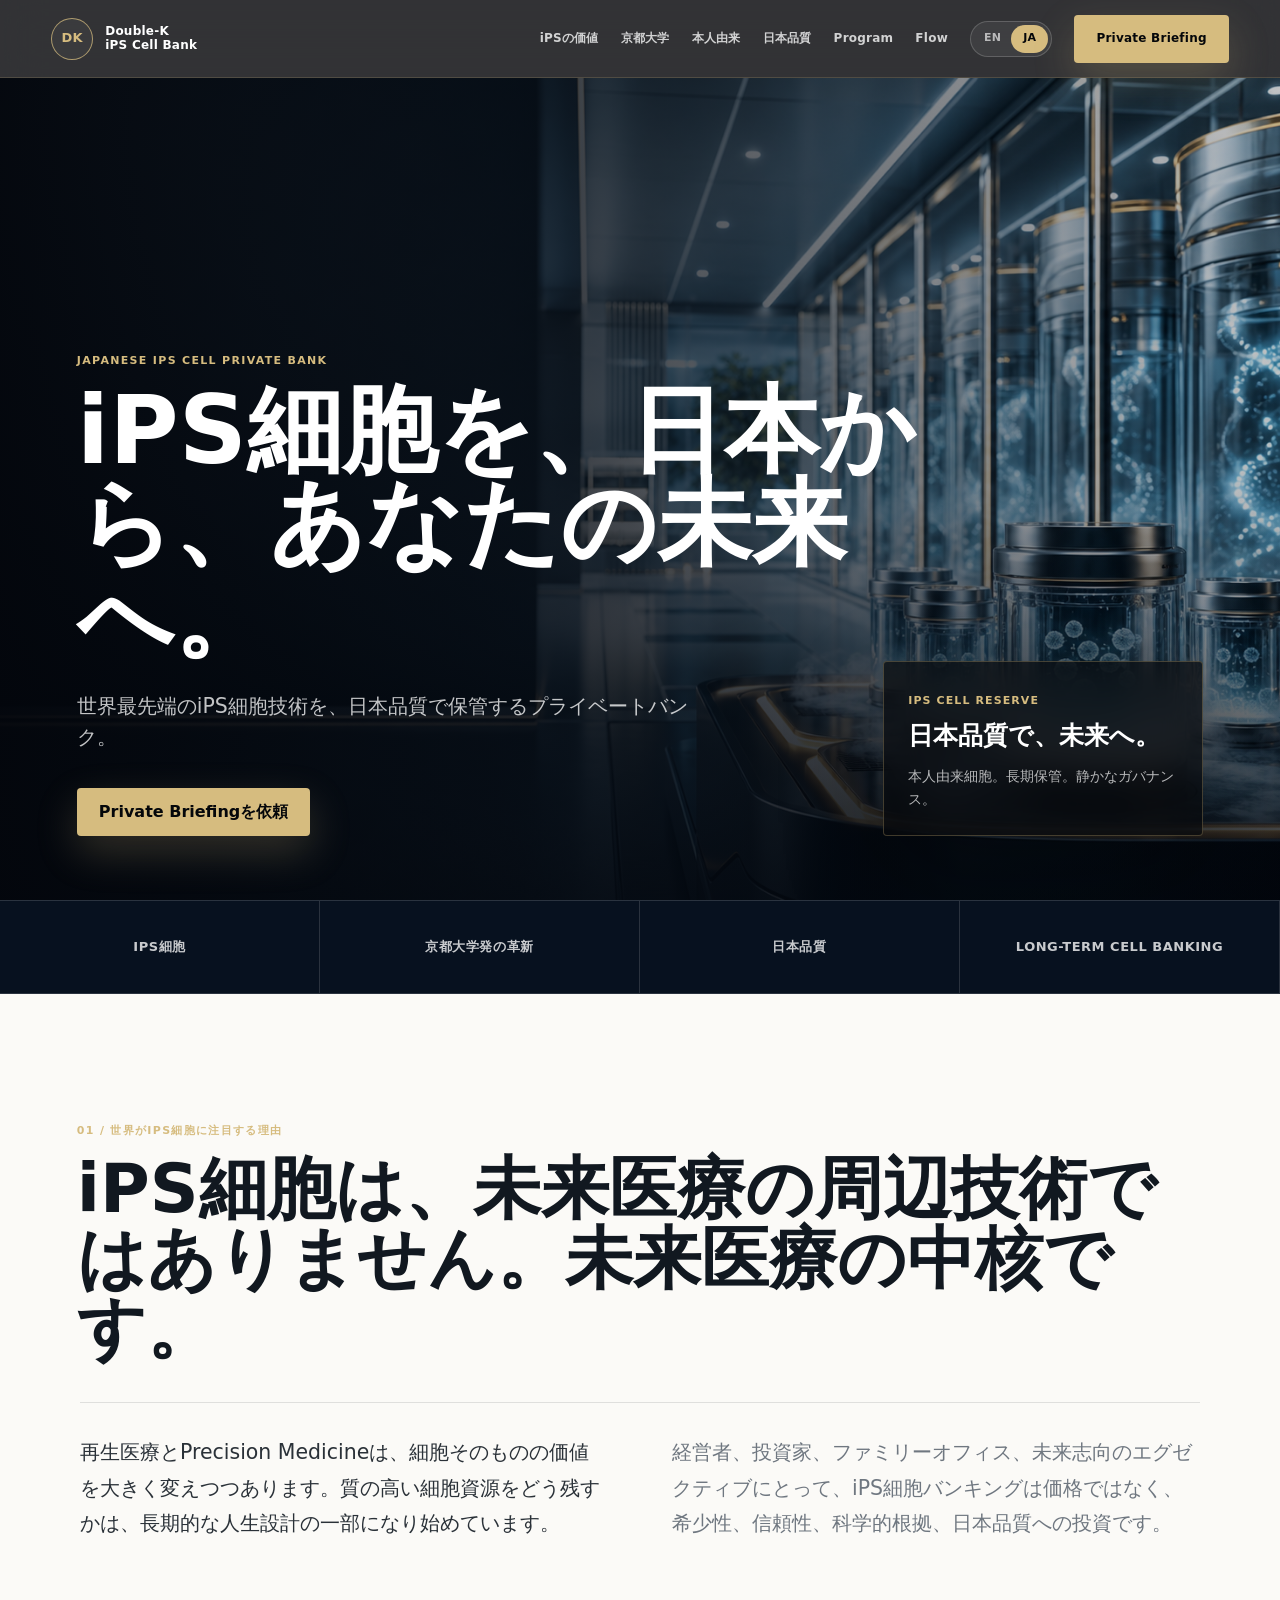
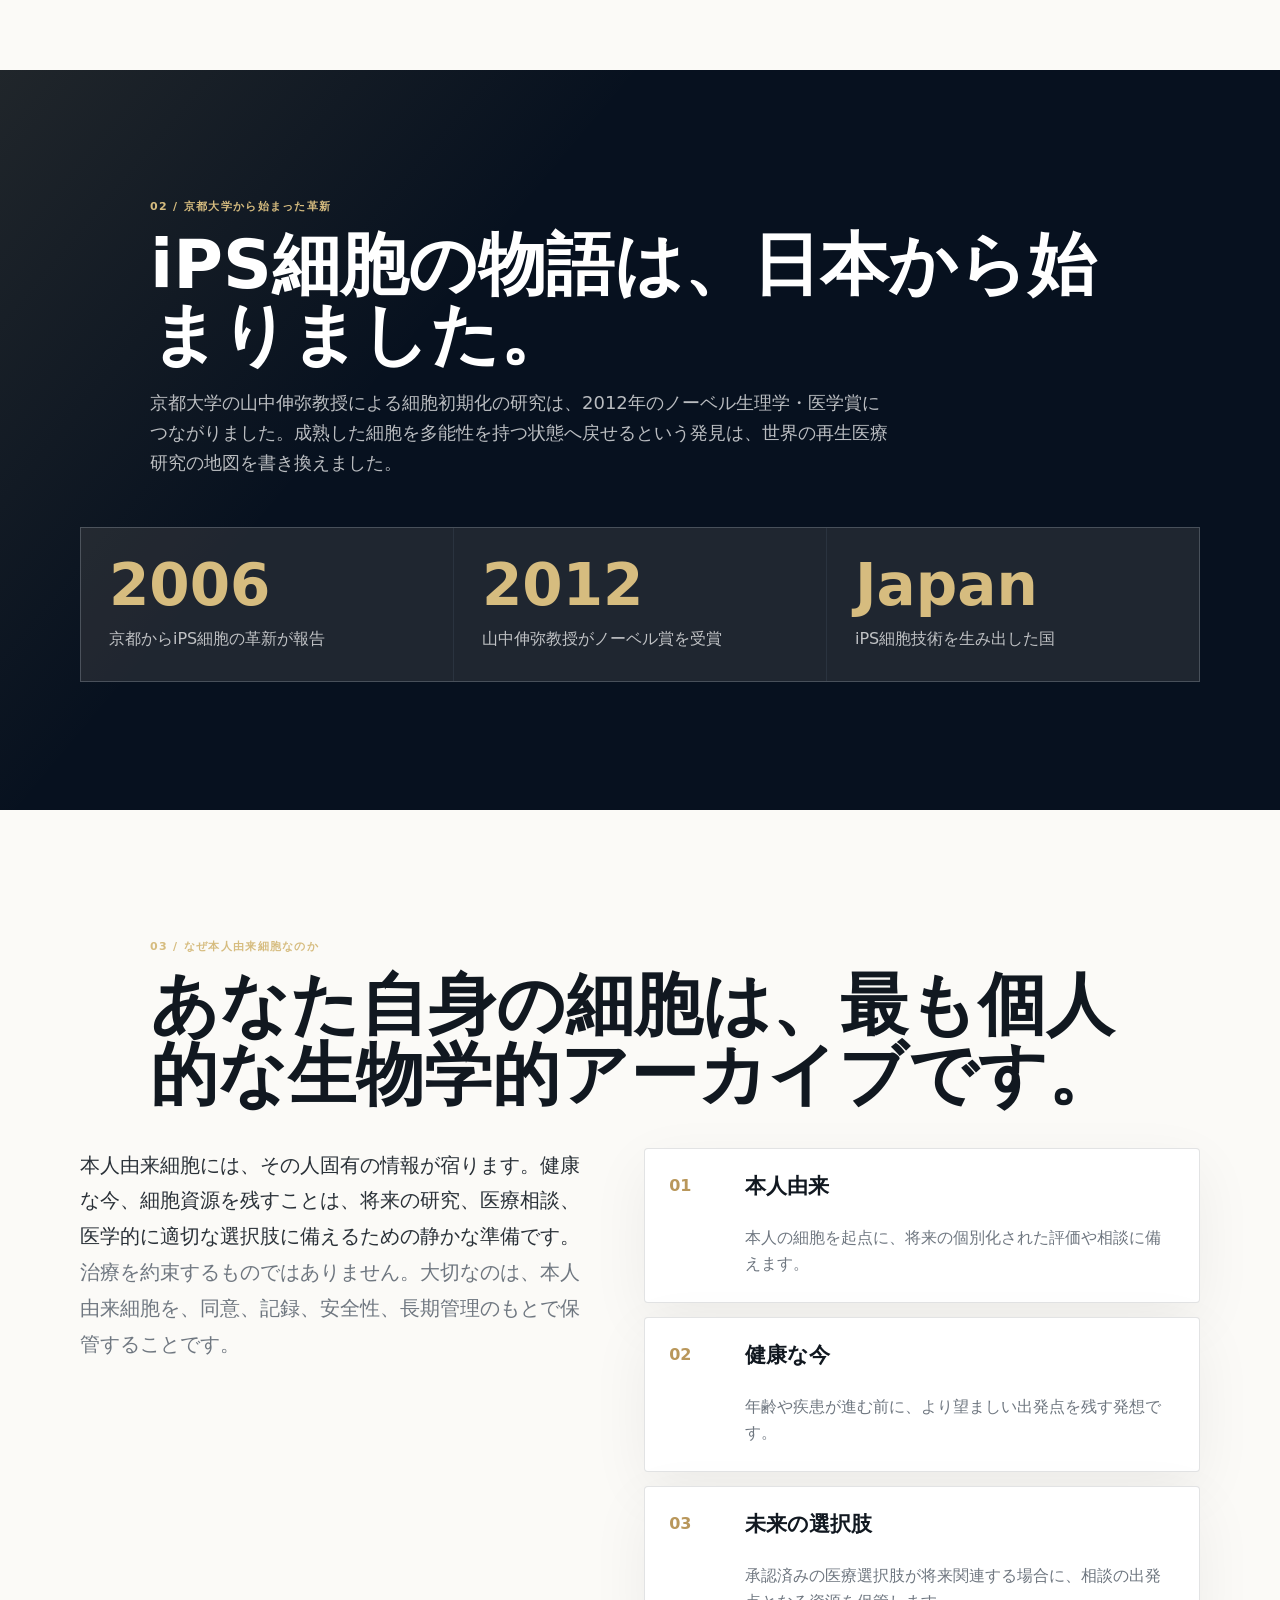
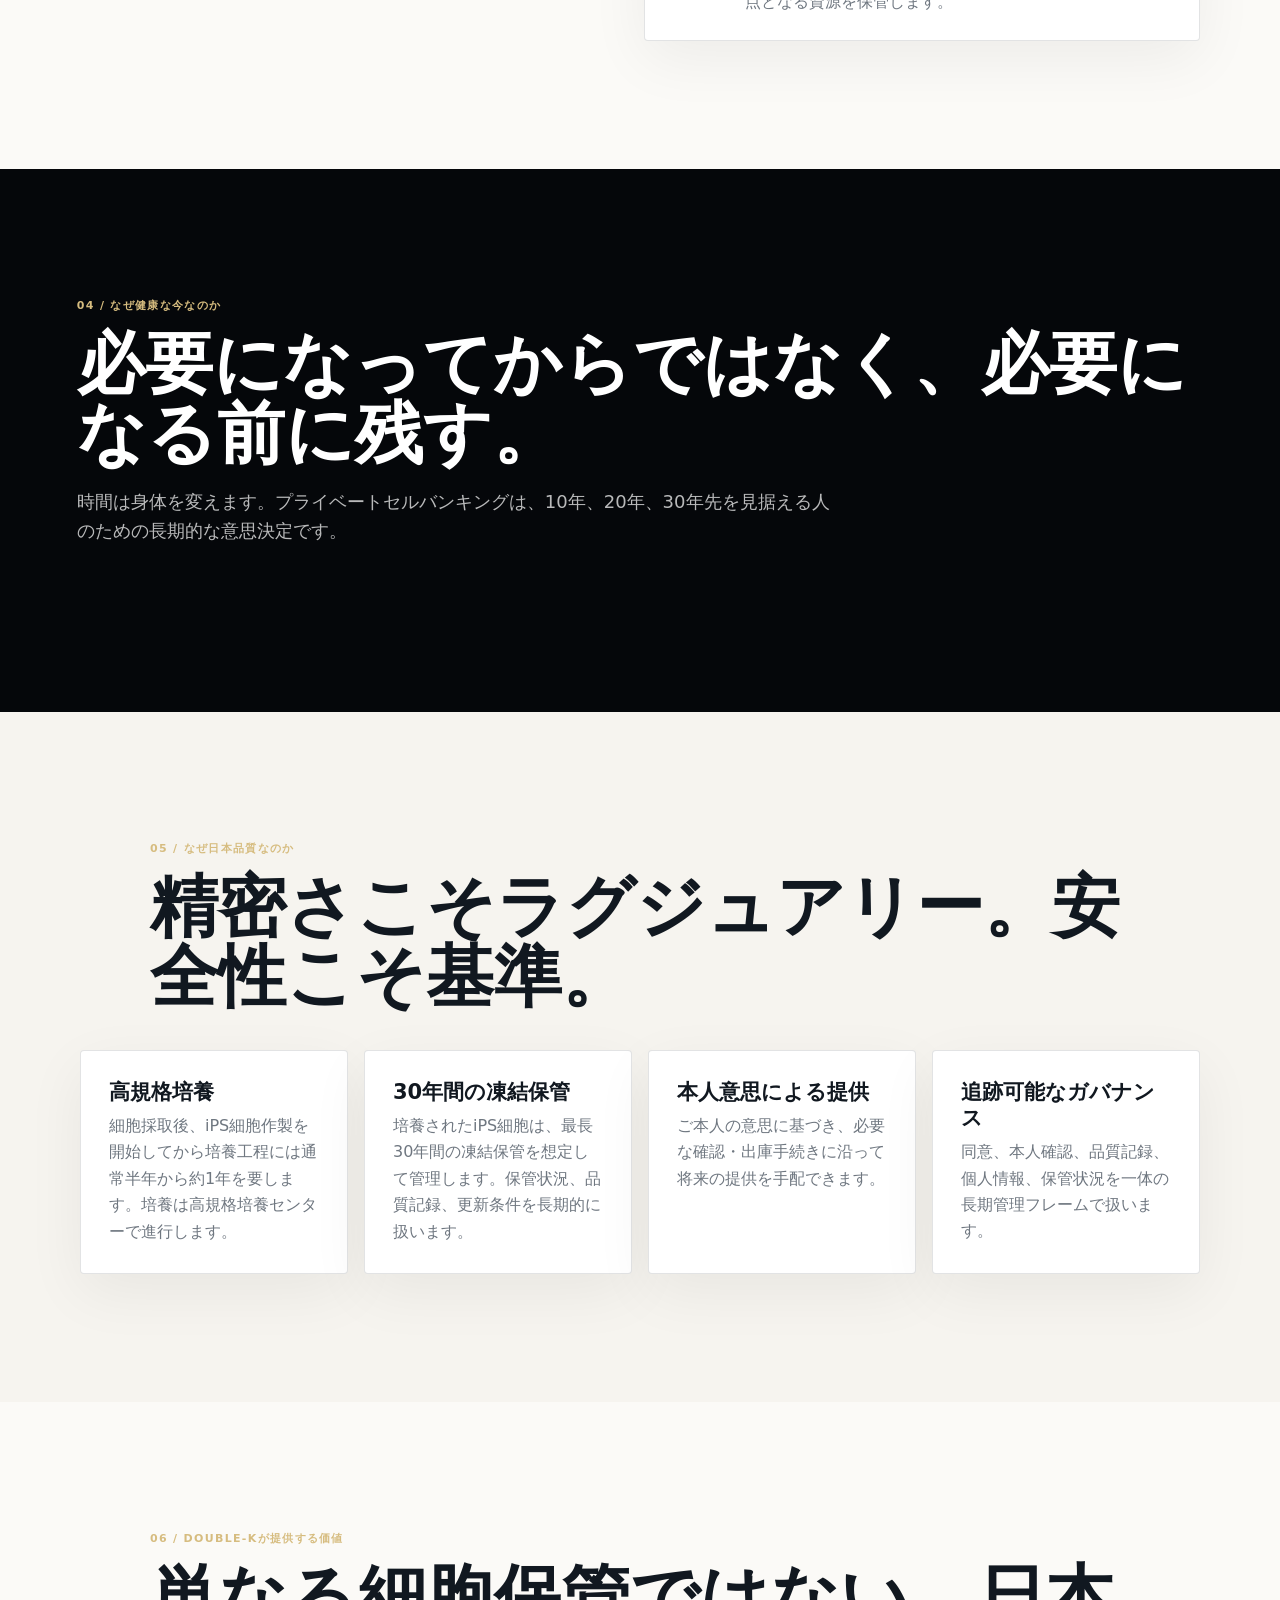
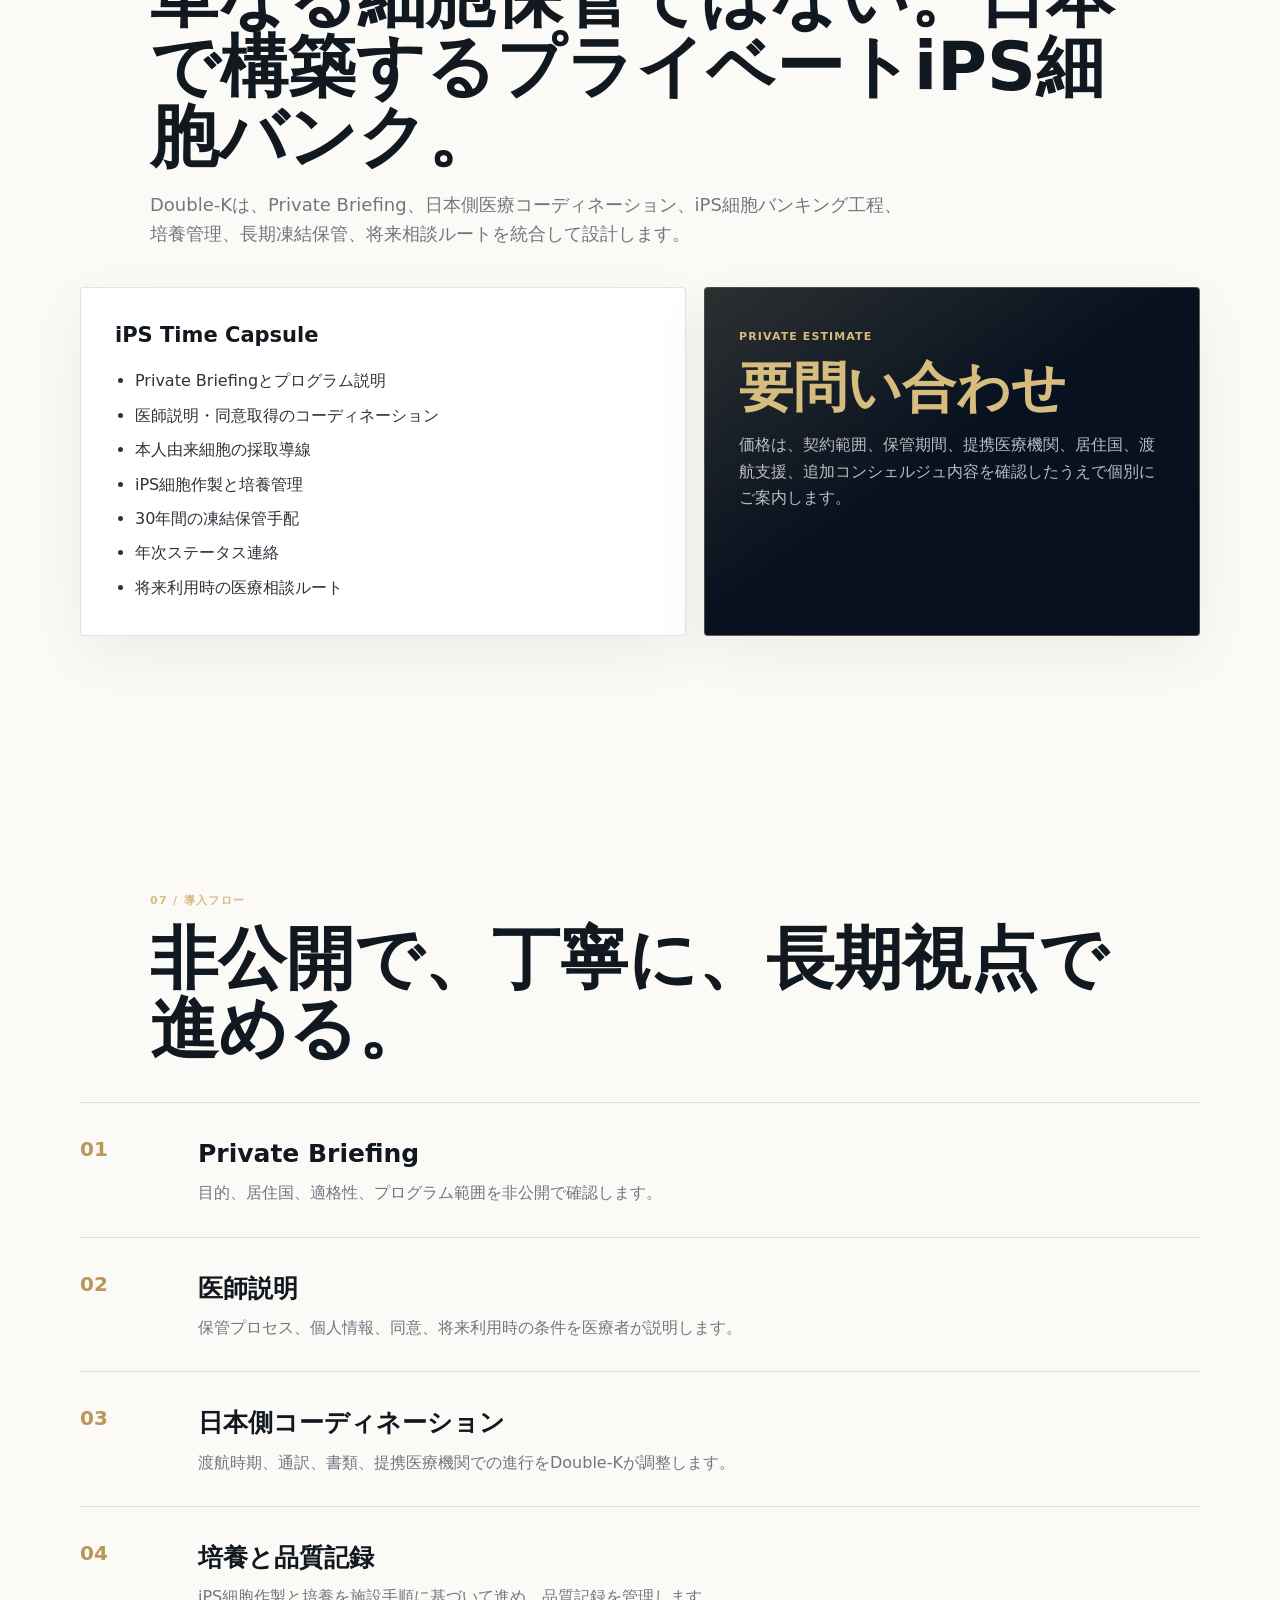
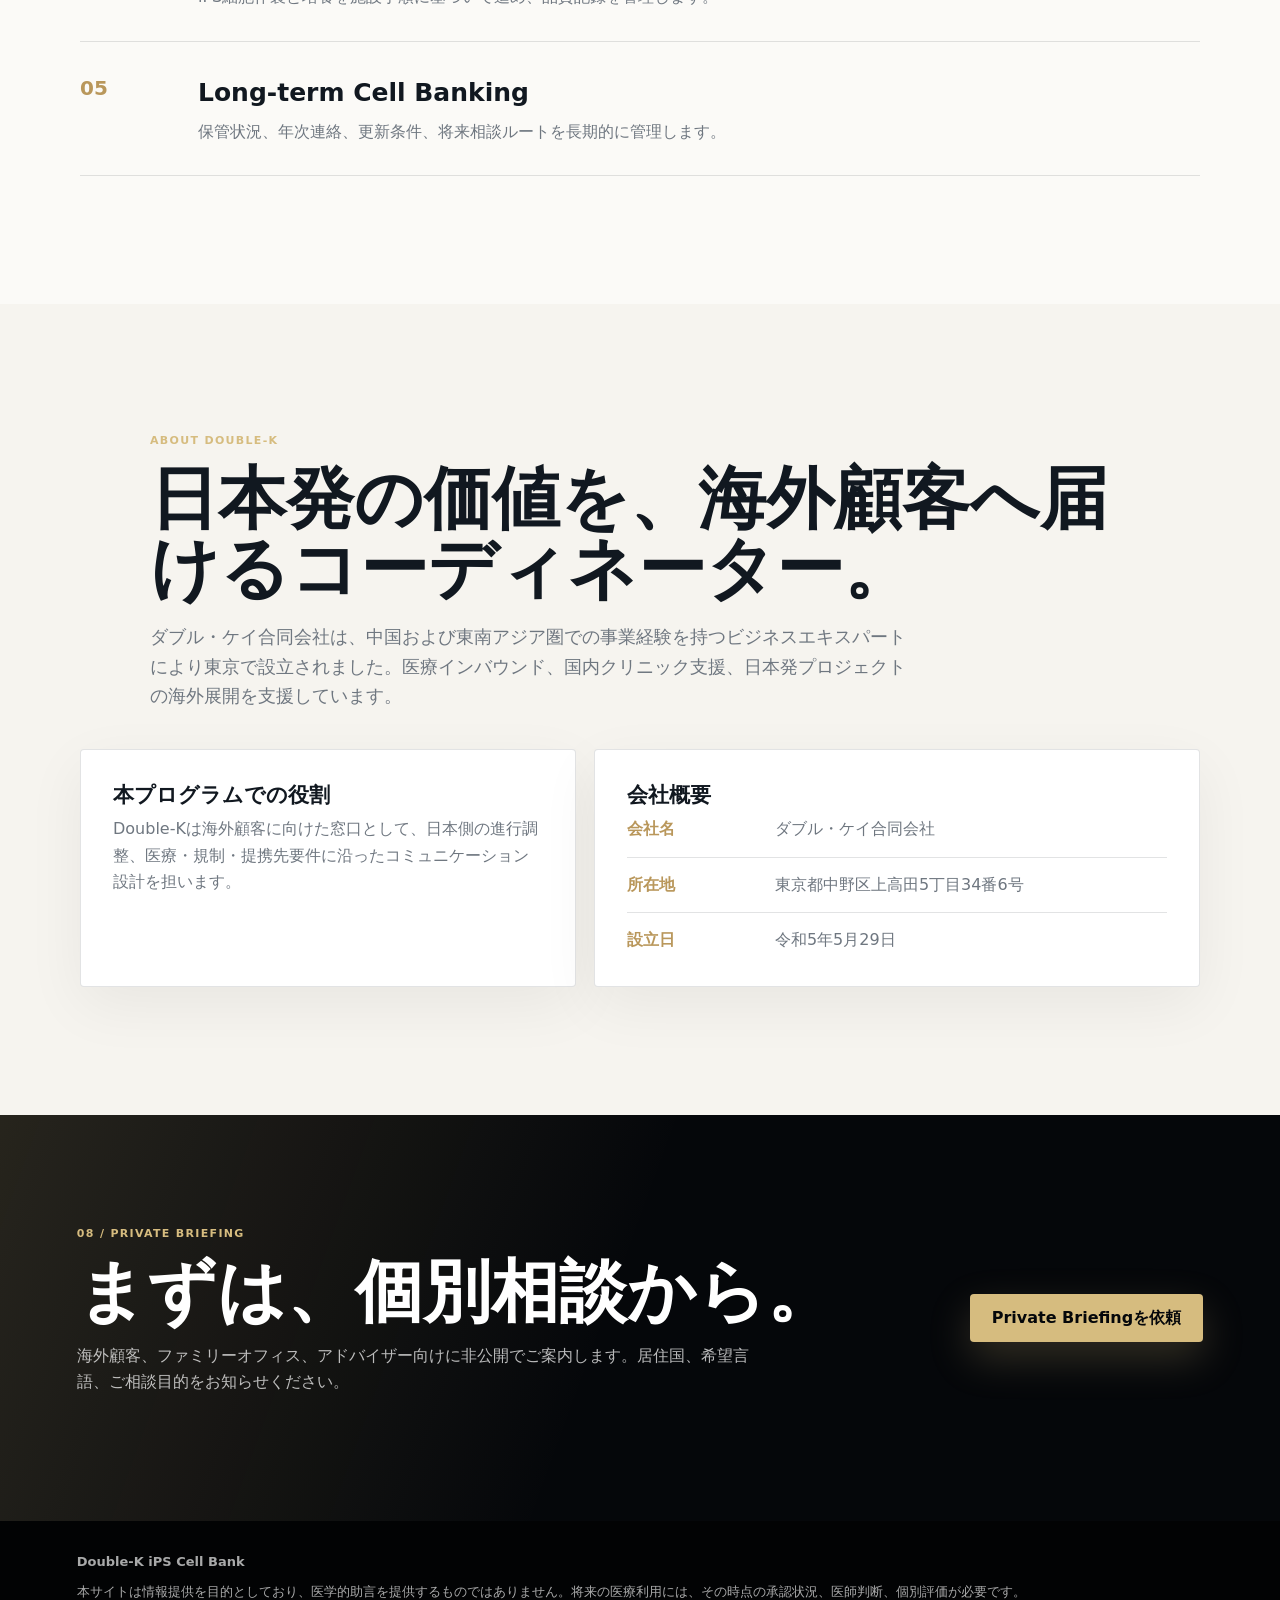
==== commit e53115ab: "Refine hero brand impression" ====
--- a/ja/index.html
+++ b/ja/index.html
@@ -44,17 +44,16 @@
       <div class="hero-shade"></div>
       <div class="hero-copy">
         <p class="eyebrow">Japanese iPS Cell Private Bank</p>
-        <h1>世界最先端のiPS細胞技術を、あなた自身の未来へ。</h1>
-        <p class="lead">京都大学から生まれたiPS細胞技術は、世界のRegenerative Medicineを大きく変えました。Double-Kは、本人由来細胞を日本品質で長期保管し、未来医療とPrecision Medicineの可能性に備えるためのプライベートiPSセルバンクです。</p>
+        <h1>iPS細胞を、日本から、あなたの未来へ。</h1>
+        <p class="lead">世界最先端のiPS細胞技術を、日本品質で保管するプライベートバンク。</p>
         <div class="hero-actions">
           <a class="button primary" href="#contact">Private Briefingを依頼</a>
-          <a class="button secondary" href="#program">プログラムを見る</a>
         </div>
       </div>
       <aside class="hero-panel" aria-label="プログラムの要点">
-        <span class="panel-kicker">Brand Concept</span>
-        <strong>iPS細胞を、未来資産へ。</strong>
-        <p>本人由来細胞の採取、iPS細胞作製、高規格培養、30年間の凍結保管、日本品質の長期ガバナンス。</p>
+        <span class="panel-kicker">iPS Cell Reserve</span>
+        <strong>日本品質で、未来へ。</strong>
+        <p>本人由来細胞。長期保管。静かなガバナンス。</p>
       </aside>
     </section>
 
--- a/styles.css
+++ b/styles.css
@@ -188,7 +188,7 @@
 .hero-copy {
   position: relative;
   z-index: 1;
-  max-width: 920px;
+  max-width: 960px;
 }
 
 .eyebrow {
@@ -209,18 +209,18 @@
 }
 
 .lead {
-  max-width: 720px;
+  max-width: 620px;
   margin: 28px 0 0;
   color: rgba(255, 255, 255, .76);
-  font-size: clamp(17px, 1.5vw, 21px);
-  line-height: 1.75;
+  font-size: clamp(18px, 1.6vw, 22px);
+  line-height: 1.55;
 }
 
 .hero-actions {
   display: flex;
   flex-wrap: wrap;
   gap: 14px;
-  margin-top: 38px;
+  margin-top: 34px;
 }
 
 .hero-panel {
@@ -228,7 +228,7 @@
   right: clamp(20px, 6vw, 88px);
   bottom: clamp(28px, 5vw, 68px);
   z-index: 2;
-  width: min(360px, calc(100vw - 40px));
+  width: min(320px, calc(100vw - 40px));
   padding: 24px;
   border: 1px solid rgba(214, 188, 127, .28);
   border-radius: 4px;
@@ -248,7 +248,7 @@
 .hero-panel strong {
   display: block;
   margin-top: 10px;
-  font-size: 28px;
+  font-size: 25px;
   line-height: 1.15;
 }
 
